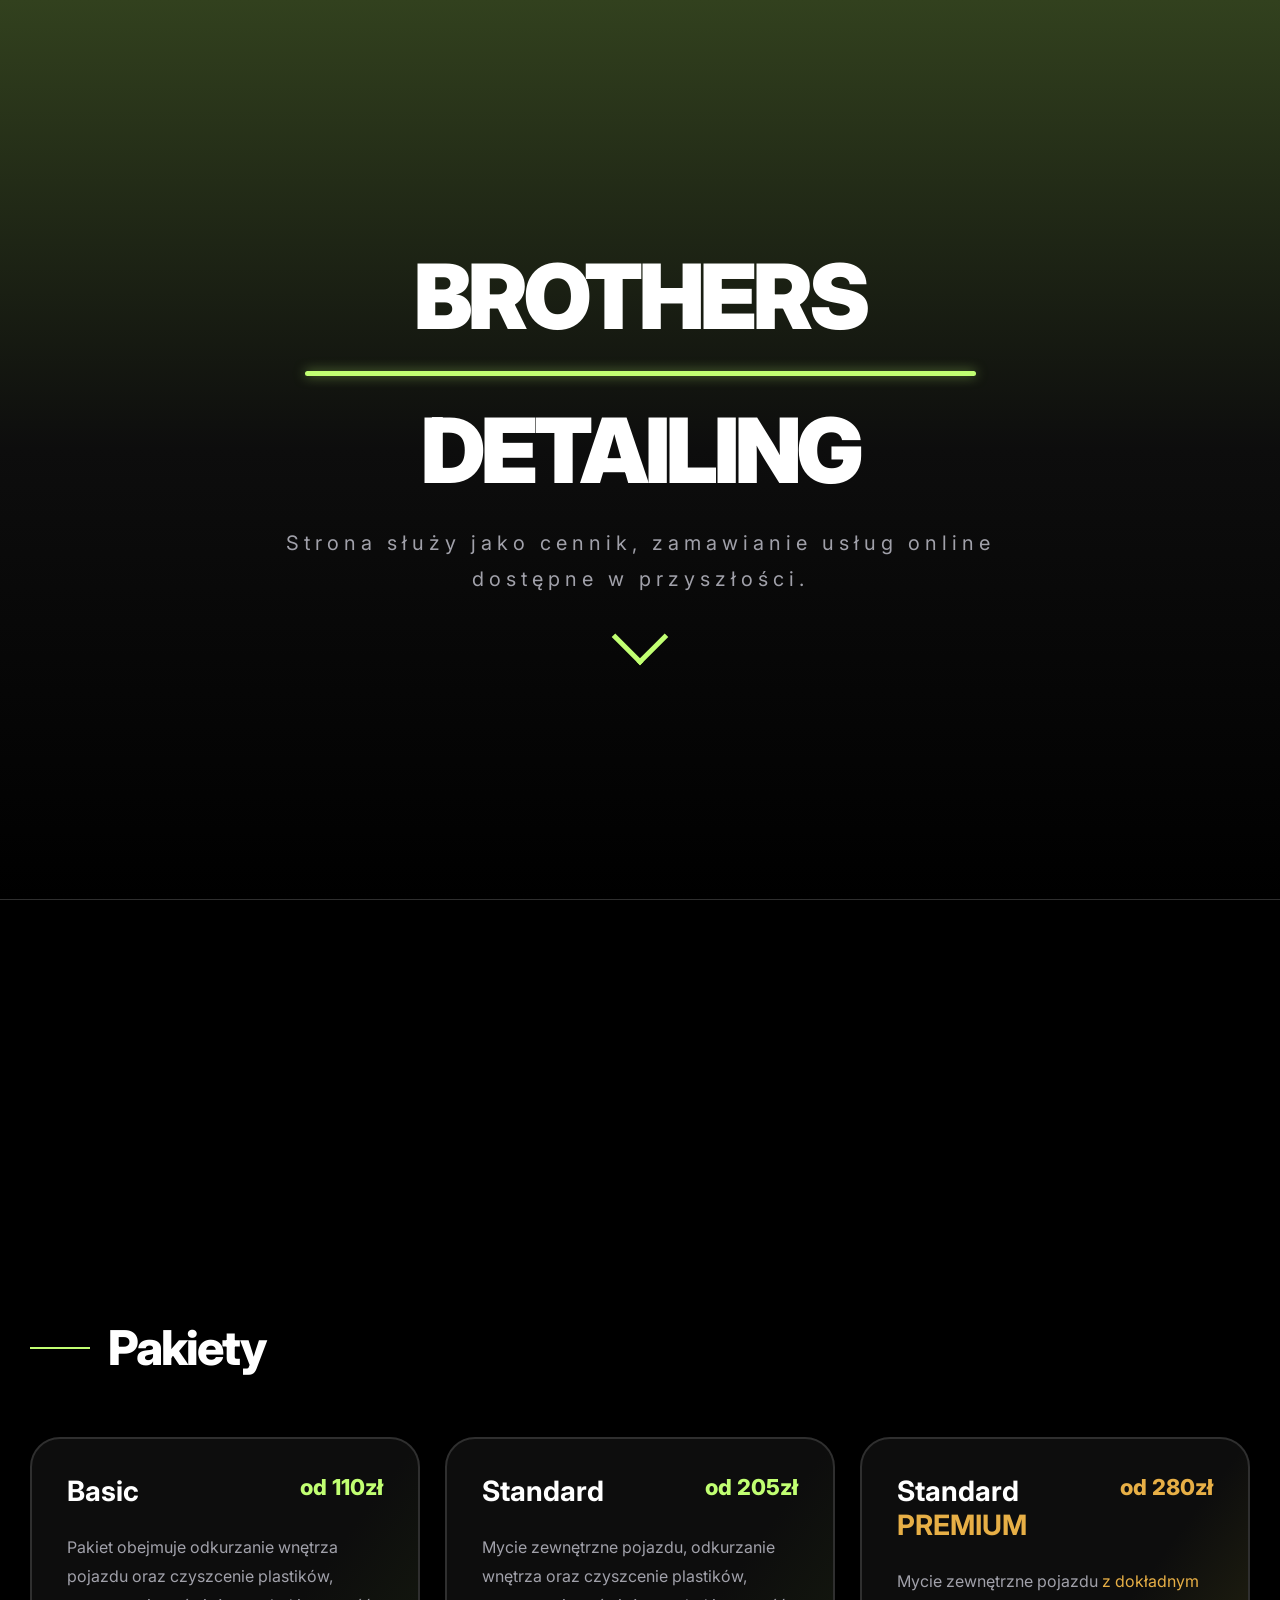
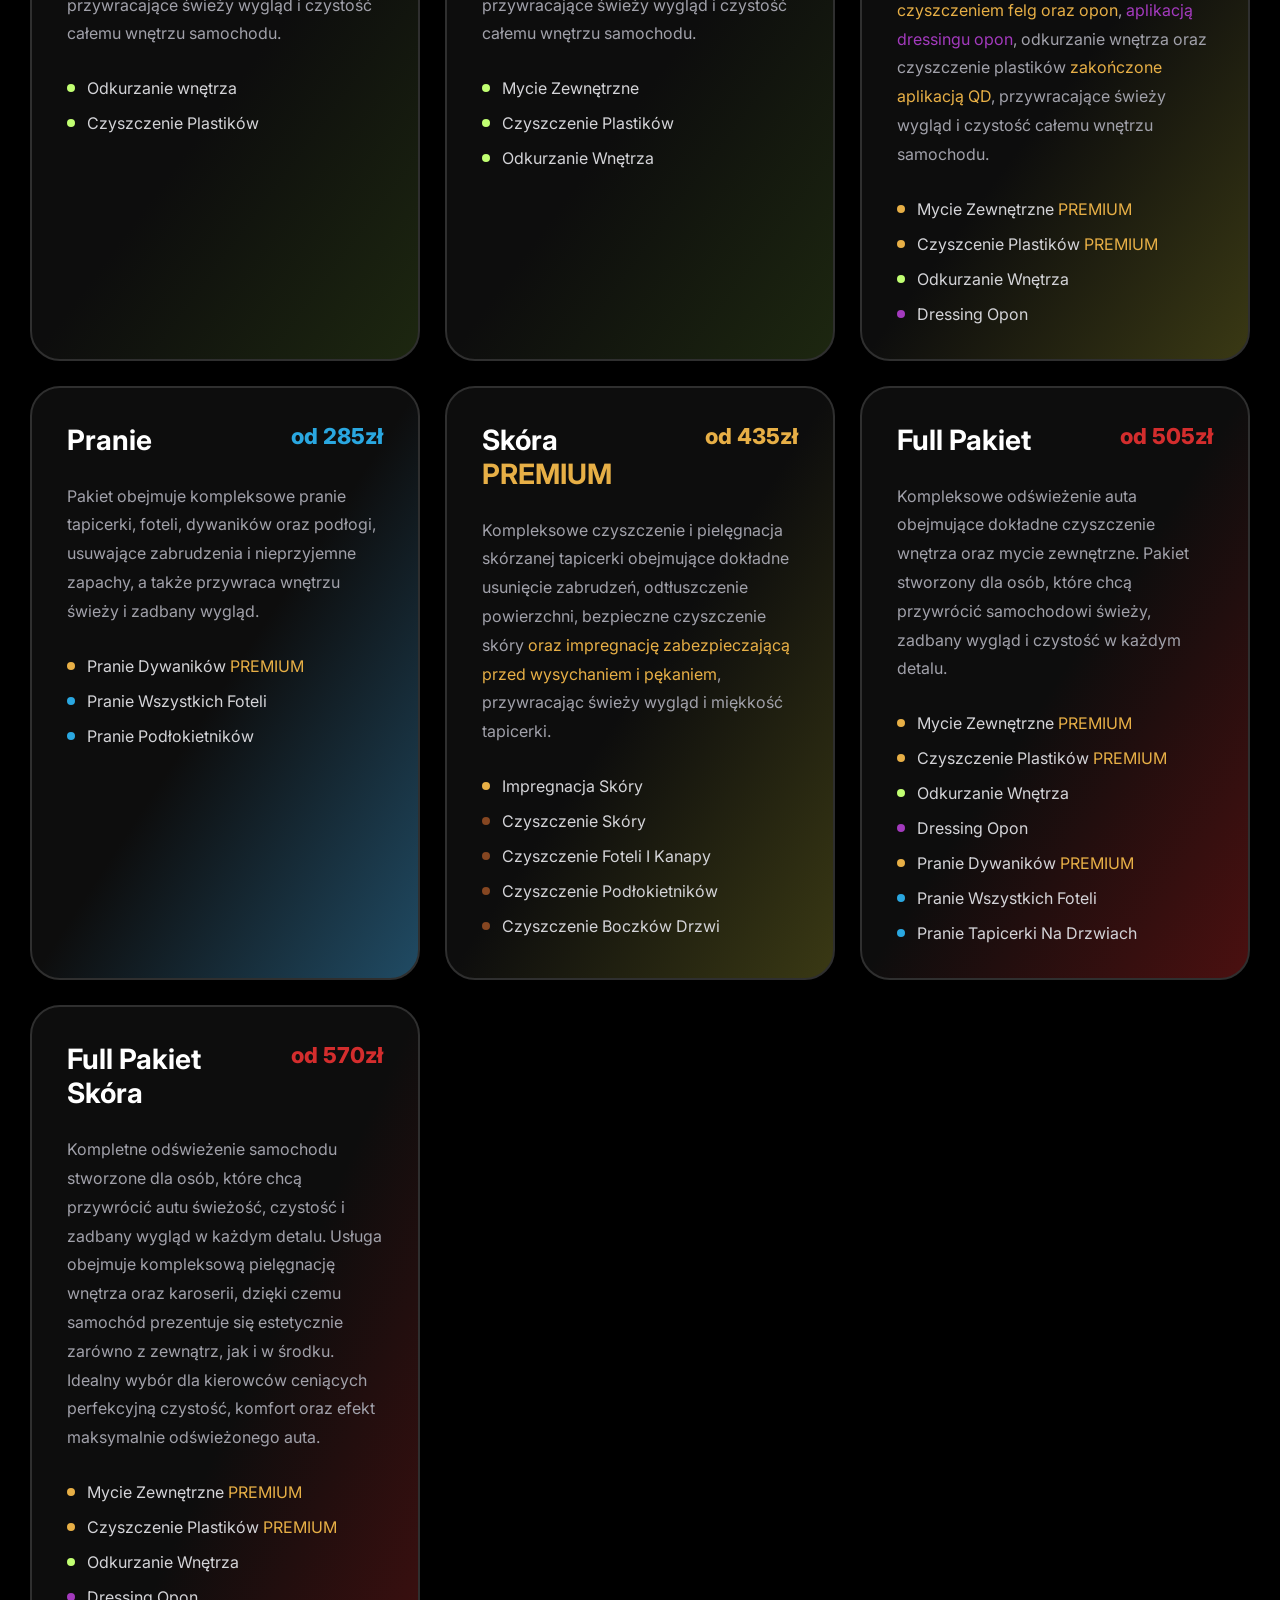
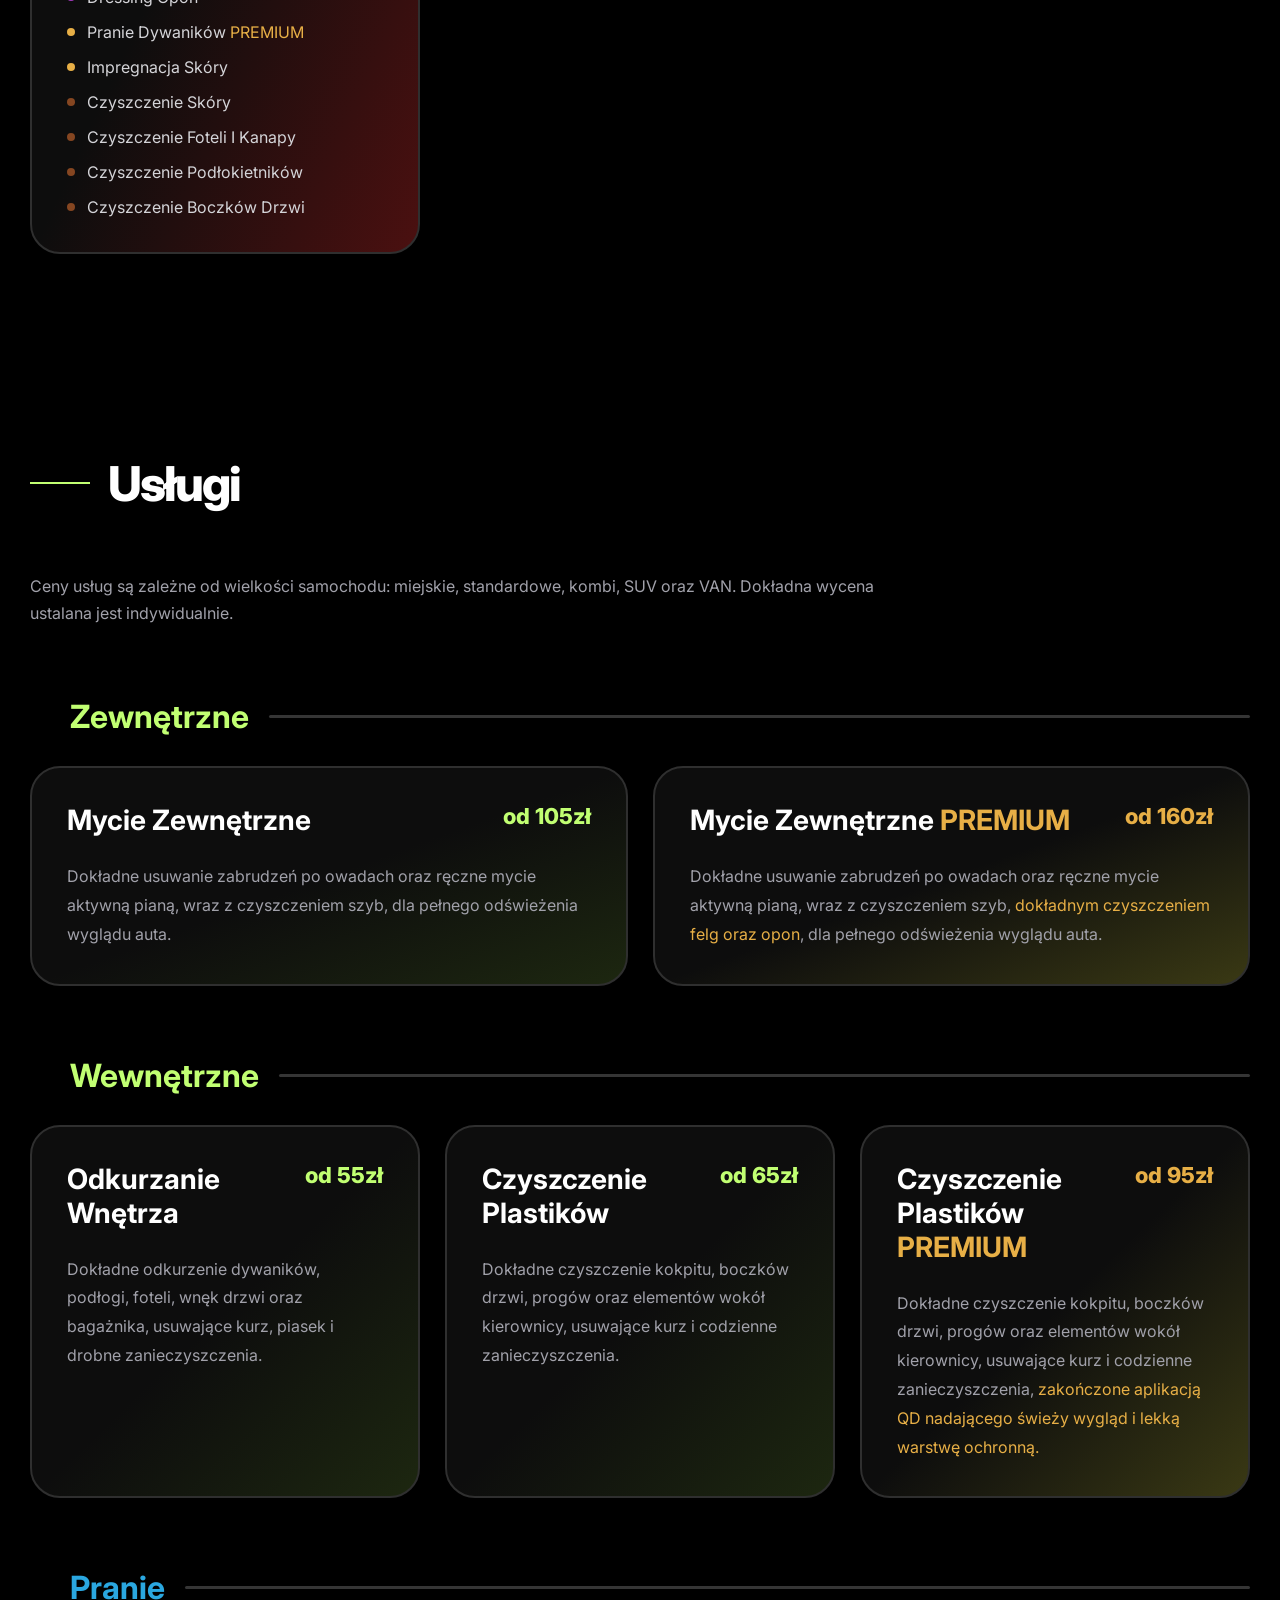
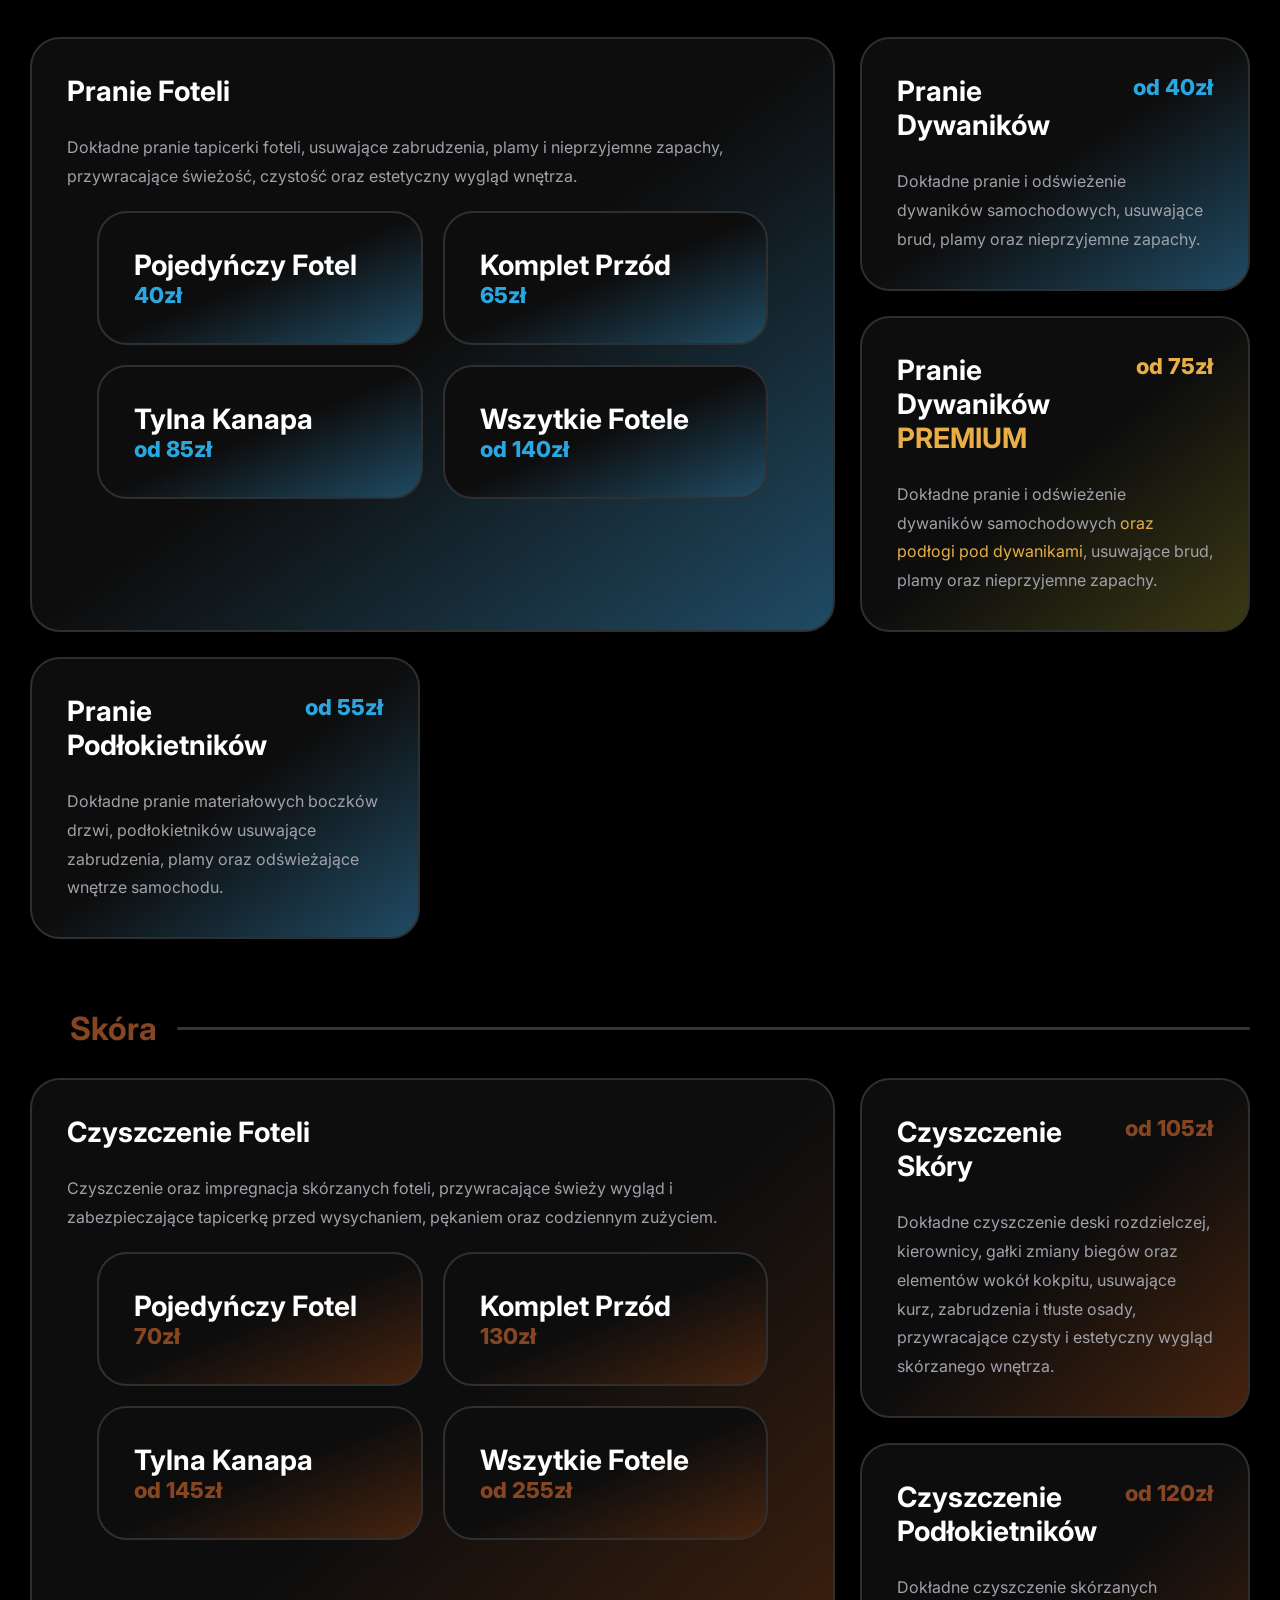
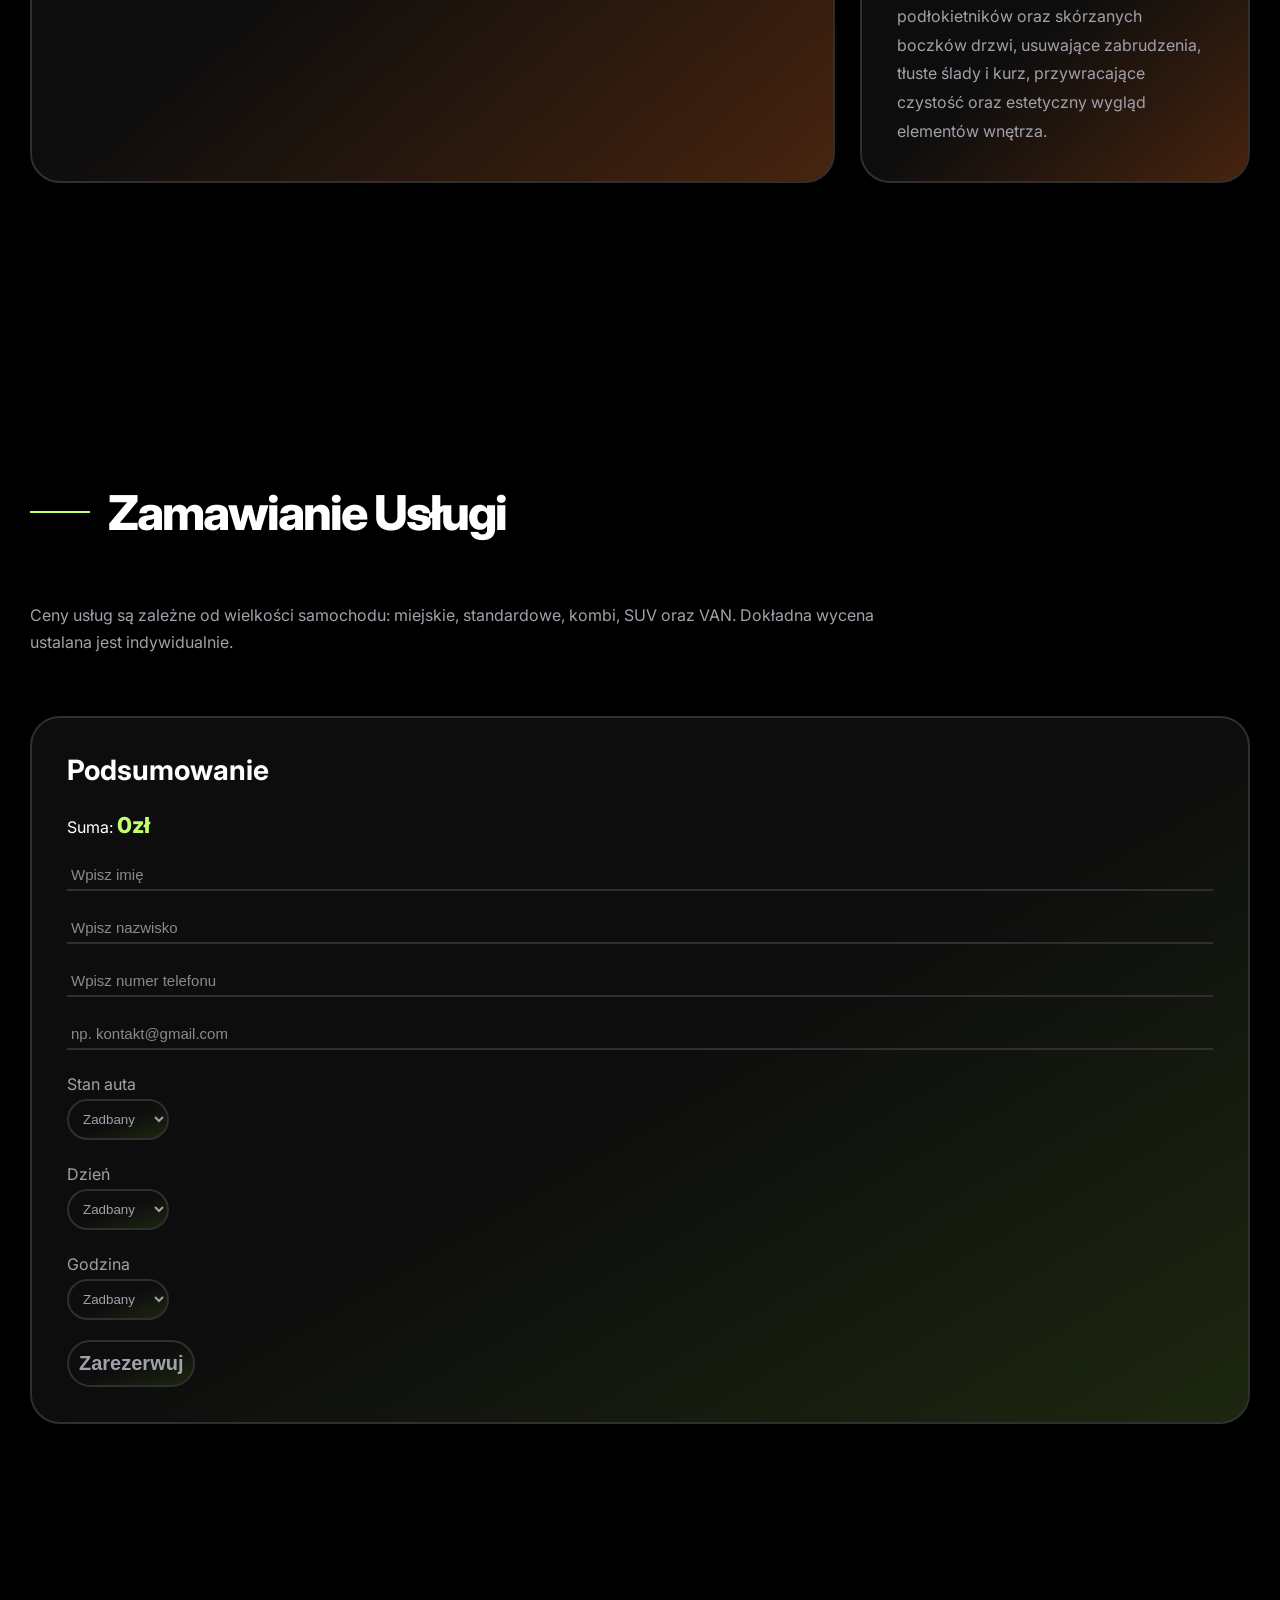
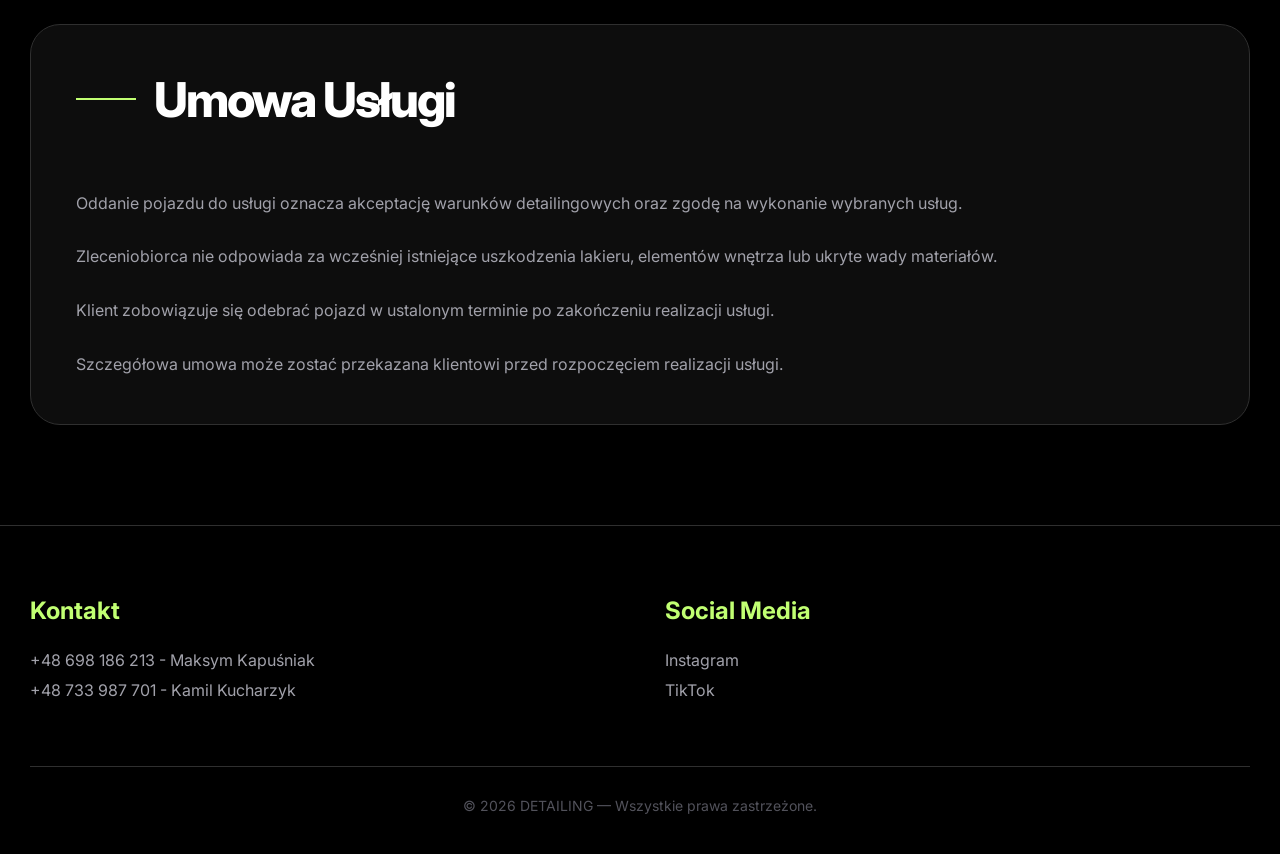
==== index.html @ b74d7ce0 "Add files via upload" ====
<!DOCTYPE html>
<html lang="pl">
<head>
  <meta charset="UTF-8" />
  <meta name="viewport" content="width=device-width, initial-scale=1.0" />

  <title>Brothers Detailing</title>

  <link rel="preconnect" href="https://fonts.googleapis.com">
  <link rel="preconnect" href="https://fonts.gstatic.com" crossorigin>
  <link href="https://fonts.googleapis.com/css2?family=Inter:wght@300;400;500;600;700;800;900&display=swap" rel="stylesheet">
  <link rel="stylesheet" href="style.css">
  <link rel="preconnect" href="https://fonts.googleapis.com">
  <link rel="preconnect" href="https://fonts.gstatic.com" crossorigin>
  <link rel="icon" type="png" href="Img/icon.png">
  
  <link href="https://fonts.googleapis.com/css2?family=Anton&display=swap" rel="stylesheet">

  
</head>

<body>

<a href="#pakiety">
<section class="hero">
  <div class="container">

    <h1>BROTHERS</h1>
    <div class="logo-line"></div>
    <h1 style="padding-top: 20px;">DETAILING</h1>
    <p>
      Strona służy jako cennik, zamawianie usług online dostępne w przyszłości.
    </p><br>
    <p class="arrow"></p><!--z dedykacją dla ulu-->
  </div>
</section>
</a>

<section>
  <div class="sidebar container" id="sidebar">
  <div class="card normal">
    <h3 class="card-top">Podsumowanie</h3>
  
    <div style="color: var(--text);" id="list"></div>
  
    <div class="total catd-top">
      Suma: <span class="price-normal"><span id="total">0</span>zł</span>
    </div><br>
    <button>Przenieś do Zamówienia</button>
    <button id="clear-cart" class="clear-btn">Wyczyść</button>
  </div>
  </div>

<section id="pakiety"><!--Pakiety-->
<div class="container">
  <div class="section-title">
    <div class="line"></div>
    <h2>Pakiety</h2>
</div>




  <div class="grid">

    <label class="card normal selectn">
    <input type="radio" name="pakiet" value="Basic" hidden data-price="110">

      <div class="card-top">
        <h3>Basic</h3>
        <div class="price-normal">od 110zł</div>
      </div>
    
      <p>
        Pakiet obejmuje odkurzanie wnętrza pojazdu oraz czyszcenie plastików, przywracające świeży wygląd
        i czystość całemu wnętrzu samochodu.
      </p>
    
      <ul class="package-list">
        <a href="#odkurzanie-wnetrza" onclick="highlightCard('odkurzanie-wnetrza')">
          <li>
            <div class="dot"></div>Odkurzanie wnętrza
          </li>
        </a>
        <a href="#czyszczenie-plastikow" onclick="highlightCard('czyszczenie-plastikow')">
          <li>
            <div class="dot"></div>Czyszczenie Plastików
          </li>
        </a>
      </ul>
    </label>

    <label class="card normal selectn">
    <input type="radio" name="pakiet" value="Standard" hidden data-price="205">
    <div class="card-top">
      <h3>Standard</h3>
      <div class="price-normal">od 205zł</div>
    </div>
  
    <p>
      Mycie zewnętrzne pojazdu, odkurzanie wnętrza oraz czyszcenie plastików, przywracające świeży wygląd
      i czystość całemu wnętrzu samochodu.
    </p>
  
    <ul class="package-list">
      <a href="#mycie-zewnetrzne" onclick="highlightCard('mycie-zewnetrzne')">
        <li>
          <div class="dot"></div>Mycie Zewnętrzne
        </li>
      </a>
      <a href="#czyszczenie-plastikow" onclick="highlightCard('czyszczenie-plastikow')">
        <li>
          <div class="dot"></div>Czyszczenie Plastików
        </li>
      </a>
      <a href="#odkurzanie-wnetrza" onclick="highlightCard('odkurzanie-wnetrza')">
        <li>
          <div class="dot"></div>Odkurzanie Wnętrza
        </li>
      </a>
    </ul>
    </label>

    <label class="card premium selectpr">
    <input type="radio" name="pakiet" value="StandardP" hidden>
      <div class="card-top">
        <h3>Standard <span class="premium-text">PREMIUM</span></h3>
        <div class="price-premium">od 280zł</div>
      </div>
    
      <p>
        Mycie zewnętrzne pojazdu <span class="premium-text">z dokładnym czyszczeniem felg oraz opon</span>, <span class="dressing-text">aplikacją dressingu opon</span>, odkurzanie wnętrza oraz czyszczenie plastików <span class="premium-text">zakończone aplikacją QD</span>, przywracające świeży wygląd i czystość
        całemu wnętrzu samochodu.

      </p>
    
      <ul class="package-list">
        <a href="#mycie-zewnetrzne-premium" onclick="highlightCard('mycie-zewnetrzne-premium')">
          <li>
            <div class="dot-premium"></div><div>Mycie Zewnętrzne <span class="premium-text">PREMIUM</span></div>
          </li>
        </a>
        <a href="#czyszczenie-plastikow-premium" onclick="highlightCard('czyszczenie-plastikow-premium')">
          <li>
            <div class="dot-premium"></div><div>Czyszcenie Plastików <span class="premium-text">PREMIUM</span></div>
          </li>
        </a>
        <a href="#odkurzanie-wnetrza" onclick="highlightCard('odkurzanie-wnetrza')">
          <li>
            <div class="dot"></div>Odkurzanie Wnętrza
          </li>
        </a>
        <a>
          <li>
            <div class="dot-dressing"></div>Dressing Opon
          </li>
        </a>
      </ul>
    </label>
  
    <label class="card pranie">
    <input type="radio" name="pakiet" value="Pranie" hidden>
      <div class="card-top">
        <h3>Pranie</h3>
        <div class="price-pranie">od 285zł</div>
      </div>
  
      <p>
        Pakiet obejmuje kompleksowe pranie tapicerki, foteli, dywaników oraz podłogi, usuwające zabrudzenia i nieprzyjemne zapachy, a także przywraca wnętrzu
        świeży i zadbany wygląd.
      </p>
  
      <ul class="package-list">
        <a href="#pranie-dywanikow-premium" onclick="highlightCard('pranie-dywanikow-premium')">
          <li>
            <div class="dot-premium"></div>
            <div>Pranie Dywaników <span class="premium-text">PREMIUM</span></div>
          </li>
        </a>
        <a href="#wszystkie-fotele" onclick="highlightCard('wszystkie-fotele')">
          <li>
            <div class="dot-pranie"></div>Pranie Wszystkich Foteli
          </li>
        </a>
        <a href="#pranie-drzwi" onclick="highlightCard('pranie-drzwi')">
          <li>
            <div class="dot-pranie"></div>Pranie Podłokietników
          </li>
        </a>
      </ul>
    </label>

    <label class="card premium">
    <input type="radio" name="pakiet" value="SkoraP" hidden>
      <div class="card-top">
        <h3>Skóra <span class="premium-text">PREMIUM</span></h3>
        <div class="price-premium">od 435zł</div>
      </div>
    
      <p>
        Kompleksowe czyszczenie i pielęgnacja skórzanej tapicerki obejmujące dokładne usunięcie zabrudzeń, odtłuszczenie
        powierzchni, bezpieczne czyszczenie skóry <span class="premium-text"> oraz impregnację zabezpieczającą przed wysychaniem i pękaniem</span>,
        przywracając
        świeży wygląd i miękkość tapicerki.
      </p>
    
      <ul class="package-list">
        </a>
          <li>
            <div class="dot-premium"></div>Impregnacja Skóry
          </li>
        </a>
        <a href="#skora" onclick="highlightCard('skora')">
          <li>
            <div class="dot-skora"></div>Czyszczenie Skóry
          </li>
        </a>
        <a href="#skora-kanapy" onclick="highlightCard('skora-kanapy')">
          <li>
            <div class="dot-skora"></div>Czyszczenie Foteli I Kanapy
          </li>
        </a>
        <a href="#czyszcenie-podlokietnikow" onclick="highlightCard('czyszcenie-podlokietnikow')">
          <li>
            <div class="dot-skora"></div>Czyszczenie Podłokietników
          </li>
        </a>
        <a href="#czyszcenie-boczkow-drzwi" onclick="highlightCard('czyszcenie-boczkow-drzwi')">
          <li>
            <div class="dot-skora"></div>Czyszczenie Boczków Drzwi
          </li>
        </a>
      </ul>
    </label>

    <label class="card full">
    <input type="radio" name="pakiet" value="FullPakiet" hidden>
      <div class="card-top">
        <h3>Full Pakiet</h3>
        <div class="price-full">od 505zł</div>
      </div>
    
      <p>
        Kompleksowe odświeżenie auta obejmujące dokładne czyszczenie wnętrza oraz mycie zewnętrzne. Pakiet stworzony dla osób, które chcą przywrócić samochodowi świeży, zadbany wygląd i czystość w każdym detalu.
      </p>
    
      <ul class="package-list">
        <a href="#mycie-zewnetrzne-premium" onclick="highlightCard('mycie-zewnetrzne-premium')">
          <li>
            <div class="dot-premium"></div>
            <div>Mycie Zewnętrzne <span class="premium-text">PREMIUM</span></div>
          </li>
        </a>
        <a href="#czyszczenie-plastikow-premium" onclick="highlightCard('czyszczenie-plastikow-premium')">
          <li>
            <div class="dot-premium"></div>
            <div>Czyszczenie Plastików <span class="premium-text">PREMIUM</span></div>
          </li>
        </a>
        <a href="#odkurzanie-wnetrza" onclick="highlightCard('odkurzanie-wnetrza')">
          <li>
            <div class="dot"></div>Odkurzanie Wnętrza
          </li>
        </a>
        <a>
          <li>
            <div class="dot-dressing"></div>Dressing Opon
          </li>
        </a>
        <a href="#pranie-dywanikow-premium" onclick="highlightCard('pranie-dywanikow-premium')">
          <li>
            <div class="dot-premium"></div>
            <div>Pranie Dywaników <span class="premium-text">PREMIUM</span></div>
          </li>
        </a>
        <a href="#wszystkie-fotele" onclick="highlightCard('wszystkie-fotele')">
          <li>
            <div class="dot-pranie"></div>Pranie Wszystkich Foteli
          </li>
        </a>
        <a href="#pranie-drzwi" onclick="highlightCard('pranie-drzwi')">
          <li>
            <div class="dot-pranie"></div>Pranie Tapicerki Na Drzwiach
          </li>
        </a>
      </ul>
    </label>

    <label class="card full">
    <input type="radio" name="pakiet" value="FullPakietSkora" hidden>
      <div class="card-top">
        <h3>Full Pakiet Skóra</h3>
        <div class="price-full">od 570zł</div>
      </div>
    
      <p>
        Kompletne odświeżenie samochodu stworzone dla osób, które chcą przywrócić autu świeżość,
        czystość i zadbany wygląd w każdym detalu. Usługa obejmuje kompleksową pielęgnację wnętrza oraz karoserii, dzięki czemu
        samochód prezentuje się estetycznie zarówno z zewnątrz, jak i w środku. Idealny wybór dla kierowców ceniących
        perfekcyjną czystość, komfort oraz efekt maksymalnie odświeżonego auta.
      </p>
    
      <ul class="package-list">
        <a href="#mycie-zewnetrzne-premium" onclick="highlightCard('mycie-zewnetrzne-premium')">
          <li>
            <div class="dot-premium"></div>
            <div>Mycie Zewnętrzne <span class="premium-text">PREMIUM</span></div>
          </li>
        </a>
        <a href="#czyszczenie-plastikow-premium" onclick="highlightCard('czyszczenie-plastikow-premium')">
          <li>
            <div class="dot-premium"></div>
            <div>Czyszczenie Plastików <span class="premium-text">PREMIUM</span></div>
          </li>
        </a>
        <a href="#odkurzanie-wnetrza" onclick="highlightCard('odkurzanie-wnetrza')">
          <li>
            <div class="dot"></div>Odkurzanie Wnętrza
          </li>
        </a>
        <a>
          <li>
            <div class="dot-dressing"></div>Dressing Opon
          </li>
        </a>
        <a href="#pranie-dywanikow-premium" onclick="highlightCard('pranie-dywanikow-premium')">
          <li>
            <div class="dot-premium"></div>
            <div>Pranie Dywaników <span class="premium-text">PREMIUM</span></div>
          </li>
        </a>
        <a>
          <li>
            <div class="dot-premium"></div>Impregnacja Skóry
          </li>
        </a>
        <a href="#skora" onclick="highlightCard('skora')">
          <li>
            <div class="dot-skora"></div>Czyszczenie Skóry
          </li>
        </a>
        <a href="#skora-kanapy" onclick="highlightCard('skora-kanapy')">
          <li>
            <div class="dot-skora"></div>Czyszczenie Foteli I Kanapy
          </li>
        </a>
        <a href="#czyszcenie-podlokietnikow" onclick="highlightCard('czyszcenie-podlokietnikow')">
          <li>
            <div class="dot-skora"></div>Czyszczenie Podłokietników
          </li>
        </a>
        <a href="#czyszcenie-boczkow-drzwi" onclick="highlightCard('czyszcenie-boczkow-drzwi')">
          <li>
            <div class="dot-skora"></div>Czyszczenie Boczków Drzwi
          </li>
        </a>
      </ul>
    </label>

  </div>
</section>

<section><!--Usługi-->
<div class="container">
  <div class="section-title">
      <div class="line"></div>
      <h2>Usługi</h2>
  </div>

  <p class="note">
      Ceny usług są zależne od wielkości samochodu: miejskie, standardowe, kombi, SUV oraz VAN. Dokładna wycena
      ustalana jest indywidualnie.
  </p>

  <div class="podpunkt">
    <h3 class="podpunkt-header">
      Zewnętrzne
    </h3>
    <div class="podpunkt-linia"></div>
  </div>

  <div class="grid">

    <label class="card normal selectn" id="mycie-zewnetrzne">
    <input type="checkbox" value="Mycie Zewnątrz" data-price="105" hidden>
      <div class="card-top">
        <h3>Mycie Zewnętrzne</h3>
        <div class="price-normal">od 105zł</div>
      </div>
      <p>
        Dokładne usuwanie zabrudzeń po owadach oraz ręczne mycie aktywną pianą,
        wraz z czyszczeniem szyb, dla pełnego odświeżenia wyglądu
        auta.
      </p>
    </label>

    <label class="card premium" id="mycie-zewnetrzne-premium">
      <div class="card-top">
        <h3>Mycie Zewnętrzne <span class="premium-text">PREMIUM</span></h3>
        <div class="price-premium">od 160zł</div>
      </div>
      <p>
        Dokładne usuwanie zabrudzeń po owadach oraz ręczne mycie aktywną pianą,
        wraz z czyszczeniem szyb,<span class="premium-text"> dokładnym czyszczeniem felg
        oraz opon</span>, dla pełnego odświeżenia
        wyglądu
        auta.
      </p>
    </label>

  </div><!--Grid-->

  <div class="podpunkt">
    <h3 class="podpunkt-header">
      Wewnętrzne
    </h3>
    <div class="podpunkt-linia"></div>
  </div>

  <div class="grid">

    <label class="card normal" id="odkurzanie-wnetrza">
      <div class="card-top">
        <h3>Odkurzanie Wnętrza</h3>
        <div class="price price-normal">od 55zł</div>
      </div>
      <p>
        Dokładne odkurzenie dywaników, podłogi, foteli, wnęk drzwi oraz bagażnika, usuwające kurz, piasek i drobne
        zanieczyszczenia.
      </p>
    </label>
    
    
    <label class="card normal" id="czyszczenie-plastikow">
      <div class="card-top">
        <h3>Czyszczenie Plastików</h3>
        <div class="price price-normal">od 65zł</div>
      </div>
      <p>
        Dokładne czyszczenie kokpitu, boczków drzwi, progów oraz elementów wokół kierownicy, usuwające kurz i codzienne
        zanieczyszczenia.
      </p>
    </label>
    
    
    <label class="card premium" id="czyszczenie-plastikow-premium">
      <div class="card-top">
        <h3>Czyszczenie Plastików <span class="premium-text">PREMIUM</span></h3>
        <div class="price-premium">od 95zł</div>
      </div>
      <p>
        Dokładne czyszczenie kokpitu, boczków drzwi, progów oraz elementów wokół kierownicy, usuwające kurz i codzienne
        zanieczyszczenia, <span class="premium-text">zakończone aplikacją QD nadającego świeży wygląd i lekką warstwę
          ochronną.</span>
      </p>
    </label>

  </div><!--Grid-->

  <div class="podpunkt">
    <h3 class="podpunkt-header-pranie">
      Pranie
    </h3>
    <div class="podpunkt-linia"></div>
  </div>

  <div class="grid">

    <div class="card pranie giga">
      <div class="card-top">
        <h3>Pranie Foteli</h3>
      </div>
      <p>
        Dokładne pranie tapicerki foteli, usuwające zabrudzenia, plamy i nieprzyjemne zapachy, przywracające świeżość,
        czystość
        oraz estetyczny wygląd wnętrza.
      </p><br>
      <div class="container">
        <div class="grid-small">
          <label class="card pranie">
            <h3>Pojedyńczy Fotel</h3>
            <div class="price-pranie">40zł</div>
          </label>
          <label class="card pranie">
            <h3>Komplet Przód</h3>
            <div class="price-pranie">65zł</div>
          </label>
          <label class="card pranie">
            <h3>Tylna Kanapa</h3>
            <div class="price-pranie">od 85zł</div>
          </label>
          <label class="card pranie" id="wszystkie-fotele">
            <h3>Wszytkie Fotele</h3>
            <div class="price-pranie">od 140zł</div>
          </label>
        </div>
      </div>
    </div>
    
    <label class="card pranie" id="pranie-dywanikow">
      <div class="card-top">
        <h3>Pranie Dywaników</h3>
        <div class="price price-pranie">od 40zł</div>
      </div>
      <p>
        Dokładne pranie i odświeżenie dywaników samochodowych, usuwające brud, plamy oraz nieprzyjemne zapachy.
      </p>
    </label>

    <label class="card premium" id="pranie-dywanikow-premium">
      <div class="card-top">
        <h3>Pranie Dywaników <span class="premium-text">PREMIUM</span></h3>
        <div class="price price-premium">od 75zł</div>
      </div>
      <p>
        Dokładne pranie i odświeżenie dywaników samochodowych <span class="premium-text">oraz podłogi pod dywanikami</span>, usuwające brud, plamy oraz nieprzyjemne zapachy.
      </p>
    </label>

    <label class="card pranie" id="pranie-drzwi">
      <div class="card-top">
        <h3>Pranie Podłokietników</h3>
        <div class="price-pranie">od 55zł</div>
      </div>
      <p>
        Dokładne pranie materiałowych boczków drzwi, podłokietników usuwające zabrudzenia, plamy oraz odświeżające wnętrze samochodu.
      </p>
    </label>


  </div><!--Grid-->

  <div class="podpunkt">
    <h3 class="podpunkt-header-skora">
      Skóra
    </h3>
    <div class="podpunkt-linia"></div>
  </div>

  <div class="grid">

    <div class="card skora giga">
      <div class="card-top">
        <h3>Czyszczenie Foteli</h3>
      </div>
      <p>
        Czyszczenie oraz impregnacja skórzanych foteli, przywracające świeży wygląd i zabezpieczające tapicerkę przed
        wysychaniem, pękaniem oraz codziennym zużyciem.
      </p><br>
      <div class="container">
        <div class="grid-small">
          <div class="card skora">
            <h3>Pojedyńczy Fotel</h3>
            <div class="price-skora">70zł</div>
          </div>
          <div class="card skora">
            <h3>Komplet Przód</h3>
            <div class="price-skora">130zł</div>
          </div>
          <div class="card skora">
            <h3>Tylna Kanapa</h3>
            <div class="price-skora">od 145zł</div>
          </div>
          <div class="card skora" id="wszystkie-fotele-skora">
            <h3>Wszytkie Fotele</h3>
            <div class="price-skora">od 255zł</div>
          </div>
        </div>
      </div>
    </div>
  
    <div class="card skora" id="skora">
      <div class="card-top">
        <h3>Czyszczenie Skóry</h3>
        <div class="price price-skora">od 105zł</div>
      </div>
      <p>
        Dokładne czyszczenie deski rozdzielczej, kierownicy, gałki zmiany biegów oraz elementów wokół kokpitu, usuwające kurz,
        zabrudzenia i tłuste osady, przywracające czysty i estetyczny wygląd skórzanego wnętrza.
      </p>
    </div>

    <div class="card skora" id="czyszcenie-spodlokietnikow">
      <div class="card-top">
        <h3>Czyszczenie Podłokietników</h3>
        <div class="price price-skora">od 120zł</div>
      </div>
      <p>
        Dokładne czyszczenie skórzanych podłokietników oraz skórzanych boczków drzwi, usuwające zabrudzenia, tłuste ślady i kurz, przywracające czystość oraz
        estetyczny wygląd elementów wnętrza.
      </p>
    </div>
 
  </div><!--Grid-->
</div>
</section>
</section>
<section><!--Zamawianie-->
  <div class="container">
    <div class="section-title">
      <div class="line"></div>
      <h2>Zamawianie Usługi</h2>
    </div>
    <p class="note">
      Ceny usług są zależne od wielkości samochodu: miejskie, standardowe, kombi, SUV oraz VAN. Dokładna wycena
      ustalana jest indywidualnie.
    </p>


  <div class="card normal">
    <div id="sidebar">
    <h3 class="card-top">Podsumowanie</h3>
  
    <div style="color: var(--text);" id="list"></div>
  
    <div class="total catd-top">
      Suma: <span class="price-normal"><span id="total">0</span>zł</span>
    </div></div><br>
    
    <form class="zamowienie">

      <div class="form-group">
        <input type="text" id="firstName" placeholder="Wpisz imię" required>
      </div>
      
      <div class="form-group">
        <input type="text" id="lastName" placeholder="Wpisz nazwisko" required>
      </div>
      
      <div class="form-group">
        <input type="tel" id="phone" placeholder="Wpisz numer telefonu" required>
      </div>
      
      <div class="form-group">
        <input type="email" id="email" name="email" placeholder="np. kontakt@gmail.com" required>
      </div>
      
      <div class="form-group">
        <label for="stan"><p>Stan auta</p>
        <select id="stan" name="stan" required>
          <option value="zadbany">Zadbany</option>
          <option value="normalny">Normalny</option>
          <option value="Brudny">Brudny</option>
        </select>
        </label>
      </div>

      <div class="form-group">
        <label for="dzien"><p>Dzień</p>
        <select id="dzien" name="dzien" required>
          <option value="zadbany">Zadbany</option>
          <option value="normalny">Normalny</option>
          <option value="Brudny">Brudny</option>
        </select>
        </label>
      </div>

      <div class="form-group">
        <label for="godzina"><p>Godzina</p>
        <select id="godzina" name="godzina" required>
          <option value="zadbany">Zadbany</option>
          <option value="normalny">Normalny</option>
          <option value="Brudny">Brudny</option>
        </select>
        </label>
      </div>

      <div><button onclick="goPay(event)"><h2>Zarezerwuj</h2></button></div>
    </form>
  </div>

</section>

<section><!--Umowa-->
    <div class="container">
      <div class="contract">

        <div class="section-title">
          <div class="line"></div>
          <h2>Umowa Usługi</h2>
        </div>

        <div class="contract-content">
          <p>
            Oddanie pojazdu do usługi oznacza akceptację warunków detailingowych oraz zgodę na wykonanie wybranych usług.
          </p>

          <p>
            Zleceniobiorca nie odpowiada za wcześniej istniejące uszkodzenia lakieru, elementów wnętrza lub ukryte wady materiałów.
          </p>

          <p>
            Klient zobowiązuje się odebrać pojazd w ustalonym terminie po zakończeniu realizacji usługi.
          </p>

          <p>
            Szczegółowa umowa może zostać przekazana klientowi przed rozpoczęciem realizacji usługi.
          </p>
        </div>

      </div>
    </div>
</section>

<footer>
    <div class="container">

      <div class="footer-grid">

        <div>
          <h3>Kontakt</h3>

          <p>+48 698 186 213 - Maksym Kapuśniak</p>
          <p>+48 733 987 701 - Kamil Kucharzyk</p>
        </div>

        <div>
          <h3>Social Media</h3>

          <a href="https://www.instagram.com/brothersdetaling/">Instagram</a><br>
          <a href="https://www.tiktok.com/@brothers_detaling_s">TikTok</a>
        </div>

      </div>

      <div class="copyright">
        © 2026 DETAILING — Wszystkie prawa zastrzeżone.
      </div>

    </div>
</footer>


<script>
  function highlightCard(id) {
    const el = document.getElementById(id);
    if (!el) return;

    // scroll do elementu
    el.scrollIntoView({ behavior: "smooth", block: "center" });

    // reset efektu
    el.classList.remove("highlight");

    // odpalenie highlight OD RAZU po kliknięciu
    setTimeout(() => {
      el.classList.add("highlight");
    }, 500);

    // usunięcie efektu
    setTimeout(() => {
      el.classList.remove("highlight");
    }, 2000);
  }

    function highlightCard(id) {
      const el = document.getElementById(id);
      if (!el) return;

      el.scrollIntoView({
        behavior: "smooth",
        block: "center"
      });

      el.classList.remove("highlight");

      setTimeout(() => {
        el.classList.add("highlight");
      }, 300);

      setTimeout(() => {
        el.classList.remove("highlight");
      }, 2000);
    }

const sidebar = document.getElementById("sidebar");
const listEls = document.querySelectorAll("#list, #list-form");
const totalEls = document.querySelectorAll("#total, #total-form");

// wszystkie inputy z ceną
const serviceInputs = document.querySelectorAll('.card input[data-price]');

// aktualizacja koszyka
function update() {
  let total = 0;
  let items = [];

  // reset zaznaczeń kart
  document.querySelectorAll(".card").forEach(card => {
    card.classList.remove("selected");
  });

  serviceInputs.forEach(input => {
    const card = input.closest(".card");
    const price = parseInt(input.dataset.price) || 0;

    if (!card) return;

    // RADIO (pakiety)
    if (input.type === "radio" && input.checked) {
      total += price;

      items.push({
        name: input.value,
        price
      });

      card.classList.add("selected");
    }

    // CHECKBOX (usługi)
    if (input.type === "checkbox" && input.checked) {
      total += price;

      items.push({
        name: input.value,
        price
      });

      card.classList.add("selected");
    }
  });

  // 🔥 aktualizacja wszystkich totali
  totalEls.forEach(el => {
    el.textContent = total;
  });

  // 🔥 aktualizacja wszystkich list
  listEls.forEach(el => {
    el.innerHTML = "";

    items.forEach(item => {
      const div = document.createElement("div");
      div.className = "item";
      div.innerHTML = `
        <span>${item.name}</span>
        <span>${item.price}zł</span>
      `;
      el.appendChild(div);
    });
  });

  // pokaz / ukryj sidebar
  if (items.length > 0) {
    sidebar.classList.add("show");
  } else {
    sidebar.classList.remove("show");
  }
}

// nasłuchiwanie zmian
serviceInputs.forEach(input => {
  input.addEventListener("change", update);
});

// przycisk -> scroll do formularza
const sidebarBtn = sidebar.querySelector("button");

sidebarBtn.addEventListener("click", () => {
  document.querySelector("form").scrollIntoView({
    behavior: "smooth"
  });
});

// czyszczenie koszyka
document.getElementById("clear-cart").addEventListener("click", () => {
  serviceInputs.forEach(input => {
    input.checked = false;
  });

  update();
});

// start
update();

function goPay(event) {
  event.preventDefault();

  const firstName = document.getElementById("firstName");
  const lastName = document.getElementById("lastName");
  const phone = document.getElementById("phone");
  const email = document.getElementById("email");

  // Czyści stare błędy
  document.querySelectorAll(".error").forEach(el => el.remove());

  let valid = true;

  function showError(input, message) {
    const error = document.createElement("div");
    error.className = "error";
    error.innerText = message;

    input.parentElement.appendChild(error);
    valid = false;
  }

  // Imię
  if (firstName.value.trim().length < 2) {
    showError(firstName, "Wpisz poprawne imię");
  }

  // Nazwisko
  if (lastName.value.trim().length < 2) {
    showError(lastName, "Wpisz poprawne nazwisko");
  }

  // Telefon
  const phoneRegex = /^[0-9]{9}$/;

  if (!phoneRegex.test(phone.value.trim())) {
    showError(phone, "Numer musi mieć 9 cyfr");
  }

  // Email
  const emailRegex = /^[^\s@]+@[^\s@]+\.[^\s@]+$/;

  if (!emailRegex.test(email.value.trim())) {
    showError(email, "Wpisz poprawny e-mail");
  }

  // Jeśli wszystko poprawne
  if (valid) {
    window.location.href = "pay.html";
  }
}


</script>

</body>
</html>
---- style.css ----
* {
    margin: 0;
    padding: 0;
    box-sizing: border-box;
}

body {
    background: #000;
    color: white;
    font-family: 'Inter', sans-serif;
    overflow-x: hidden;
}


html {
    scroll-behavior: smooth;
}

text {
    text-align: end;
}

.no-break {
    white-space: nowrap;
    word-break: keep-all;
}

:root {
    --lime: #c1ff72;
    --card: #0d0d0d;
    --border: #2f2f2f;
    --text: #a1a1aa;
    --premium: #e7af46;
    --pranie: #2aa7e0;
    --skora: #854621;
    --dressing: #a33abd;
    --full: #d32d2d ;

.container {
    width: 100%;
    max-width: 1400px;
    margin: auto;
    padding: 0 30px;
}

section {
    padding: 100px 0;
}

.hero {
    min-height: 100vh;
    display: flex;
    align-items: center;
    justify-content: center;
    text-align: center;
    letter-spacing: 5px;
    border-bottom: 1px solid var(--border);
    background-image: linear-gradient(to top,
        #000000,
        #0d0d0d,
        #32411e);
}


.hero h1 {
    font-size: 90px;
    font-weight: 900;
    letter-spacing: -4px;
    margin-bottom: 20px;
}

.hero p {
    max-width: 750px;
    margin: auto;
    color: var(--text);
    font-size: 20px;
    line-height: 1.8;
}

.kontakt {
    position: absolute;
    top: 20px;
    left: 20px;
}

.section-title {
    display: flex;
    align-items: center;
    gap: 18px;
    margin-bottom: 60px;
}

.line {
    width: 60px;
    height: 2px;
    background: var(--lime);
}
.logo-line {
    width:55%;
    height: 5px;
    background: #c1ff72;
    margin: auto;
    border-radius: 20px;
    box-shadow: 0 0 12px rgba(193, 255, 114, .5);
}

.section-title h2 {
    font-size: 48px;
    font-weight: 800;
    letter-spacing: -2px;
}

.grid {
    display: grid;
    grid-template-columns: repeat(auto-fit, minmax(320px, 1fr));
    gap: 25px;
}

.grid-small {
    display: grid;
    grid-template-columns: repeat(2, 1fr);
    gap: 20px;
}

@media (max-width: 850px) {
    .grid-small {
    grid-template-columns: repeat(1, 1fr);
    }
}

.podpunkt {
    padding-left: 40px;
    display: flex;
    align-items: center;
    gap: 20px;
    display: flex;
    margin: 70px 0 30px;
}

.podpunkt-header {
    font-size: 32px;
    color: #c1ff72;
    white-space: nowrap;
}

.podpunkt-header-pranie {
    font-size: 32px;
    color: var(--pranie);
    white-space: nowrap;
}

.podpunkt-header-skora {
    font-size: 32px;
    color: var(--skora);
    white-space: nowrap;
}

.podpunkt-linia {
    width:100%;
    height:3px;
    background:rgb(53, 53, 53);
    border-radius: 20px;
}

.card {
    border: 2px solid var(--border);
    border-radius: 30px;
    padding: 35px;
    transition: 0.3s ease;
    scroll-margin-top: 25vh;
}
.select:has(input:checked) {
  transform: scale(1.02);
}

.small {
    border: 2px solid var(--border);
    border-radius: 30px;
    padding: 30px;
    transition: 0.3s ease;
    scroll-margin-top: 25vh;
}

.big {
    column-span: 2;
}

.giga {
    grid-column: span 2;
    grid-row: span 2;
}

@media (max-width: 740px) {
    .giga {
        grid-column: span 1;
        grid-row: span 1;
    }
}

.normal {
    background-image: linear-gradient(to bottom right,
        #0d0d0d,
        #0d0d0d,
        #1d2710);
}

.normal.highlight {
    border-color: var(--lime);
    box-shadow: 0 0 50px #c1ff7259;
    transform: scale(1.1);
}

.normal:hover {
    border-color: var(--lime);
    transform: translateY(-5px);
    box-shadow: 0 0 30px rgba(193, 255, 114, 0.08);
    background-image: linear-gradient(to bottom right,
        #0d0d0d,
        #0d0d0d,
        #32411e);
}

.selectn:has(input:checked) {
    border: 2px solid var(--lime);
    box-shadow: 0 0 25px #c1ff7259;
    transform: scale(1.02);
}

.full {
    background-image: linear-gradient(to bottom right,
        #0d0d0d,
        #0d0d0d,
        #4b1010);
}

.full.highlight {
    border-color: var(--full);
    box-shadow: 0 0 50px #af1c1c;
    transform: scale(1.1);
}

.full:hover {
    border-color: var(--full);
    transform: translateY(-5px);
    box-shadow: 0 0 30px #85151514;
    background-image: linear-gradient(to bottom right,
        #0d0d0d,
        #0d0d0d,
        #641313);
}

.selectf:has(input:checked) {
    border: 2px solid var(--full);
    box-shadow: 0 0 25px #af1c1c;
    transform: scale(1.02);
}

.dressing {
    background-image: linear-gradient(to bottom right,
        #0d0d0d,
        #0d0d0d,
        #562064);
}

.dressing.highlight {
    border-color: var(--lime);
    box-shadow: 0 0 50px #562064;
    transform: scale(1.1);
}

.dressing:hover {
    border-color: var(--dressing);
    transform: translateY(-5px);
    box-shadow: 0 0 30px #562064;
    background-image: linear-gradient(to bottom right,
        #0d0d0d,
        #0d0d0d,
        #642574);
}

.pranie {
    background-image: linear-gradient(to bottom right,
        #0d0d0d,
        #0d0d0d,
        #204b64);
}

.pranie.highlight {
    border-color: var(--pranie);
    box-shadow: 0 0 50px #204b64;
    transform: scale(1.1);
}

.pranie:hover {
    border-color: var(--pranie);
    transform: translateY(-5px);
    box-shadow: 0 0 30px rgba(193, 255, 114, 0.08);
    background-image: linear-gradient(to bottom right,
        #0d0d0d,
        #0d0d0d,
        #265e7e);
}

.selectp:has(input:checked) {
    border: 2px solid var(--pranie);
    box-shadow: 0 0 25px #204b64;
    transform: scale(1.02);
}

.skora {
    background-image: linear-gradient(to bottom right,
        #0d0d0d,
        #0d0d0d,
        #47240f);
}

.skora.highlight {
    border-color: var(--skora);
    box-shadow: 0 0 50px #532b13;
    transform: scale(1.1);
}

.skora:hover {
    border-color: var(--skora);
    transform: translateY(-5px);
    box-shadow: 0 0 30px rgba(193, 255, 114, 0.08);
    background-image: linear-gradient(to bottom right,
        #0d0d0d,
        #0d0d0d,
        #532b13);
}

.premium {
    background-image: linear-gradient(to bottom right,
        #0d0d0d,
        #0d0d0d,
        #3a3914);
}

.premium.highlight {
    border-color: var(--premium);
    box-shadow: 0 0 50px #6d673059;
    transform: scale(1.1);
}

.premium:hover {
    border-color: var(--premium);
    transform: translateY(-5px);
    box-shadow: 0 0 30px #6d673059;
    background-image: linear-gradient(to bottom right,
        #0d0d0d,
        #0d0d0d,
        #4e4d1d);
}

.selectpr:has(input:checked) {
  border: 2px solid var(--premium);
  box-shadow: 0 0 25px #c1ff7259;
  transform: scale(1.02);
}

.card-top {
    display: flex;
    justify-content: space-between;
    align-items: flex-start;
    gap: 20px;
    margin-bottom: 25px;
}

.card h3 {
    font-size: 28px;
    font-weight: 700;
}

.price-normal {
    color: var(--lime);
    font-size: 22px;
    font-weight: 800;
    white-space: nowrap;
}

.price-dressing {
    color: var(--dressing);
    font-size: 22px;
    font-weight: 800;
    white-space: nowrap;
}

.price-full {
    color: var(--full);
    font-size: 22px;
    font-weight: 800;
    white-space: nowrap;
}

.price-skora {
    color: var(--skora);
    font-size: 22px;
    font-weight: 800;
    white-space: nowrap;
}

.price-pranie {
    color: var(--pranie);
    font-size: 22px;
    font-weight: 800;
    white-space: nowrap;
}

.price-premium {
    color: var(--premium);
    font-size: 22px;
    font-weight: 800;
    white-space: nowrap;
}

.premium-text {
    color: var(--premium)
}

.dressing-text {
    color: var(--dressing)
}

.card p {
    color: var(--text);
    line-height: 1.8;
    font-size: 16px;
}

.package-list {
    margin-top: 30px;
    list-style: none;
    display: flex;
    flex-direction: column;
    gap: 15px;
}

.package-list li {
    display: flex;
    align-items: center;
    gap: 12px;
    color: #d4d4d8;
    transition: 0.3s ease;
}

.package-list li:hover {
    transform:translatex(10px);
}

.dot {
    width: 8px;
    height: 8px;
    background: var(--lime);
    border-radius: 50%;
    flex-shrink: 0;
}

.dot-dressing {
    width: 8px;
    height: 8px;
    background: var(--dressing);
    border-radius: 50%;
    flex-shrink: 0;
}

.dot-full {
    width: 8px;
    height: 8px;
    background: var(--full);
    border-radius: 50%;
    flex-shrink: 0;
}

.dot-pranie {
    width: 8px;
    height: 8px;
    background: var(--pranie);
    border-radius: 50%;
    flex-shrink: 0;
}

.dot-skora {
    width: 8px;
    height: 8px;
    background: var(--skora);
    border-radius: 50%;
    flex-shrink: 0;
}

.dot-premium {
    width: 8px;
    height: 8px;
    background: var(--premium);
    border-radius: 50%;
    flex-shrink: 0;
}

.contract {
    background: var(--card);
    border: 1px solid var(--border);
    border-radius: 30px;
    padding: 45px;
}

.contract-content {
    display: flex;
    flex-direction: column;
    gap: 25px;
    color: var(--text);
    line-height: 1.8;
}

footer {
    border-top: 1px solid var(--border);
    padding: 70px 0 40px;
    margin-top: auto;
}

.footer-grid {
    display: grid;
    grid-template-columns: repeat(auto-fit, minmax(250px, 1fr));
    gap: 50px;
}

footer h3 {
    color: var(--lime);
    margin-bottom: 20px;
    font-size: 24px;
}

footer p,
footer a {
    color: var(--text);
    text-decoration: none;
    line-height: 1.9;
    transition: 0.3s ease;
}

footer a:hover {
    color: var(--lime);
}

.copyright {
    margin-top: 60px;
    padding-top: 30px;
    border-top: 1px solid var(--border);
    text-align: center;
    color: #52525b;
    font-size: 14px;
}

@media (max-width: 768px) {
    .hero h1 {
        font-size: 58px;
    }

    .hero p {
        font-size: 18px;
    }

    .section-title h2 {
        font-size: 38px;
    }

    .card-top {
        flex-direction: column;
    }

    .price {
        font-size: 20px;
    }
}

.note {
    color: var(--text);
    margin-bottom: 60px;
    max-width: 900px;
    line-height: 1.7;
}

a {
    text-decoration: none;
    color: inherit;
}
}

.sidebar {
    padding: 20px;
    border-radius: 12px;
    opacity: 0;
    transform: translateY(-30px);
    transition: 0.3s;
    height: fit-content;
    position: sticky;
    top: 40px;
    z-index: 999;
}

.sidebar.show {
    opacity: 1;
    transform: translateY(0);
    pointer-events: auto;
}

.total {
    margin-top: 10px;
}

.item {
    display: flex;
    justify-content: space-between;
    align-items: center;

    padding: 10px 0;
    border-bottom: 2px solid rgba(255, 255, 255, 0.08);

    color: var(--text);
}

.arrow {
    width: 40px;
    height: 40px;

    border-right: 5px solid var(--lime);
    border-bottom: 5px solid var(--lime);
    
    transform: rotate(45deg);

    animation: bounce 1.5s infinite;
}

@keyframes bounce {

    0%,
    100% {
        transform: rotate(45deg) translate(0, 0);
    }

    50% {
        transform: rotate(45deg) translate(10px, 10px);
    }
}

.zamowienie {
    display: flex;
    flex-direction: column;
    gap: 20px;
}

.form-group {
    display: flex;
    flex-direction: column;
    gap: 2px;
}

input {
    border: none;
    border-bottom: 2px solid var(--border);
    padding: 8px 4px 6px;
    font-size: 15px;
    color: var(--lime);
    background: transparent;
    outline: none;
    transition: 0.5s;
}

input::placeholder {
    color: #8a8a8a;
}

input:focus {
    border-bottom-color: var(--lime);
}
button, select {
    padding: 10px;
    color: var(--text);
    background-image: linear-gradient(to bottom right,
        #0d0d0d,
        #0d0d0d,
        #1d2710);
    background-color: var(--card);
    border: 2px solid var(--border);
    border-radius: 30px;
    transition: 0.3s ease;
    scroll-margin-top: 25vh;
}
button:hover, select:hover {
    scale: 1.02;
    color: var(--lime);
    border-color: var(--lime);
}

form {
    scroll-margin-top: 50vh;
}
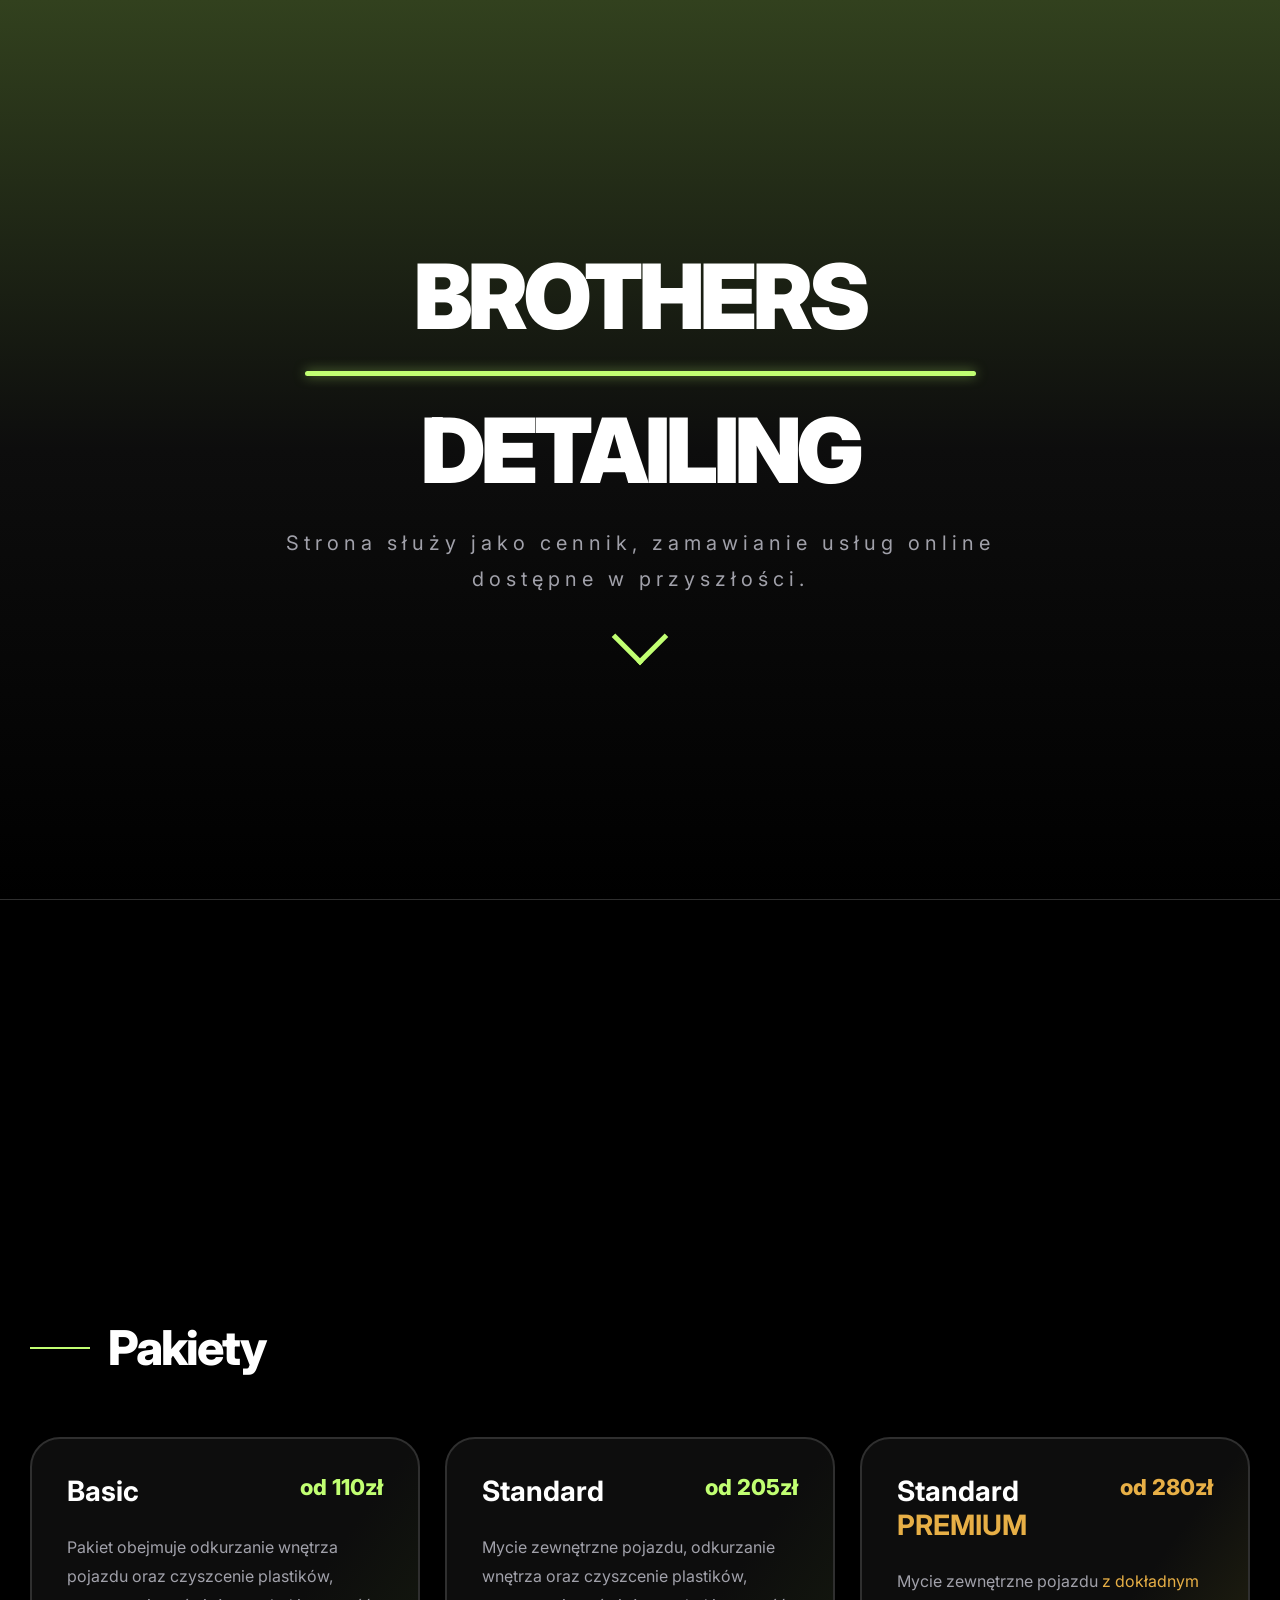
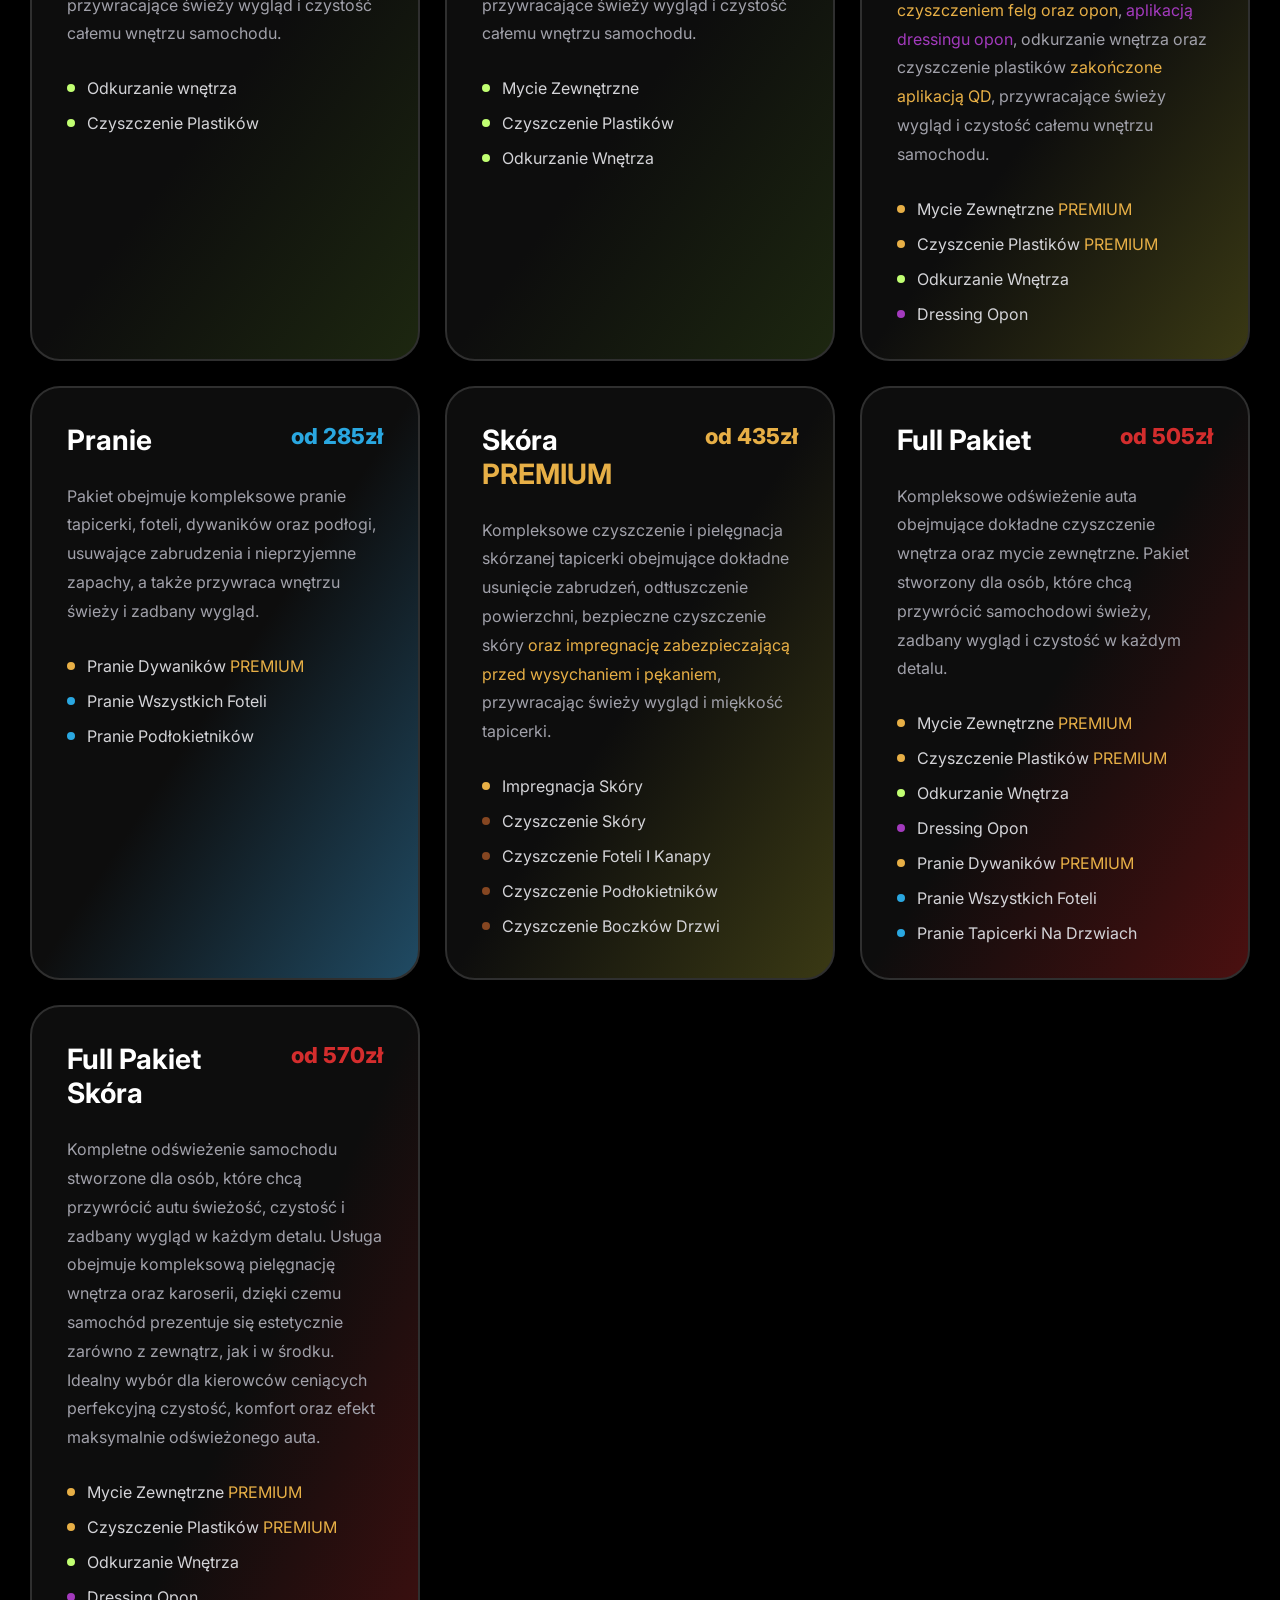
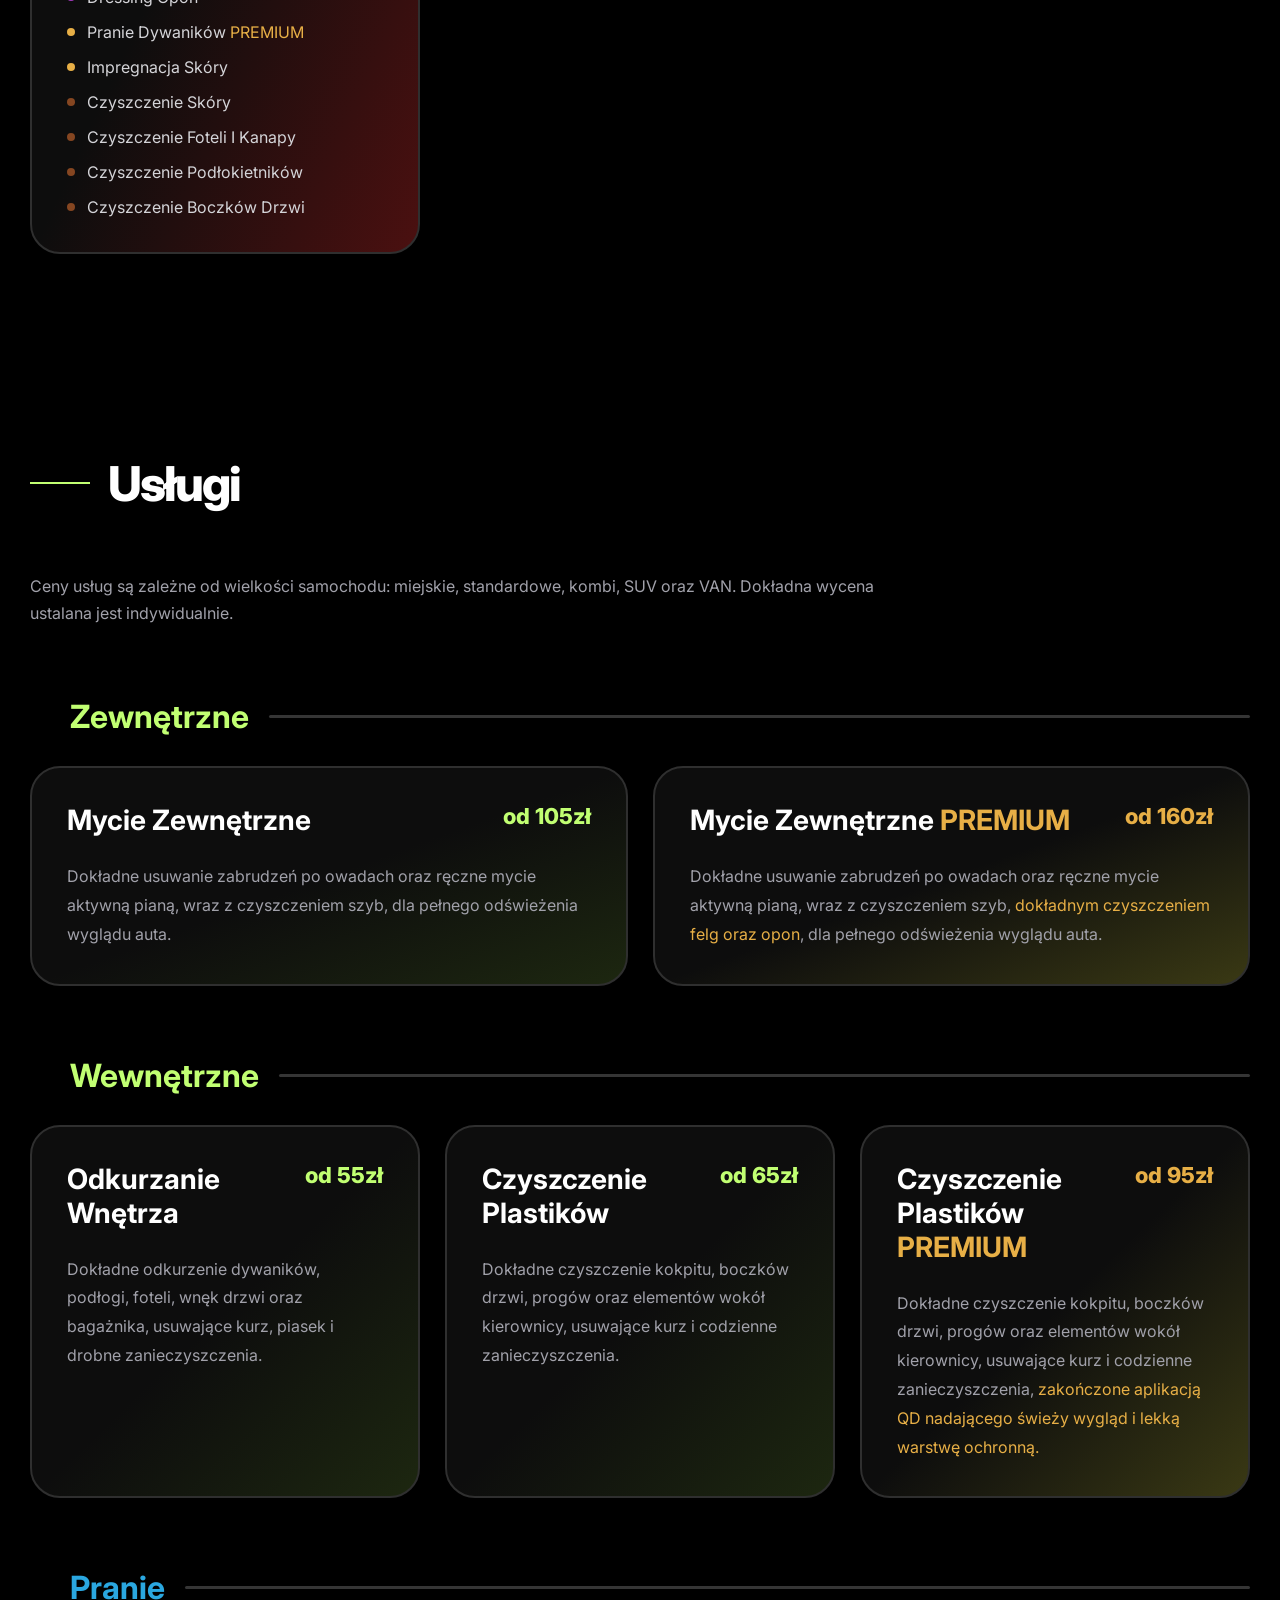
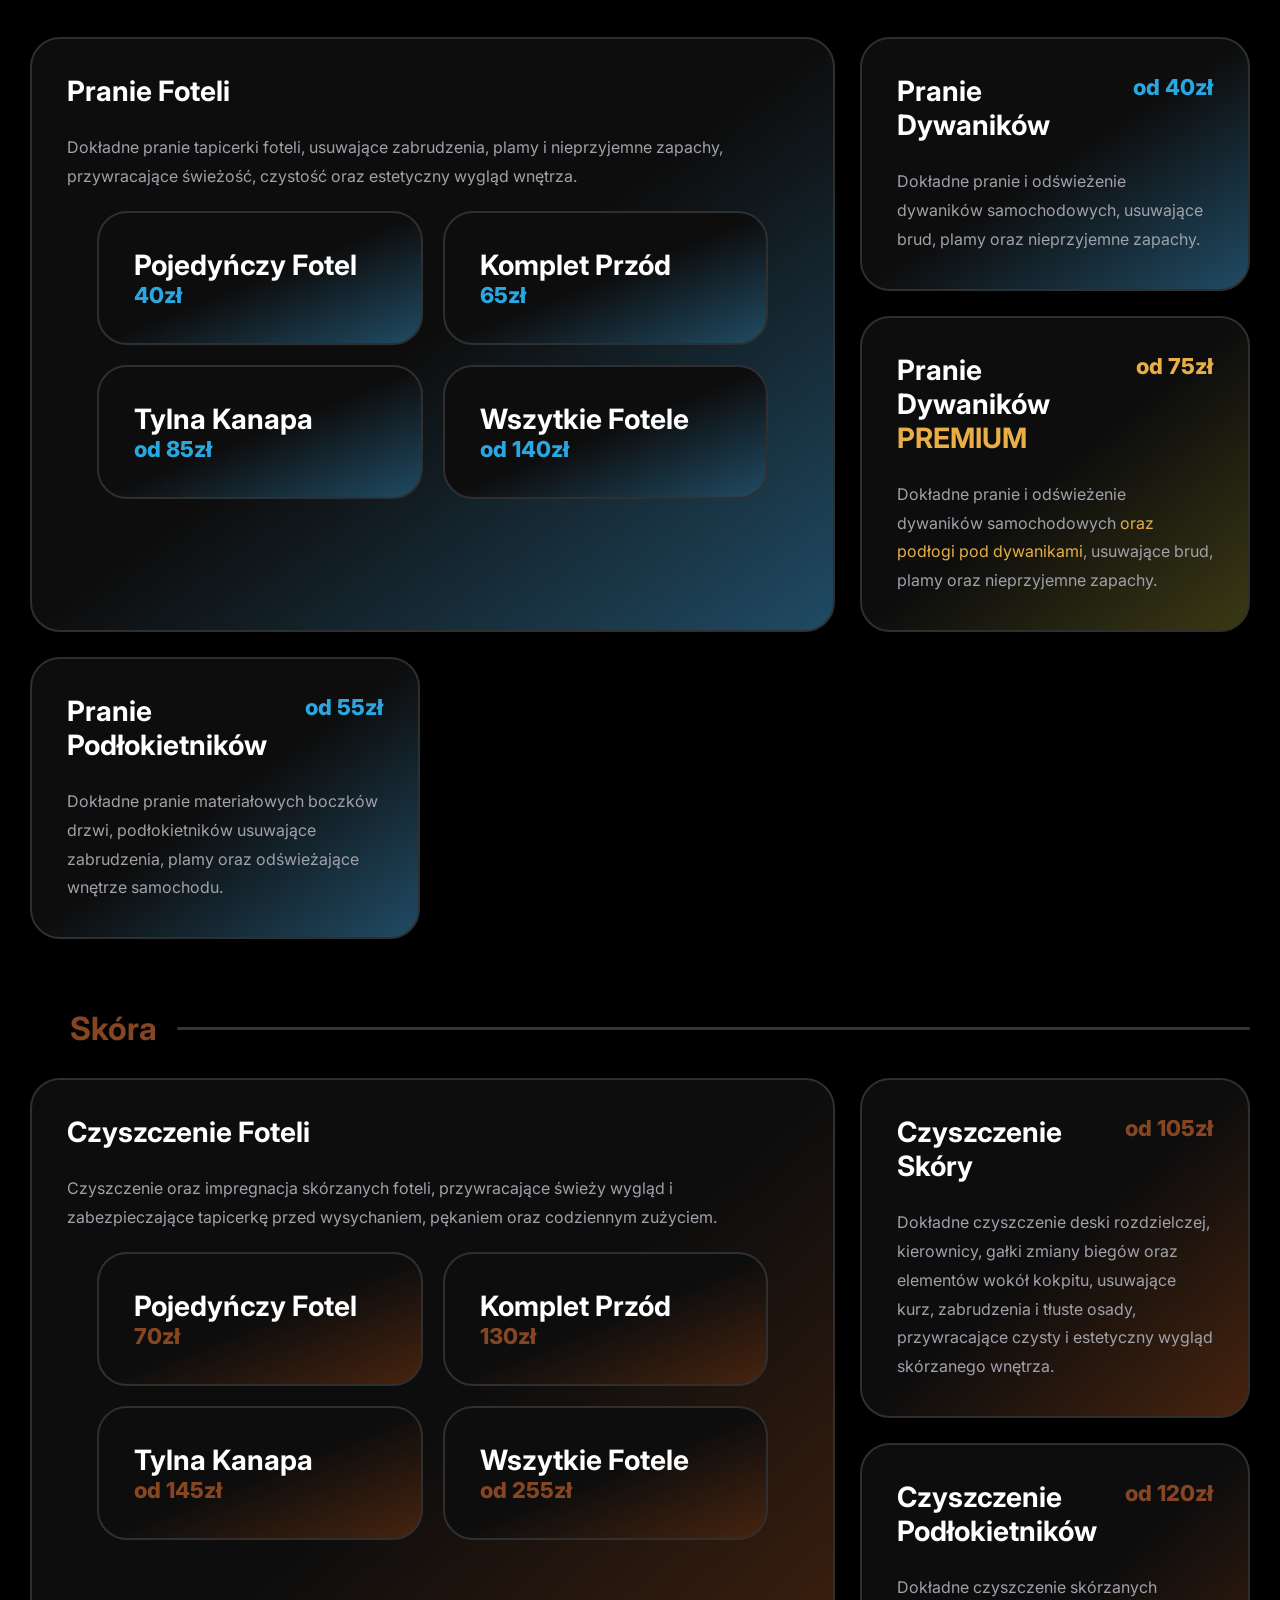
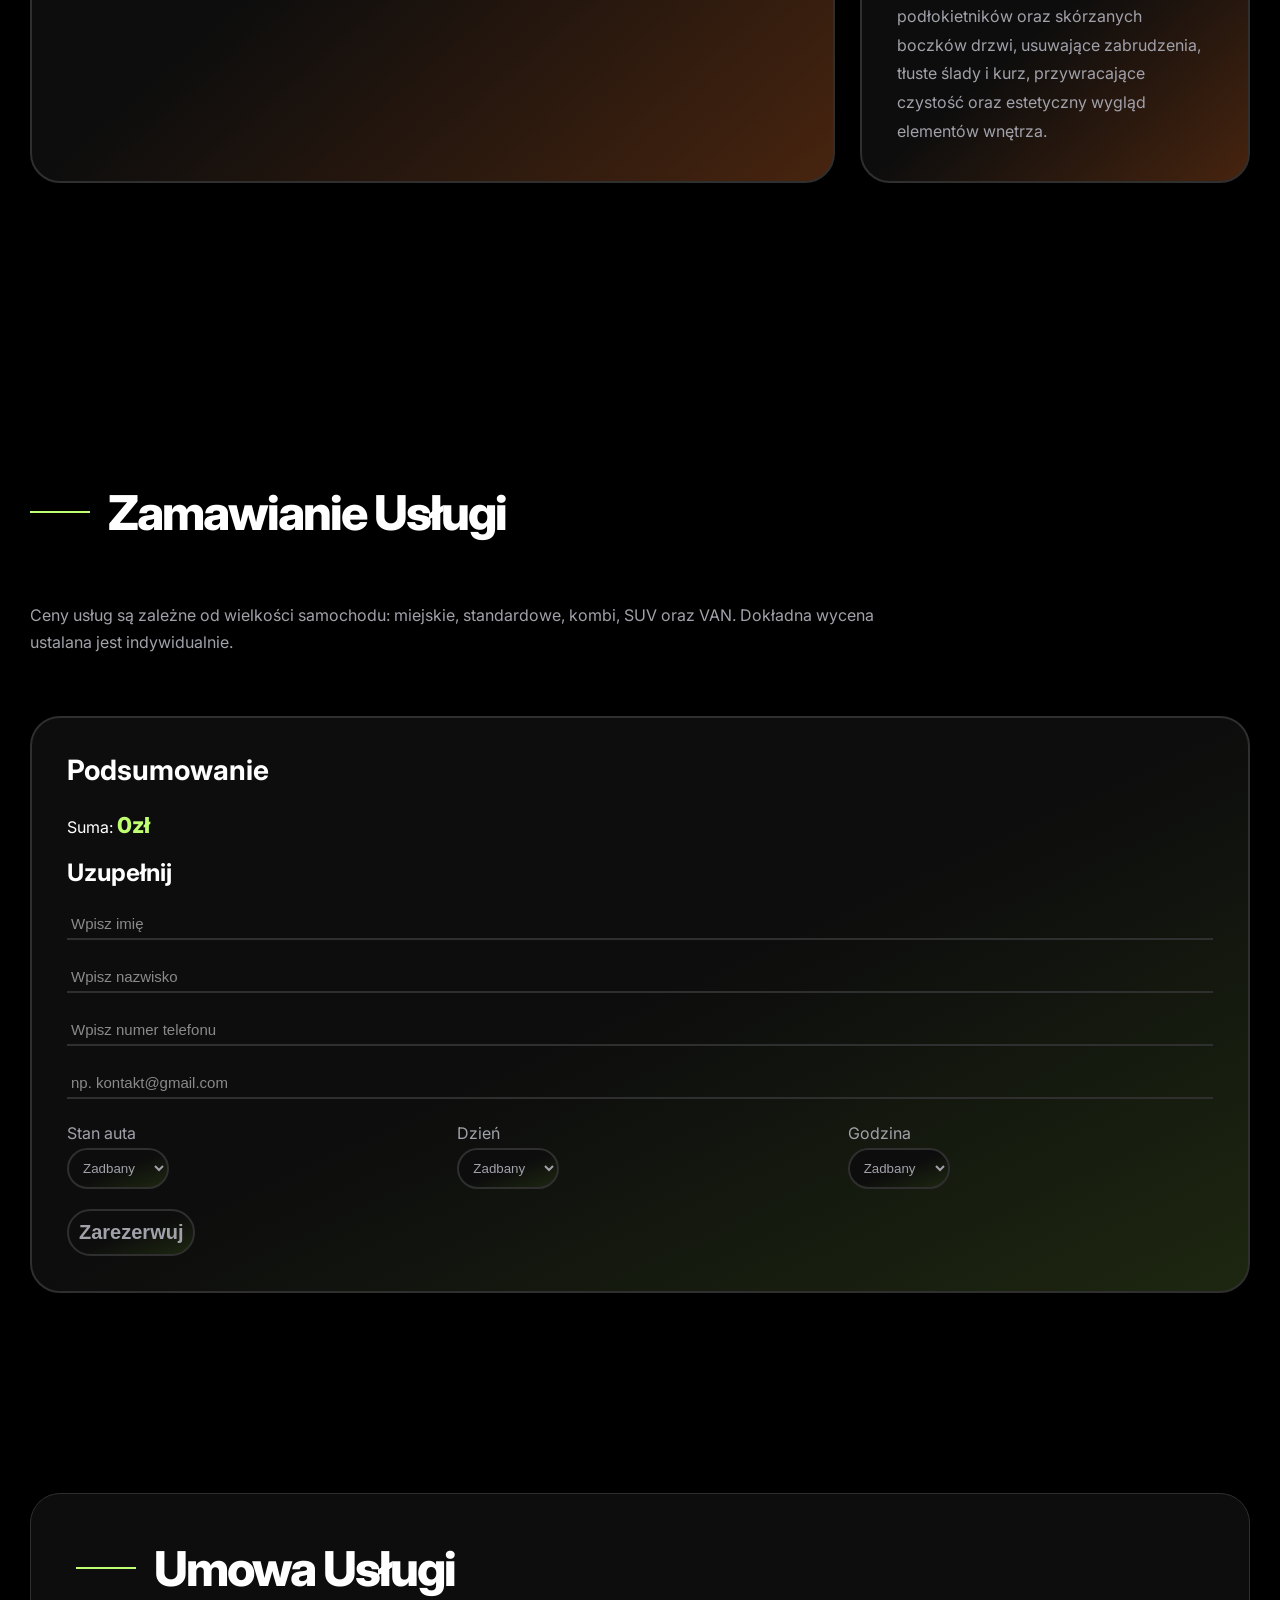
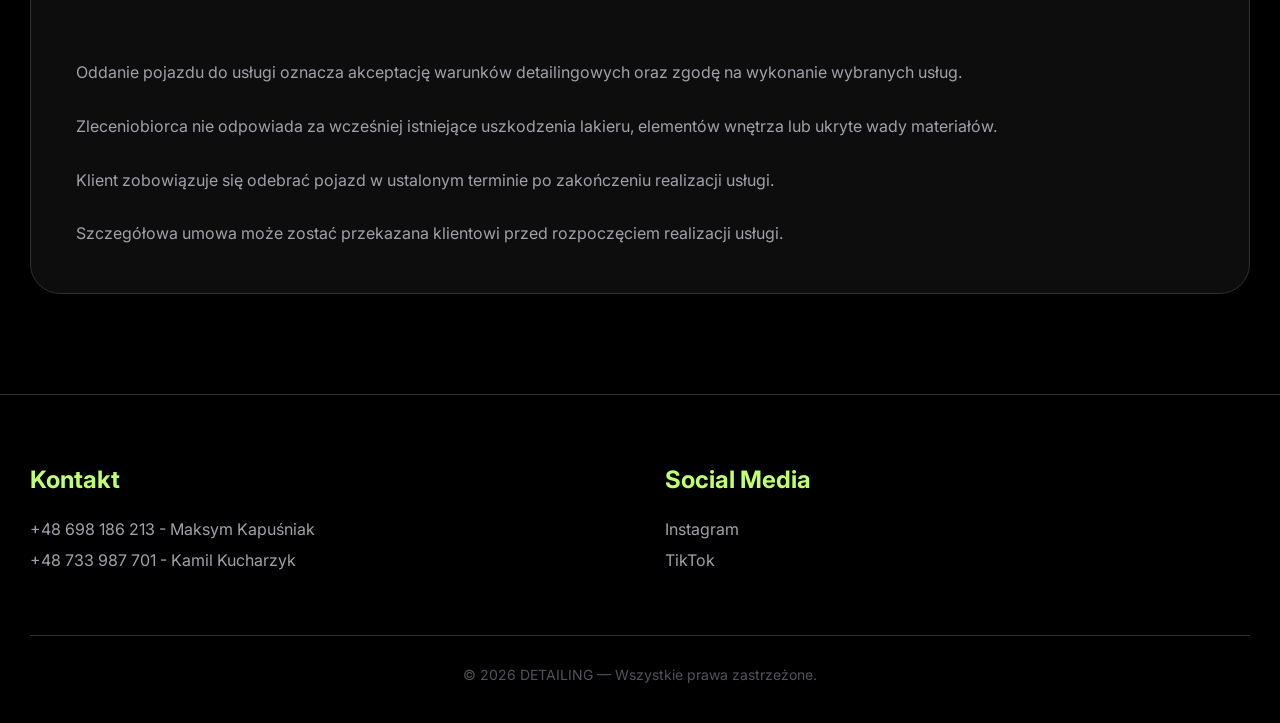
==== commit a02d6552: "Add files via upload" ====
--- a/index.html
+++ b/index.html
@@ -618,7 +618,7 @@
     </div></div><br>
     
     <form class="zamowienie">
-
+      <h2>Uzupełnij</h2>
       <div class="form-group">
         <input type="text" id="firstName" placeholder="Wpisz imię" required>
       </div>
@@ -634,7 +634,7 @@
       <div class="form-group">
         <input type="email" id="email" name="email" placeholder="np. kontakt@gmail.com" required>
       </div>
-      
+      <div class="grid-form">
       <div class="form-group">
         <label for="stan"><p>Stan auta</p>
         <select id="stan" name="stan" required>
@@ -664,7 +664,7 @@
         </select>
         </label>
       </div>
-
+</div>
       <div><button onclick="goPay(event)"><h2>Zarezerwuj</h2></button></div>
     </form>
   </div>
--- a/style.css
+++ b/style.css
@@ -116,6 +116,12 @@
     gap: 25px;
 }
 
+.grid-form {
+    display: grid;
+    grid-template-columns: repeat(auto-fit, minmax(150px, 1fr));
+    gap: 25px;
+}
+
 .grid-small {
     display: grid;
     grid-template-columns: repeat(2, 1fr);
@@ -694,3 +700,7 @@
 form {
     scroll-margin-top: 50vh;
 }
+
+.error {
+    color: #ff3b3b;
+}
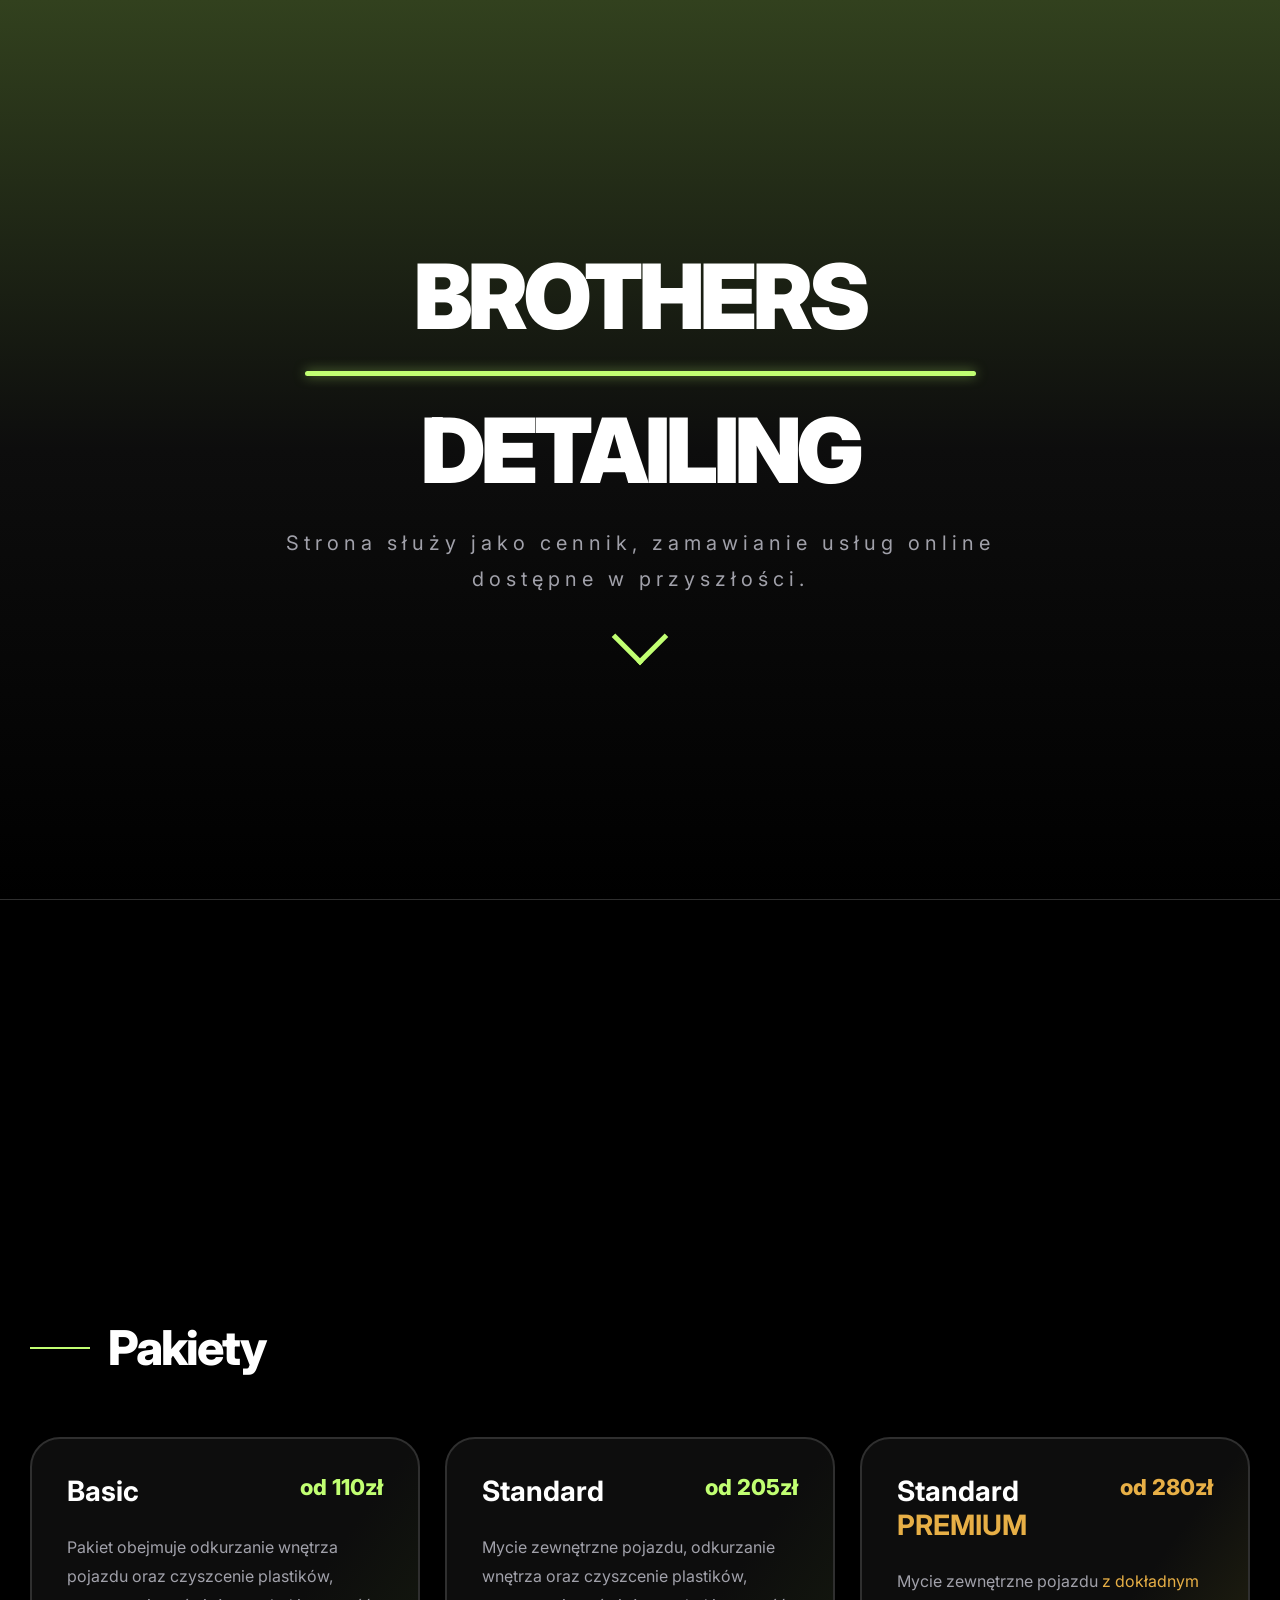
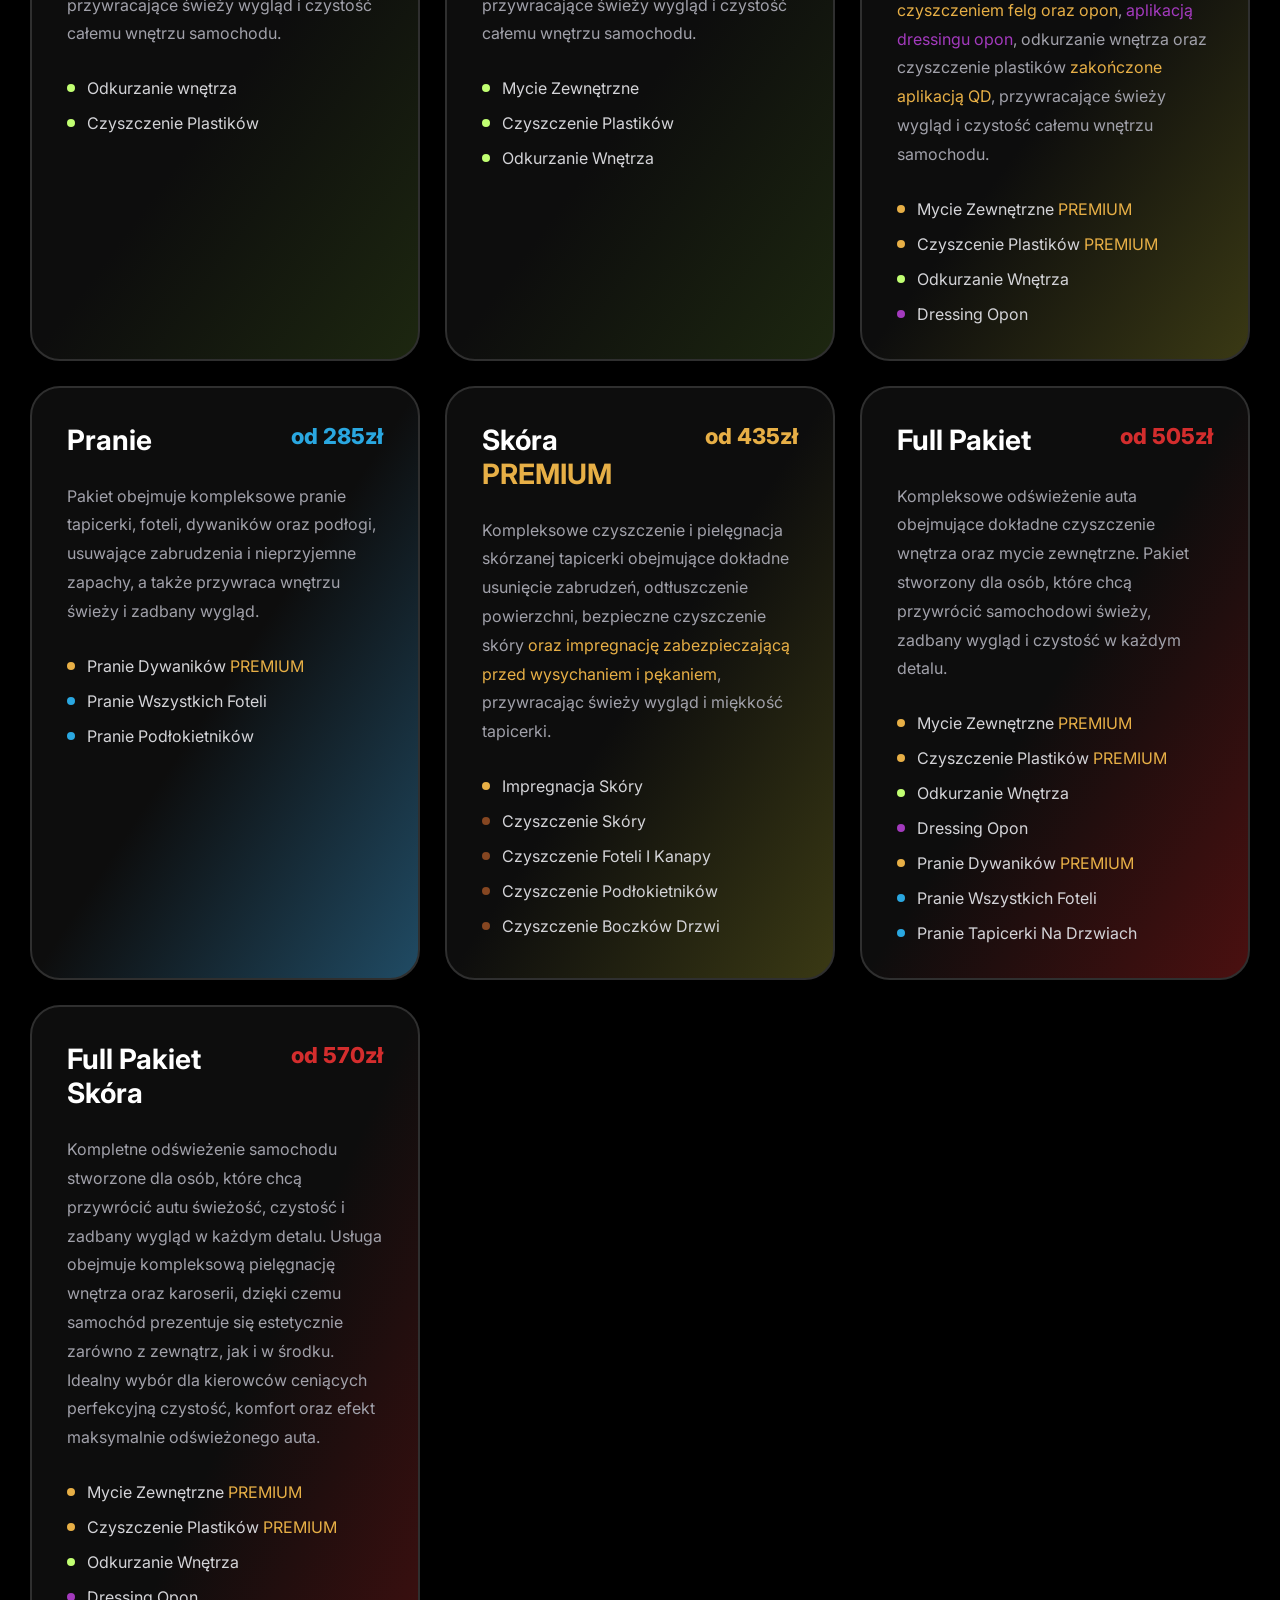
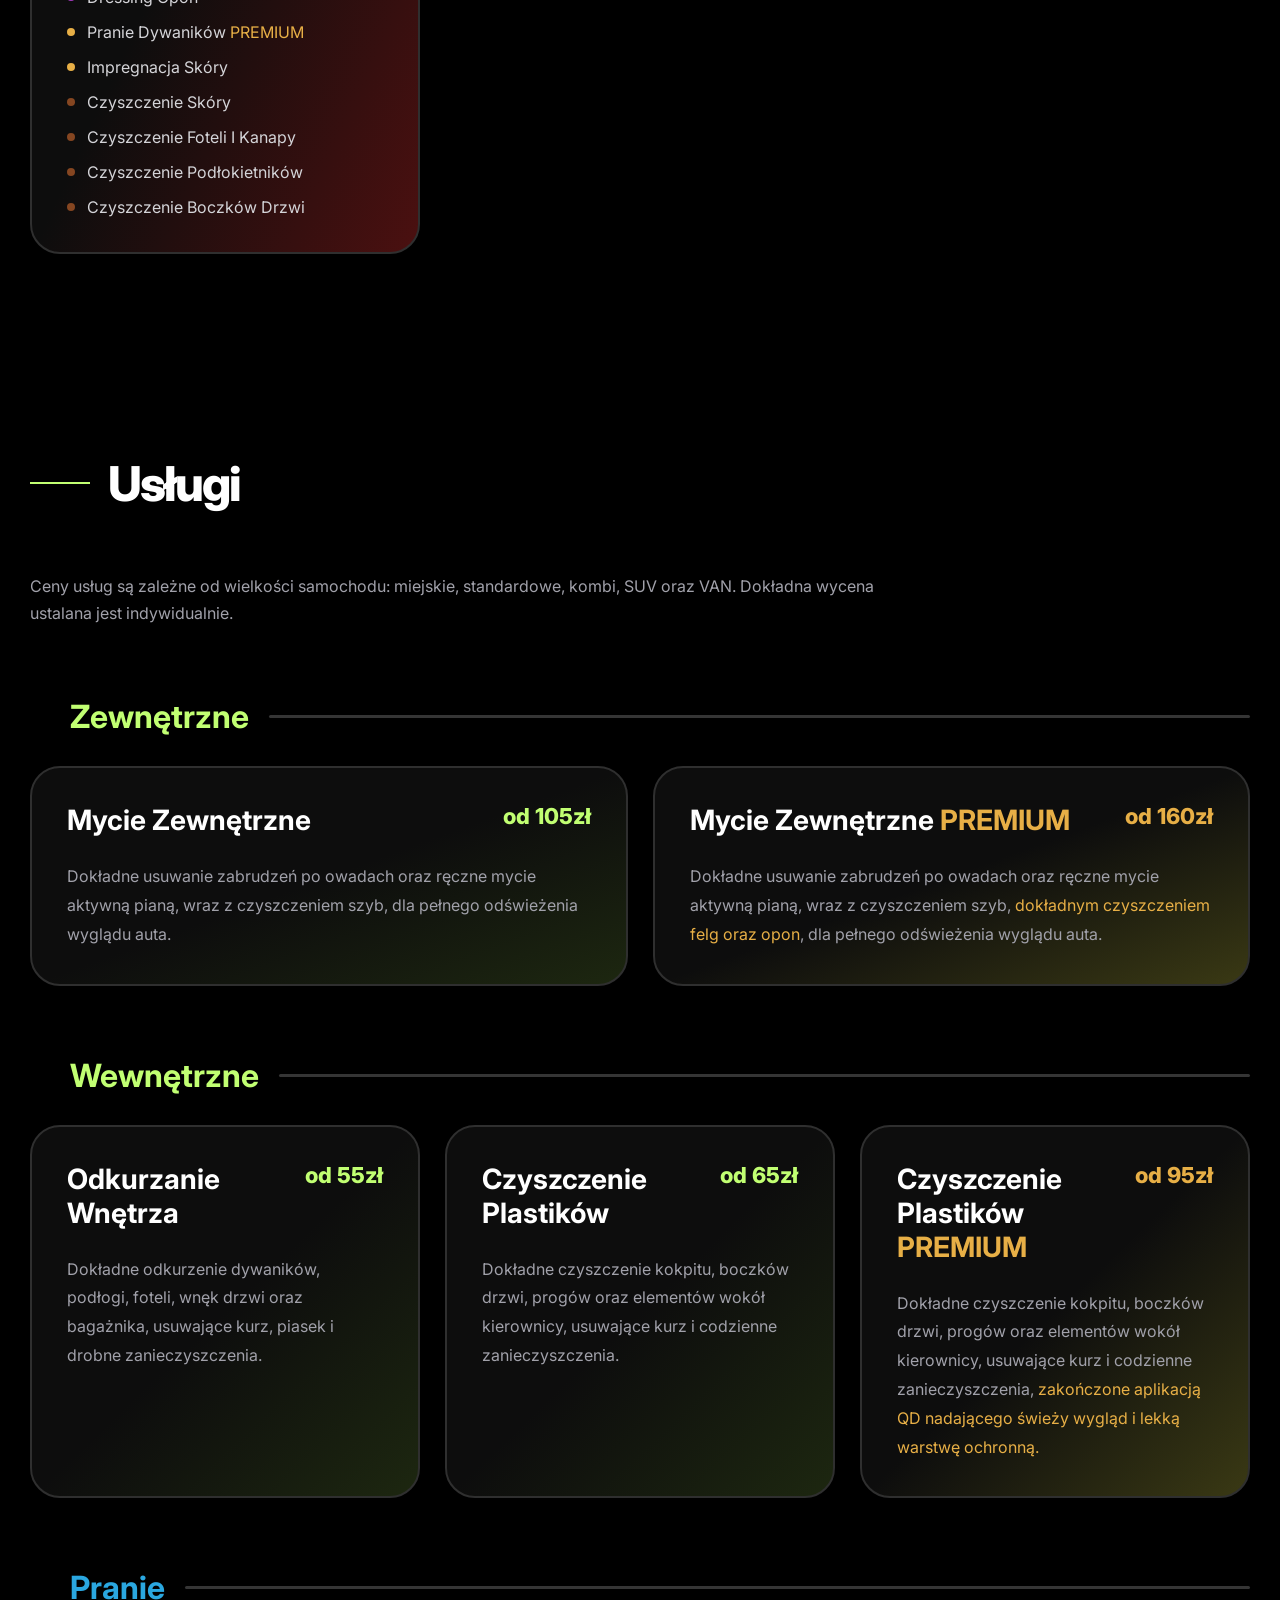
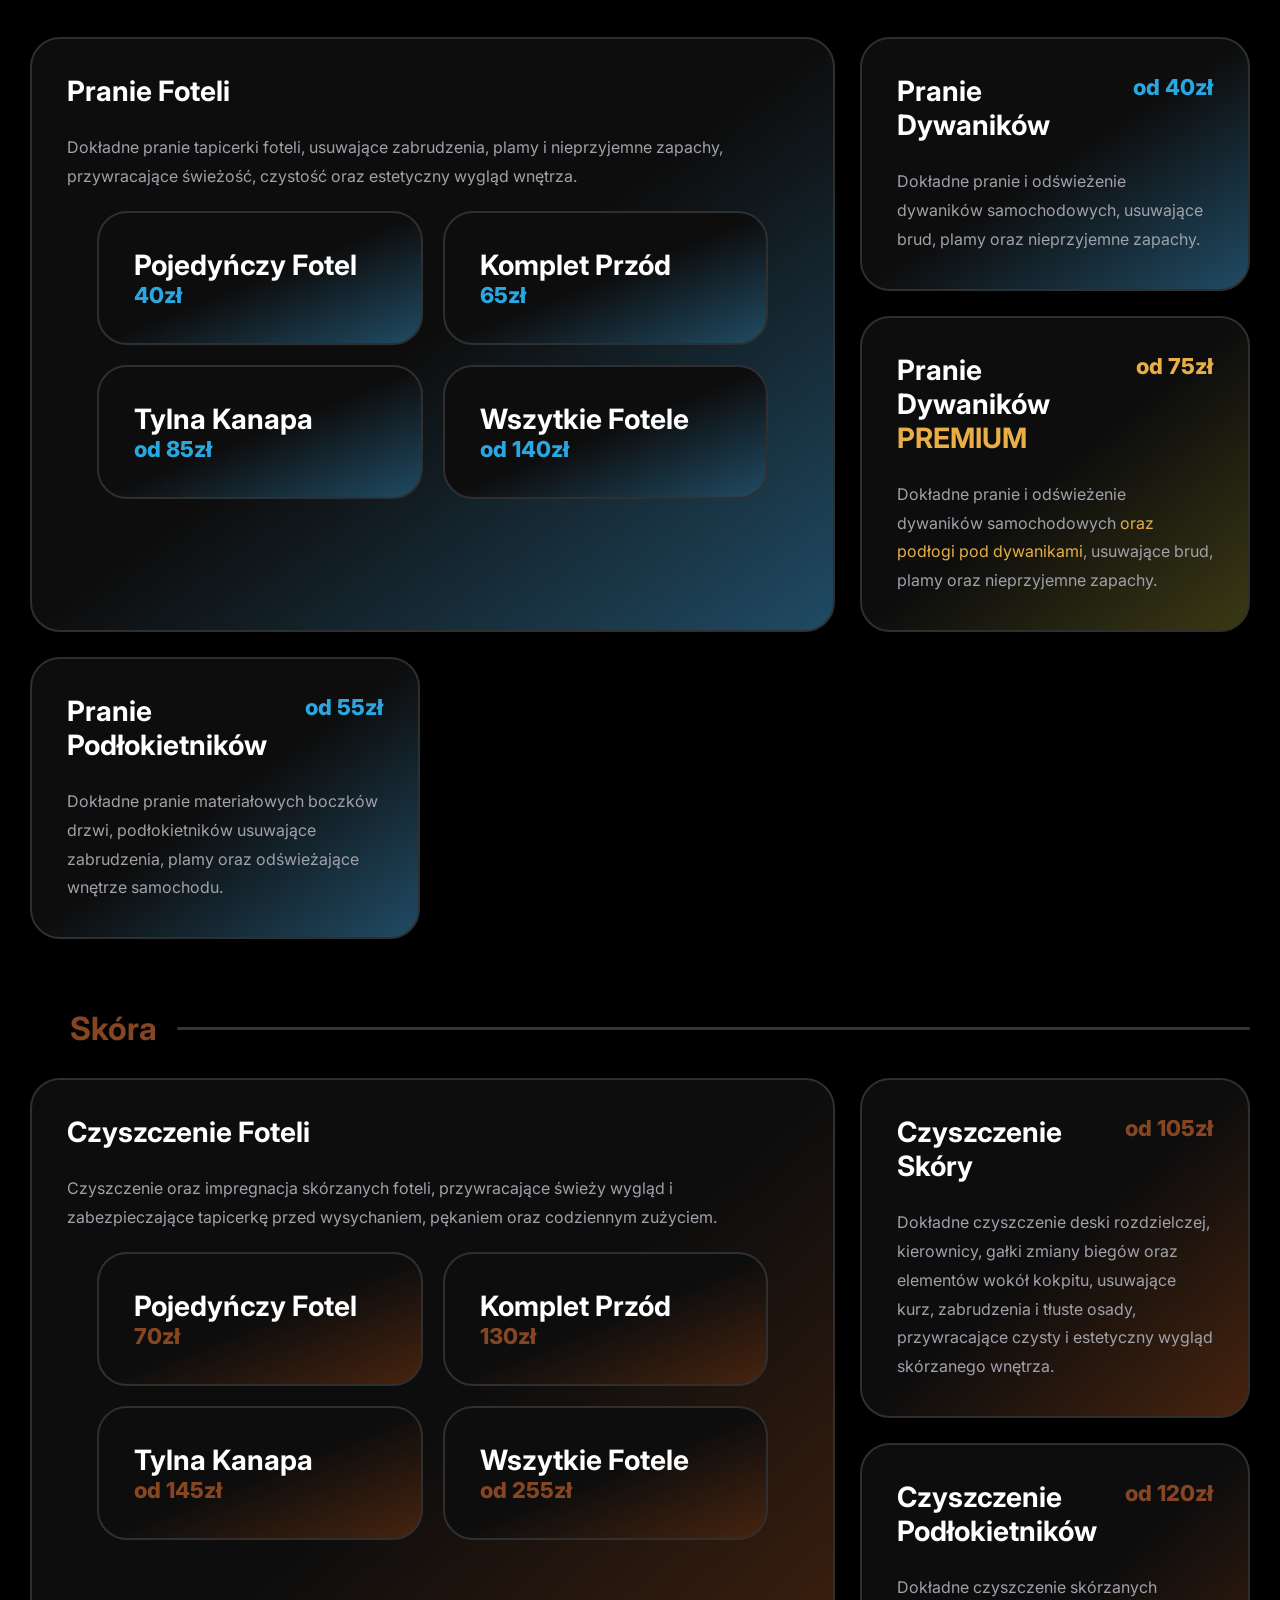
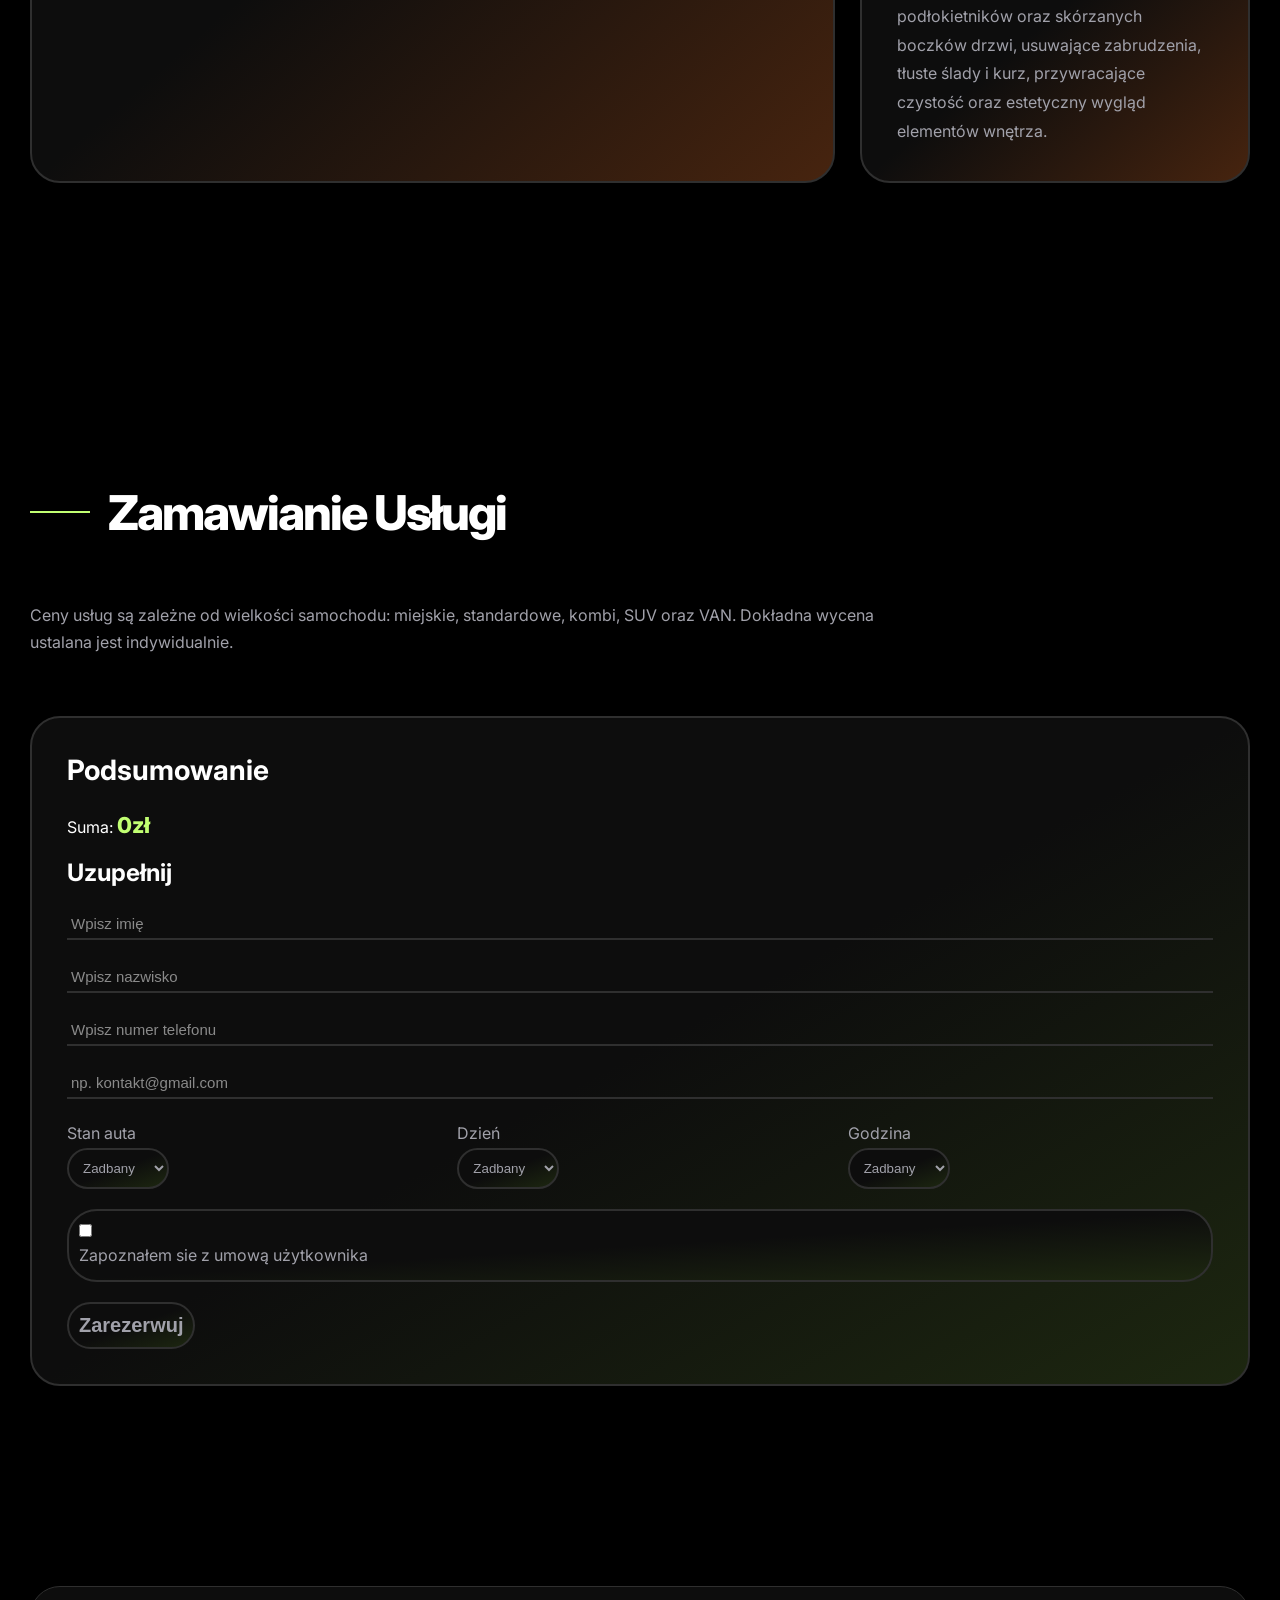
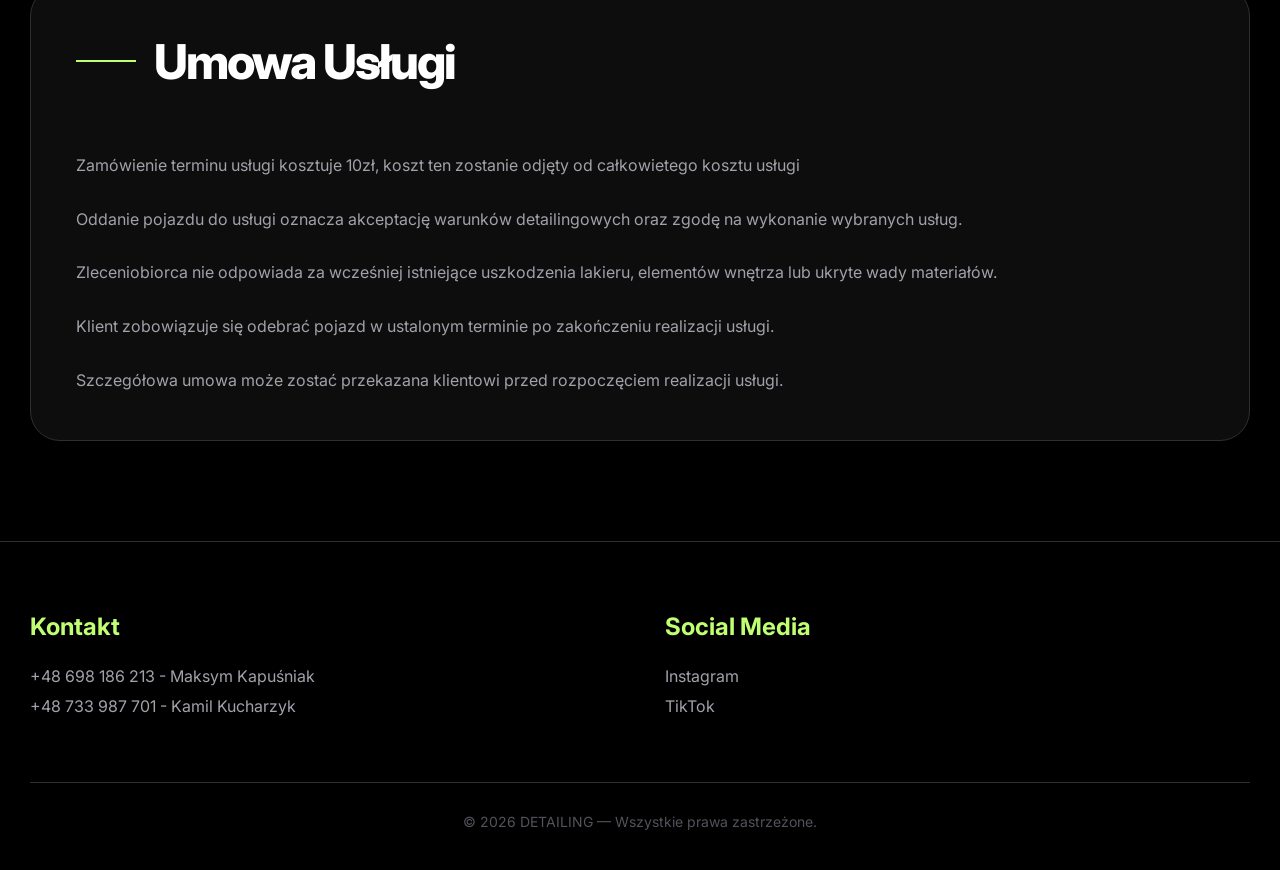
==== commit 805c16c0: "Add files via upload" ====
--- a/index.html
+++ b/index.html
@@ -665,6 +665,9 @@
         </label>
       </div>
 </div>
+      <div class="zapoznanie">
+        <input type="checkbox" required><p>Zapoznałem sie z <a href="#umowa"> umową użytkownika</a></p>
+      </div>
       <div><button onclick="goPay(event)"><h2>Zarezerwuj</h2></button></div>
     </form>
   </div>
@@ -676,11 +679,15 @@
       <div class="contract">
 
         <div class="section-title">
-          <div class="line"></div>
+          <div class="line" id="umowa"></div>
           <h2>Umowa Usługi</h2>
         </div>
 
         <div class="contract-content">
+          <p>
+            Zamówienie terminu usługi kosztuje 10zł, koszt ten zostanie odjęty od całkowietego kosztu usługi
+          </p>
+          
           <p>
             Oddanie pojazdu do usługi oznacza akceptację warunków detailingowych oraz zgodę na wykonanie wybranych usług.
           </p>
@@ -883,6 +890,16 @@
   const phone = document.getElementById("phone");
   const email = document.getElementById("email");
 
+  // WYBRANE USŁUGI
+  const checkedServices = document.querySelectorAll(
+    '.card input[data-price]:checked'
+  );
+
+  // CHECKBOX UMOWY
+  const agreement = document.querySelector(
+    '.zapoznanie input[type="checkbox"]'
+  );
+
   // Czyści stare błędy
   document.querySelectorAll(".error").forEach(el => el.remove());
 
@@ -890,10 +907,13 @@
 
   function showError(input, message) {
     const error = document.createElement("div");
+
     error.className = "error";
+
     error.innerText = message;
 
     input.parentElement.appendChild(error);
+
     valid = false;
   }
 
@@ -921,7 +941,35 @@
     showError(email, "Wpisz poprawny e-mail");
   }
 
-  // Jeśli wszystko poprawne
+  // CZY WYBRANO USŁUGĘ
+  if (checkedServices.length === 0) {
+
+    const error = document.createElement("div");
+
+    error.className = "error";
+
+    error.innerText = "Wybierz przynajmniej jedną usługę";
+
+    document.getElementById("list").appendChild(error);
+
+    valid = false;
+  }
+
+  // CZY ZAAKCEPTOWANO UMOWĘ
+  if (!agreement.checked) {
+
+    const error = document.createElement("div");
+
+    error.className = "error";
+
+    error.innerText = "Musisz zaakceptować umowę";
+
+    agreement.parentElement.appendChild(error);
+
+    valid = false;
+  }
+
+  // GOTOWE
   if (valid) {
     window.location.href = "pay.html";
   }
--- a/style.css
+++ b/style.css
@@ -2,6 +2,7 @@
     margin: 0;
     padding: 0;
     box-sizing: border-box;
+    scroll-margin-top: 25vh;
 }
 
 body {
@@ -599,12 +600,18 @@
     transition: 0.3s;
     height: fit-content;
     position: sticky;
+    z-index: 999;
+
+}
+
+.sidebar.show:hover{
+    opacity: 1;
+}
+
+.sidebar.show {
     top: 40px;
-    z-index: 999;
-}
-
-.sidebar.show {
-    opacity: 1;
+    position: sticky;
+    opacity: 0.7;
     transform: translateY(0);
     pointer-events: auto;
 }
@@ -703,4 +710,17 @@
 
 .error {
     color: #ff3b3b;
+}
+.zapoznanie {
+        padding: 10px;
+    color: var(--text);
+    background-image: linear-gradient(to bottom right,
+        #0d0d0d,
+        #0d0d0d,
+        #1d2710);
+    background-color: var(--card);
+    border: 2px solid var(--border);
+    border-radius: 30px;
+    transition: 0.3s ease;
+    scroll-margin-top: 25vh;
 }
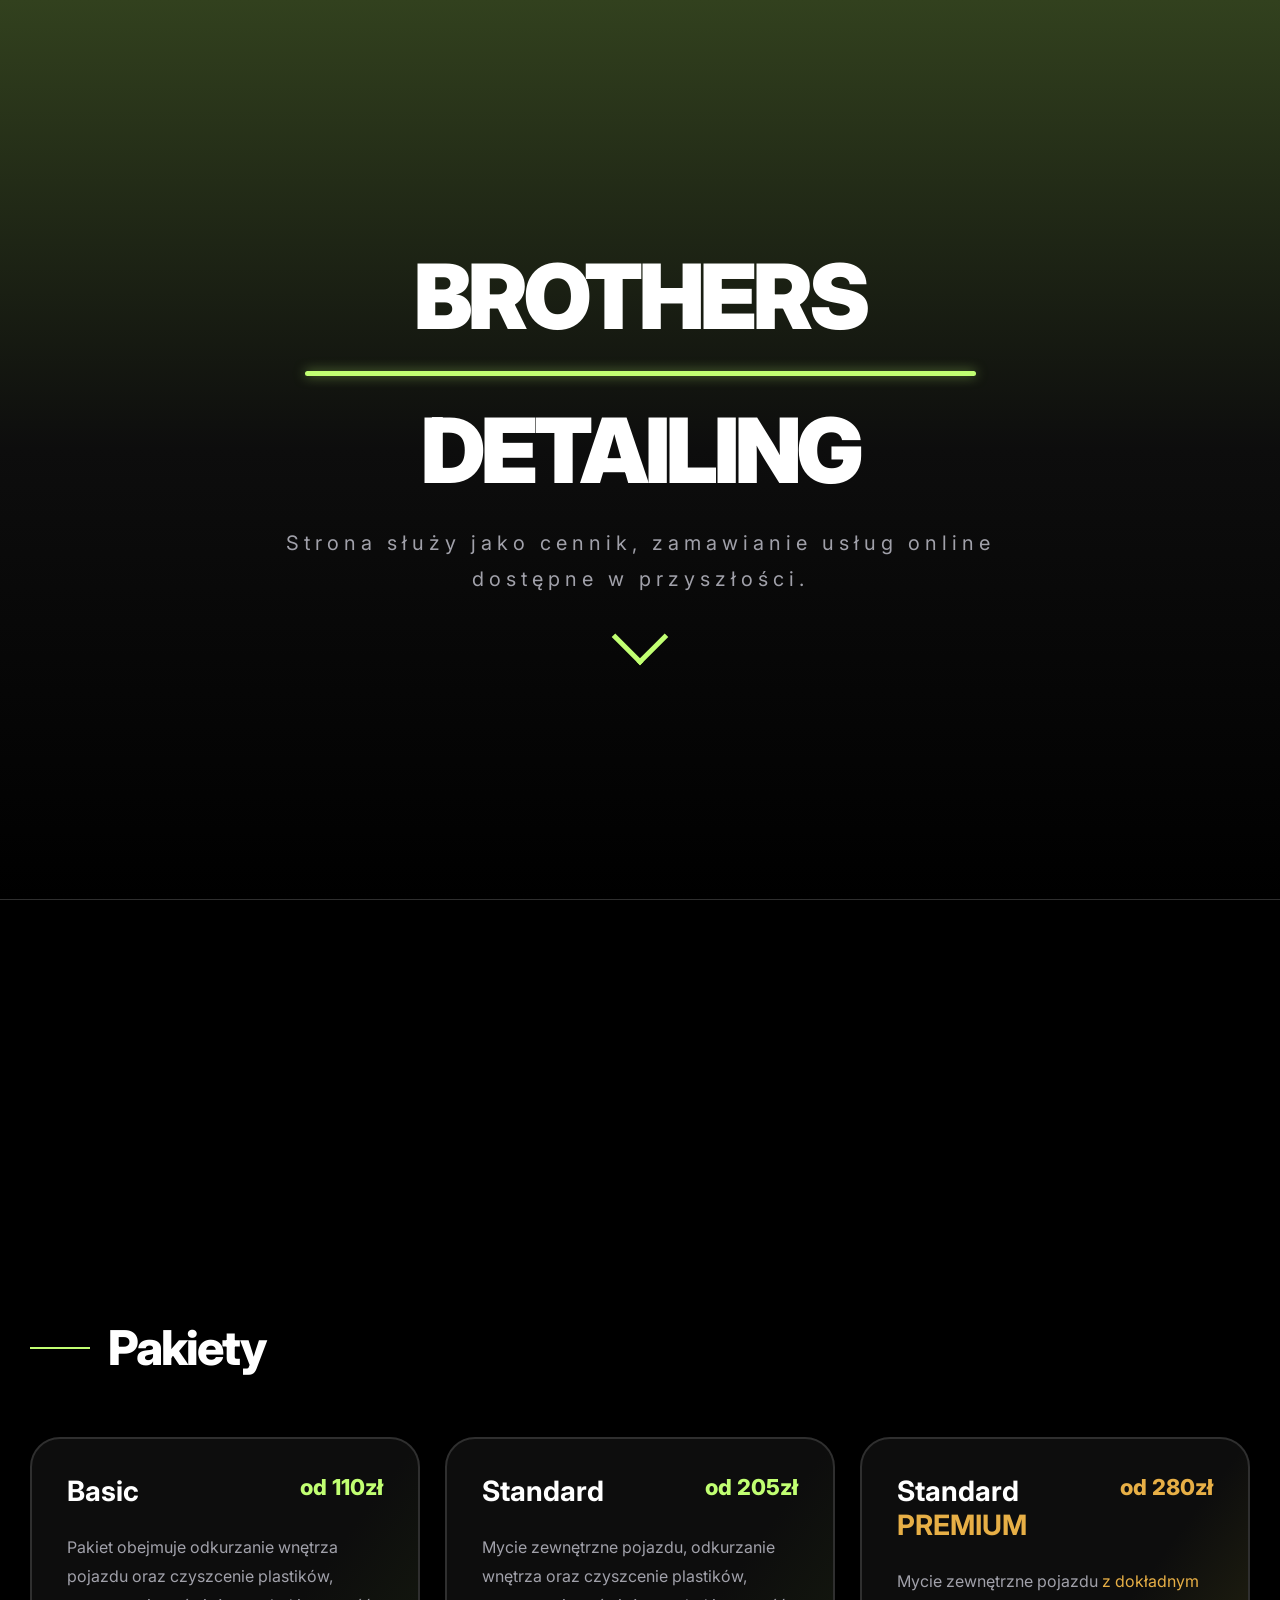
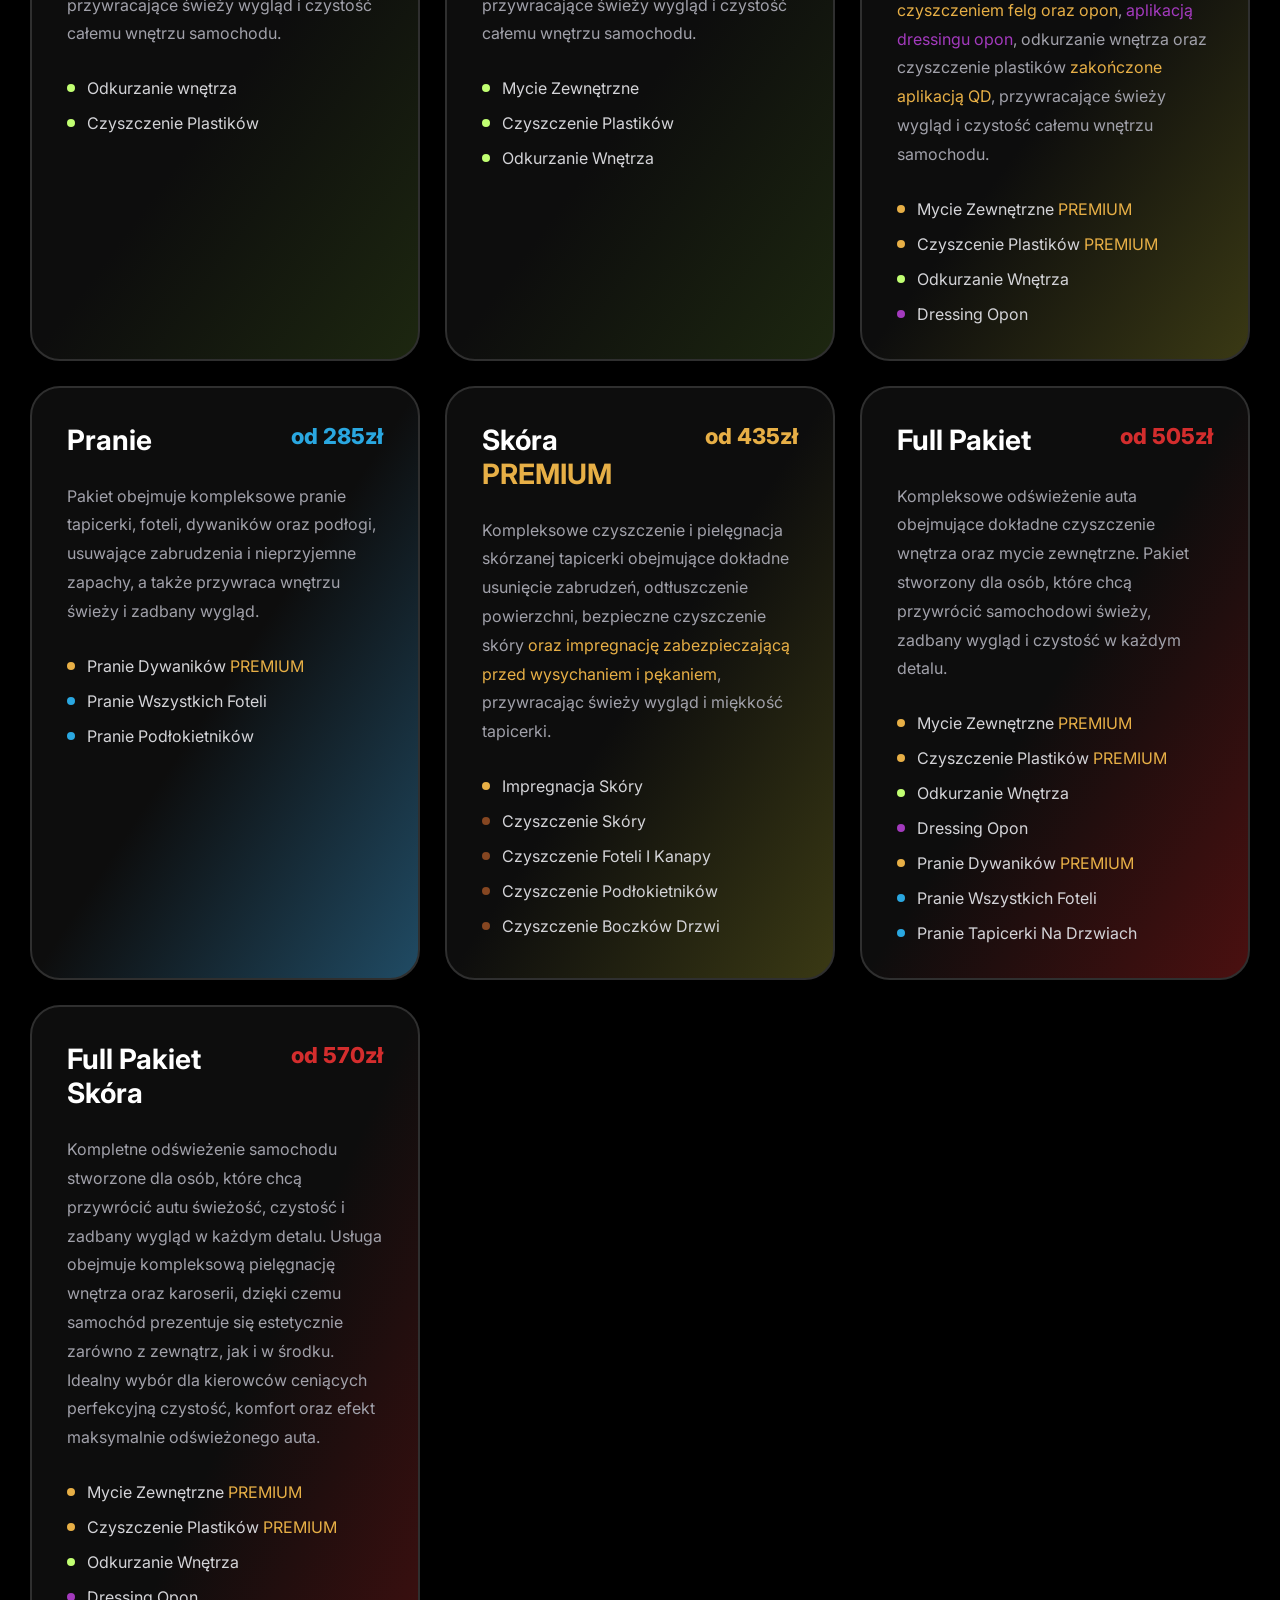
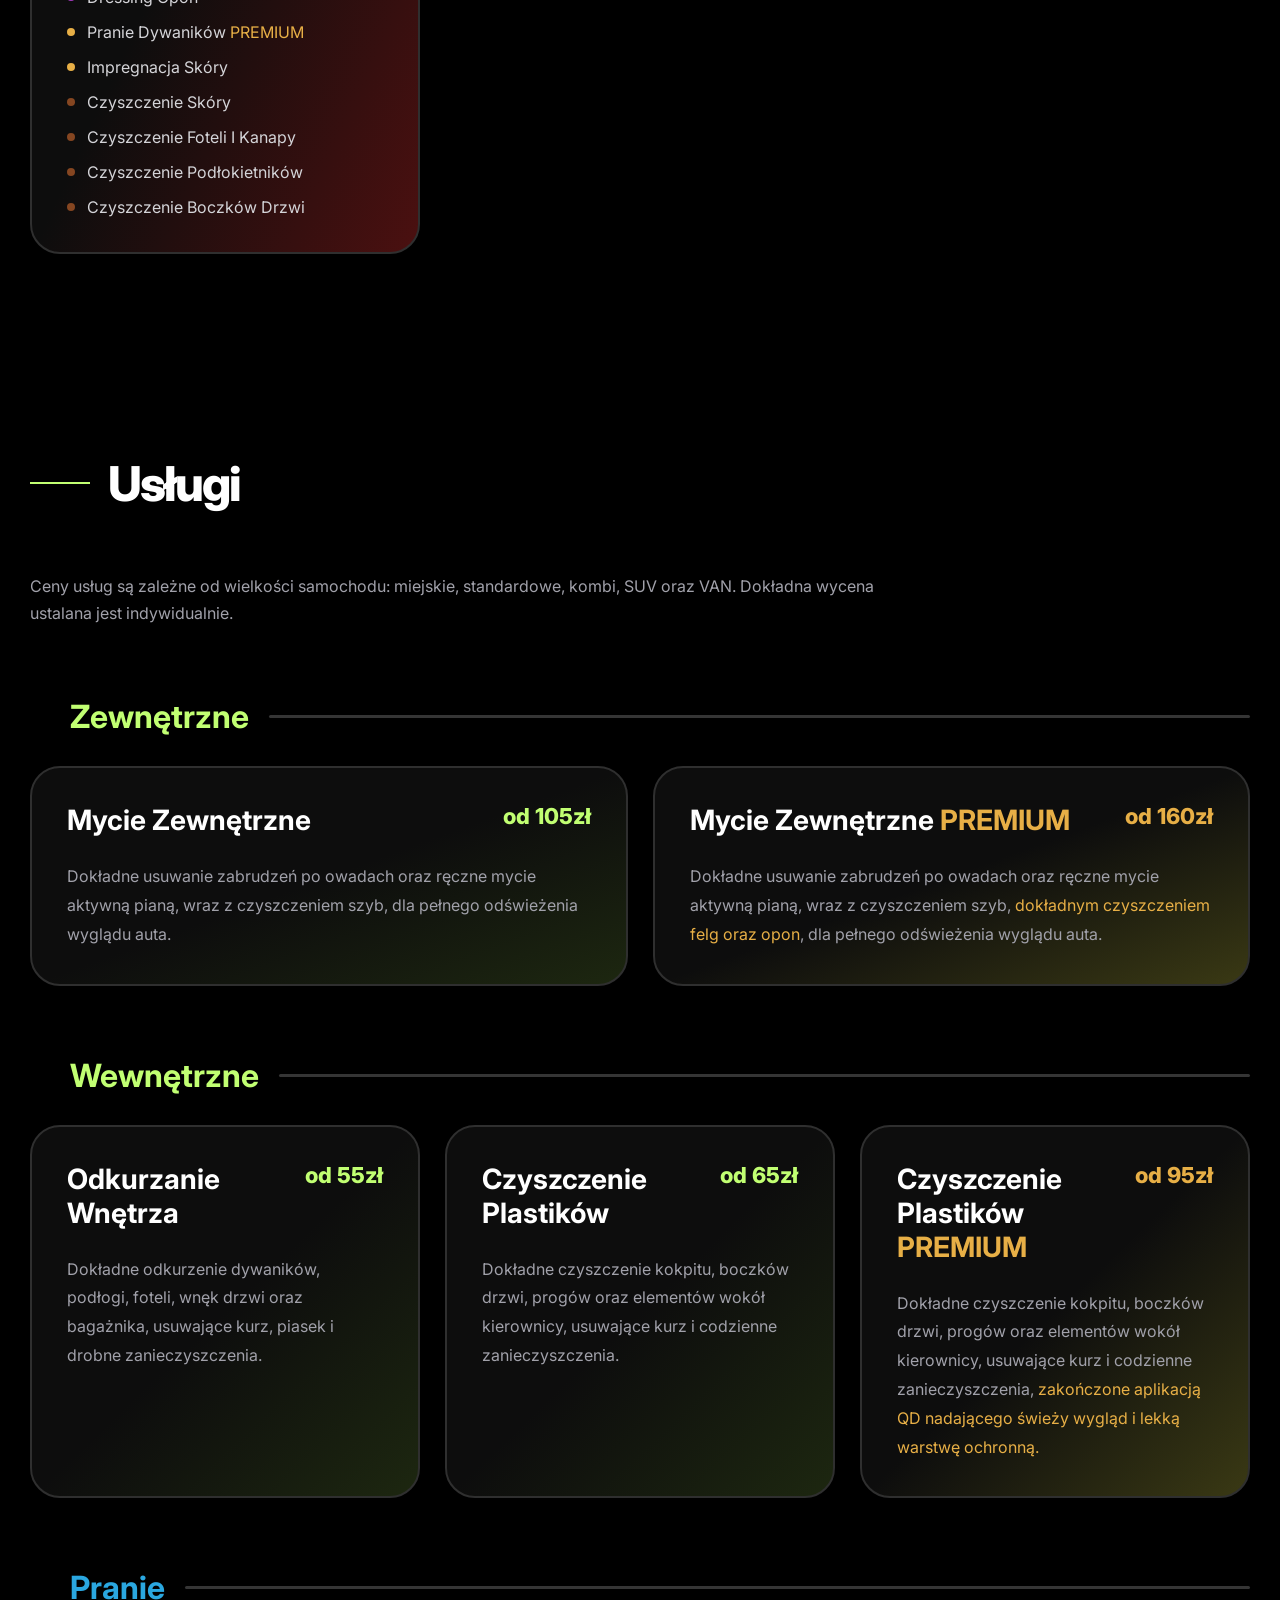
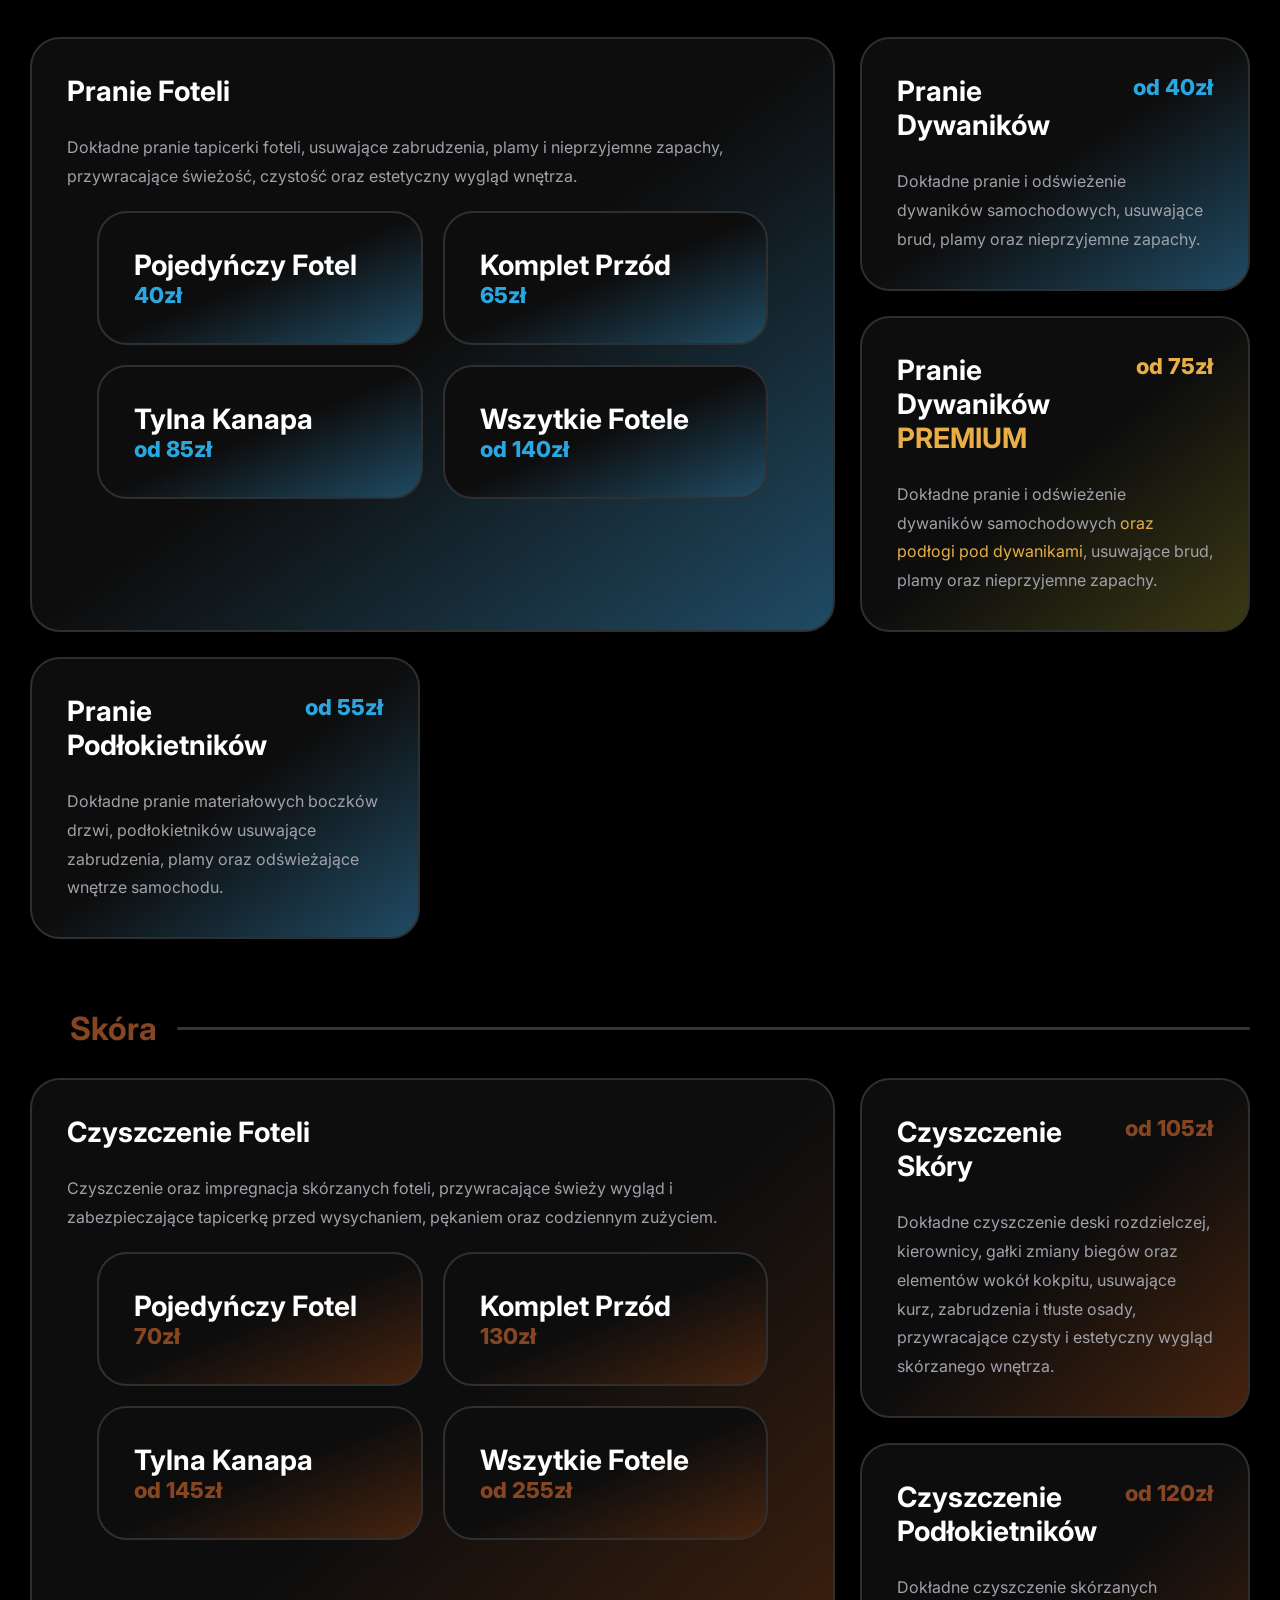
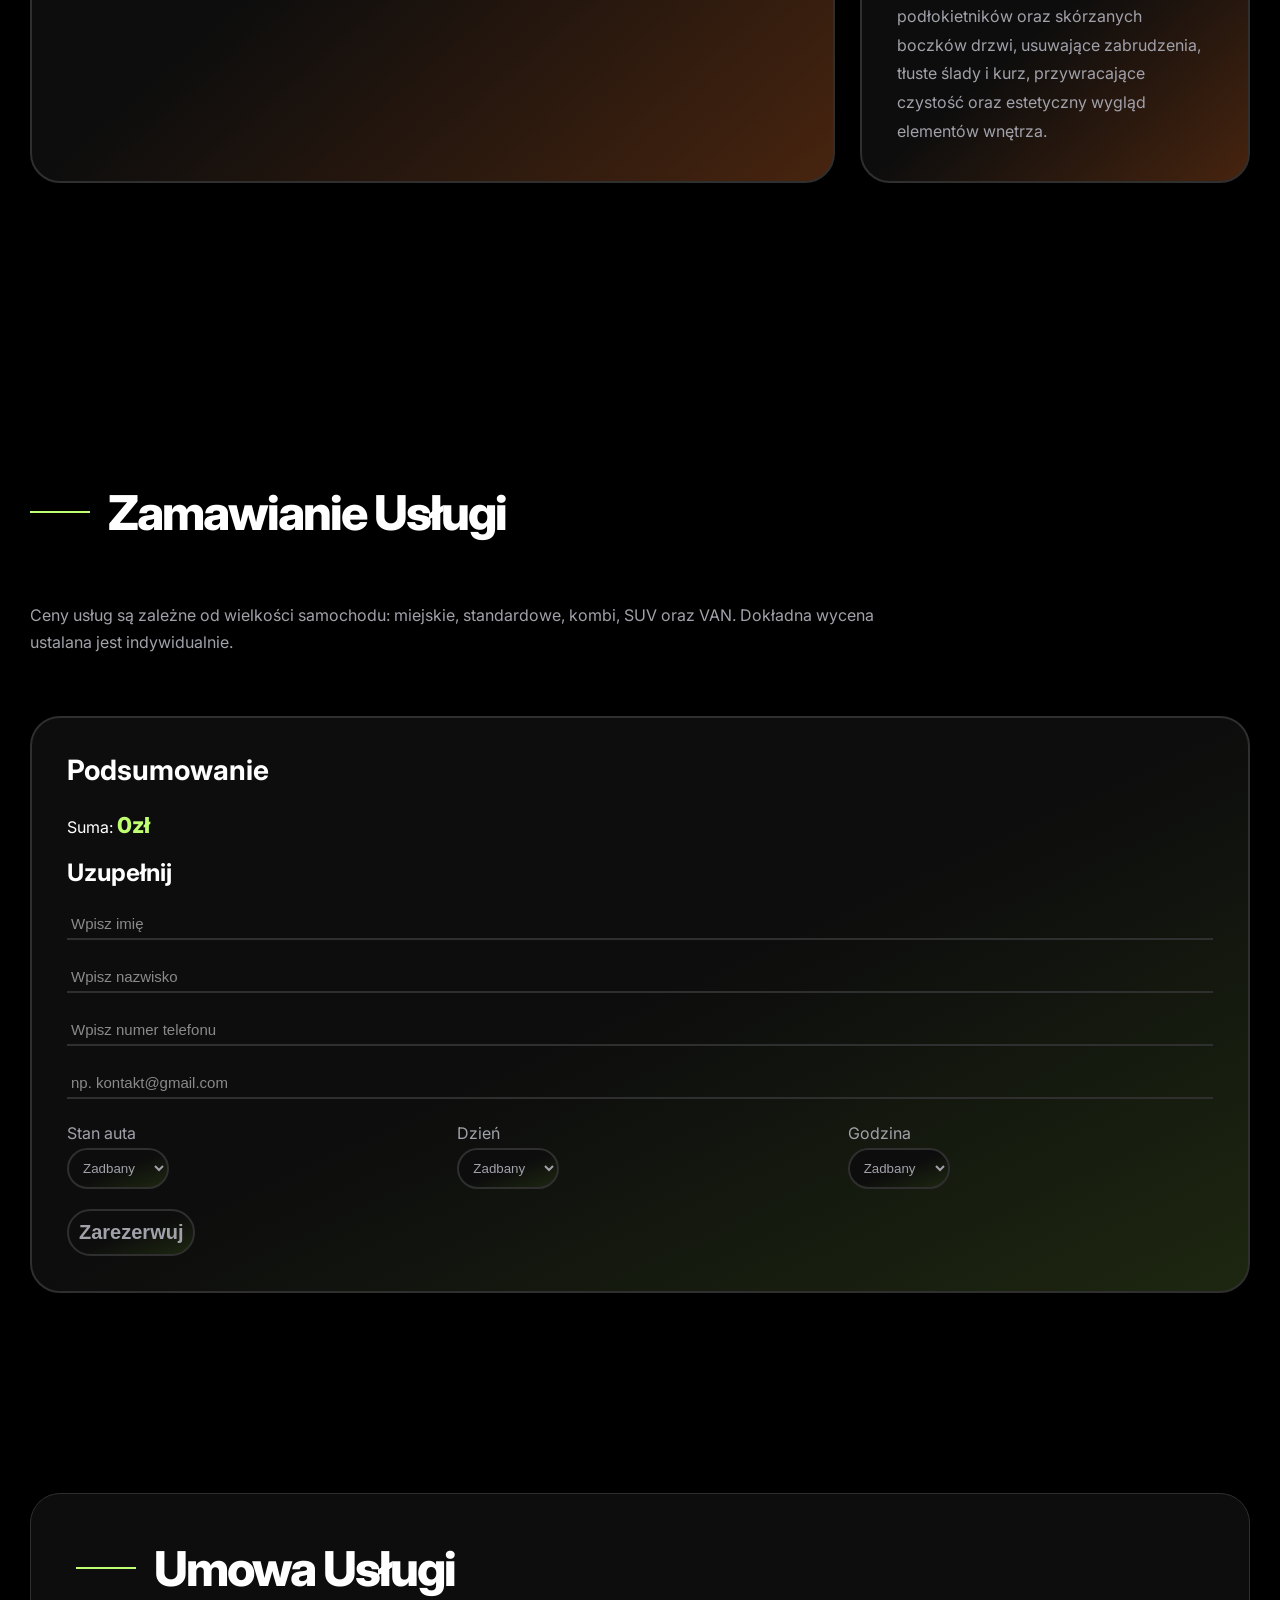
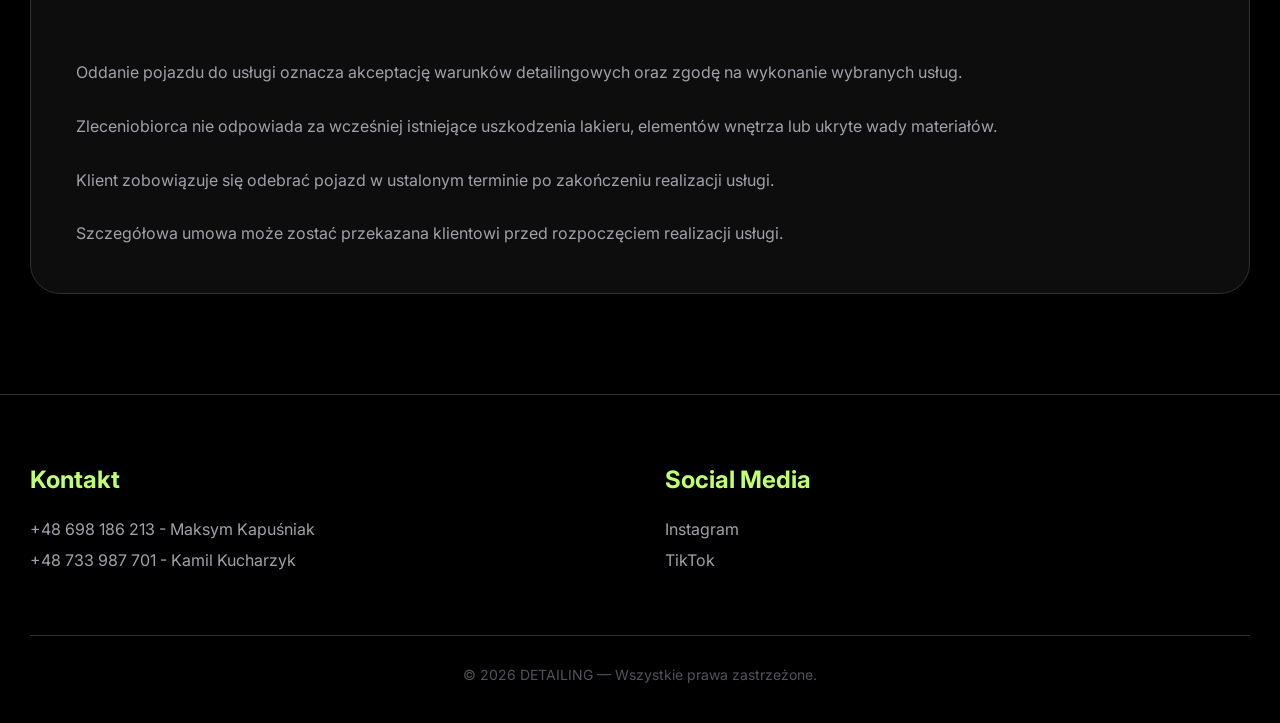
==== commit 8430ff5d: "Add files via upload" ====
--- a/index.html
+++ b/index.html
@@ -665,9 +665,6 @@
         </label>
       </div>
 </div>
-      <div class="zapoznanie">
-        <input type="checkbox" required><p>Zapoznałem sie z <a href="#umowa"> umową użytkownika</a></p>
-      </div>
       <div><button onclick="goPay(event)"><h2>Zarezerwuj</h2></button></div>
     </form>
   </div>
@@ -679,15 +676,11 @@
       <div class="contract">
 
         <div class="section-title">
-          <div class="line" id="umowa"></div>
+          <div class="line"></div>
           <h2>Umowa Usługi</h2>
         </div>
 
         <div class="contract-content">
-          <p>
-            Zamówienie terminu usługi kosztuje 10zł, koszt ten zostanie odjęty od całkowietego kosztu usługi
-          </p>
-          
           <p>
             Oddanie pojazdu do usługi oznacza akceptację warunków detailingowych oraz zgodę na wykonanie wybranych usług.
           </p>
@@ -890,16 +883,6 @@
   const phone = document.getElementById("phone");
   const email = document.getElementById("email");
 
-  // WYBRANE USŁUGI
-  const checkedServices = document.querySelectorAll(
-    '.card input[data-price]:checked'
-  );
-
-  // CHECKBOX UMOWY
-  const agreement = document.querySelector(
-    '.zapoznanie input[type="checkbox"]'
-  );
-
   // Czyści stare błędy
   document.querySelectorAll(".error").forEach(el => el.remove());
 
@@ -907,13 +890,10 @@
 
   function showError(input, message) {
     const error = document.createElement("div");
-
     error.className = "error";
-
     error.innerText = message;
 
     input.parentElement.appendChild(error);
-
     valid = false;
   }
 
@@ -941,35 +921,7 @@
     showError(email, "Wpisz poprawny e-mail");
   }
 
-  // CZY WYBRANO USŁUGĘ
-  if (checkedServices.length === 0) {
-
-    const error = document.createElement("div");
-
-    error.className = "error";
-
-    error.innerText = "Wybierz przynajmniej jedną usługę";
-
-    document.getElementById("list").appendChild(error);
-
-    valid = false;
-  }
-
-  // CZY ZAAKCEPTOWANO UMOWĘ
-  if (!agreement.checked) {
-
-    const error = document.createElement("div");
-
-    error.className = "error";
-
-    error.innerText = "Musisz zaakceptować umowę";
-
-    agreement.parentElement.appendChild(error);
-
-    valid = false;
-  }
-
-  // GOTOWE
+  // Jeśli wszystko poprawne
   if (valid) {
     window.location.href = "pay.html";
   }
--- a/style.css
+++ b/style.css
@@ -2,7 +2,6 @@
     margin: 0;
     padding: 0;
     box-sizing: border-box;
-    scroll-margin-top: 25vh;
 }
 
 body {
@@ -600,18 +599,12 @@
     transition: 0.3s;
     height: fit-content;
     position: sticky;
+    top: 40px;
     z-index: 999;
-
-}
-
-.sidebar.show:hover{
+}
+
+.sidebar.show {
     opacity: 1;
-}
-
-.sidebar.show {
-    top: 40px;
-    position: sticky;
-    opacity: 0.7;
     transform: translateY(0);
     pointer-events: auto;
 }
@@ -710,17 +703,4 @@
 
 .error {
     color: #ff3b3b;
-}
-.zapoznanie {
-        padding: 10px;
-    color: var(--text);
-    background-image: linear-gradient(to bottom right,
-        #0d0d0d,
-        #0d0d0d,
-        #1d2710);
-    background-color: var(--card);
-    border: 2px solid var(--border);
-    border-radius: 30px;
-    transition: 0.3s ease;
-    scroll-margin-top: 25vh;
 }
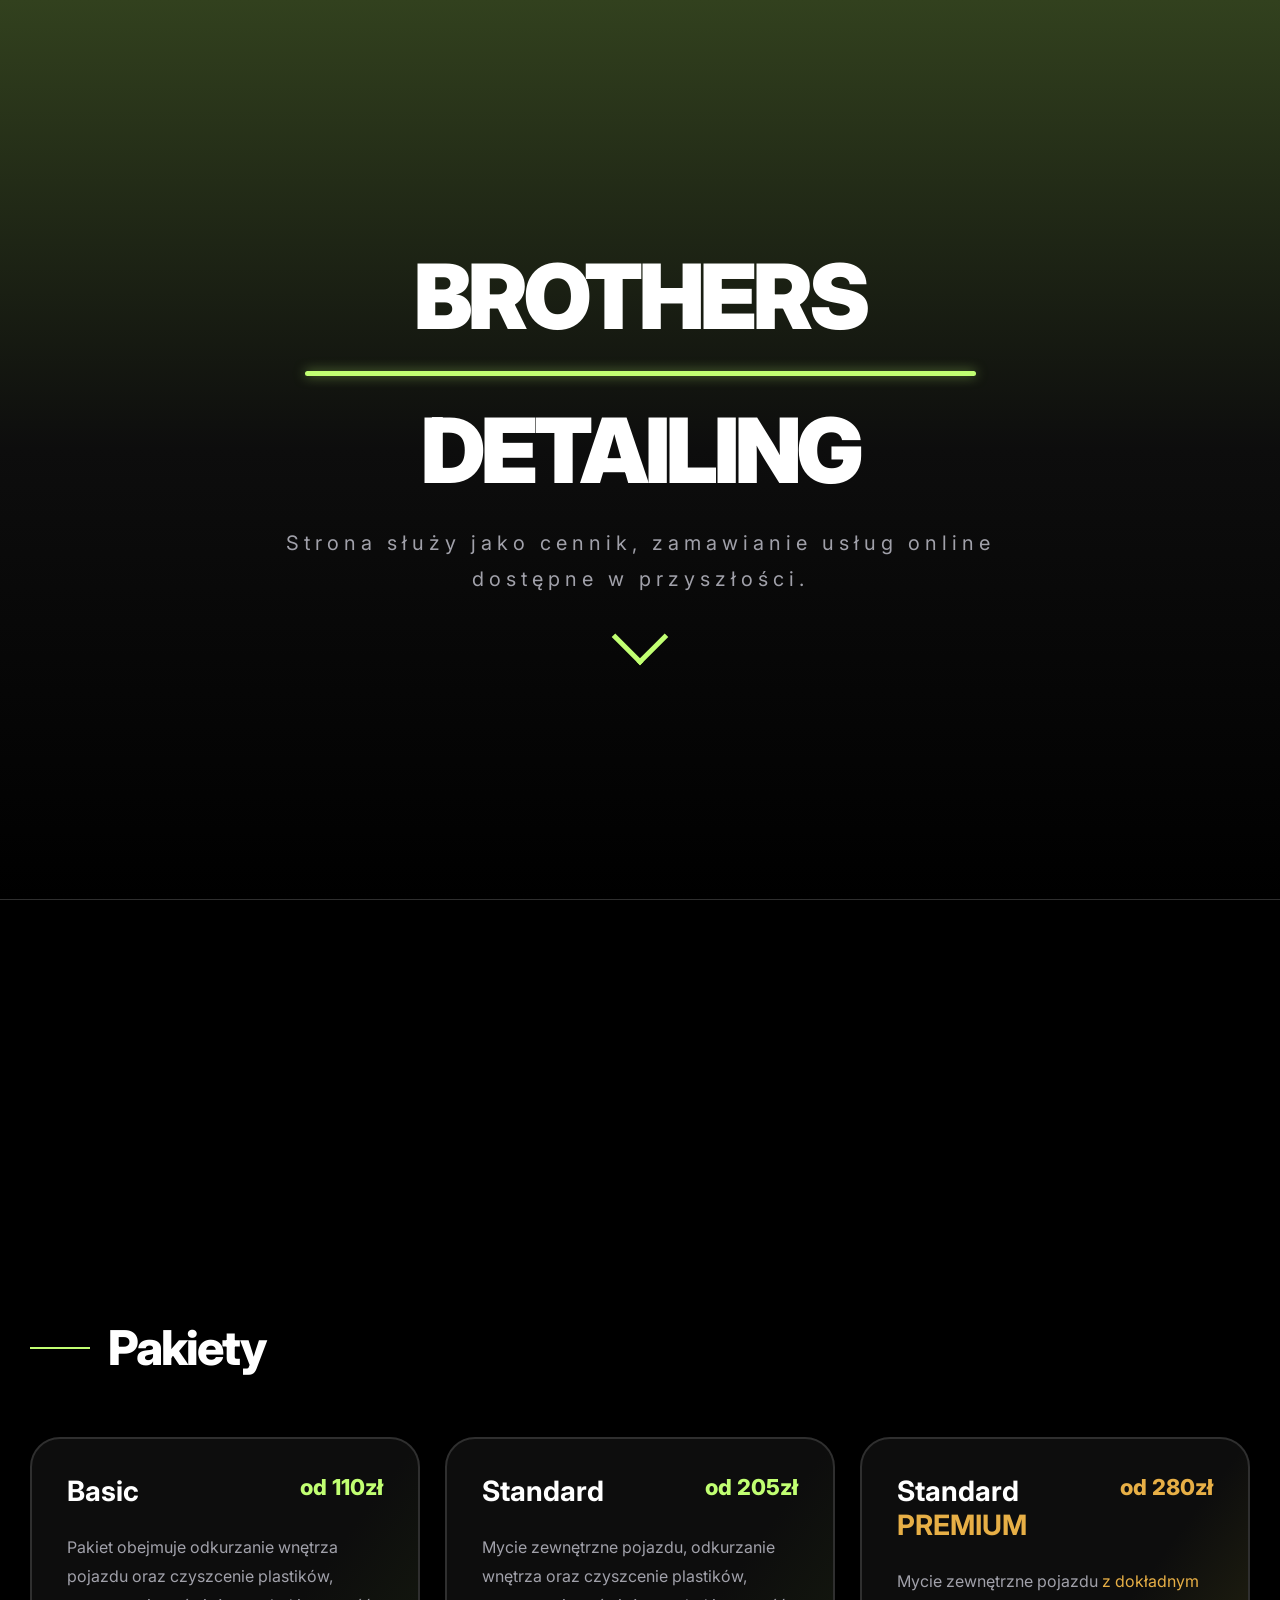
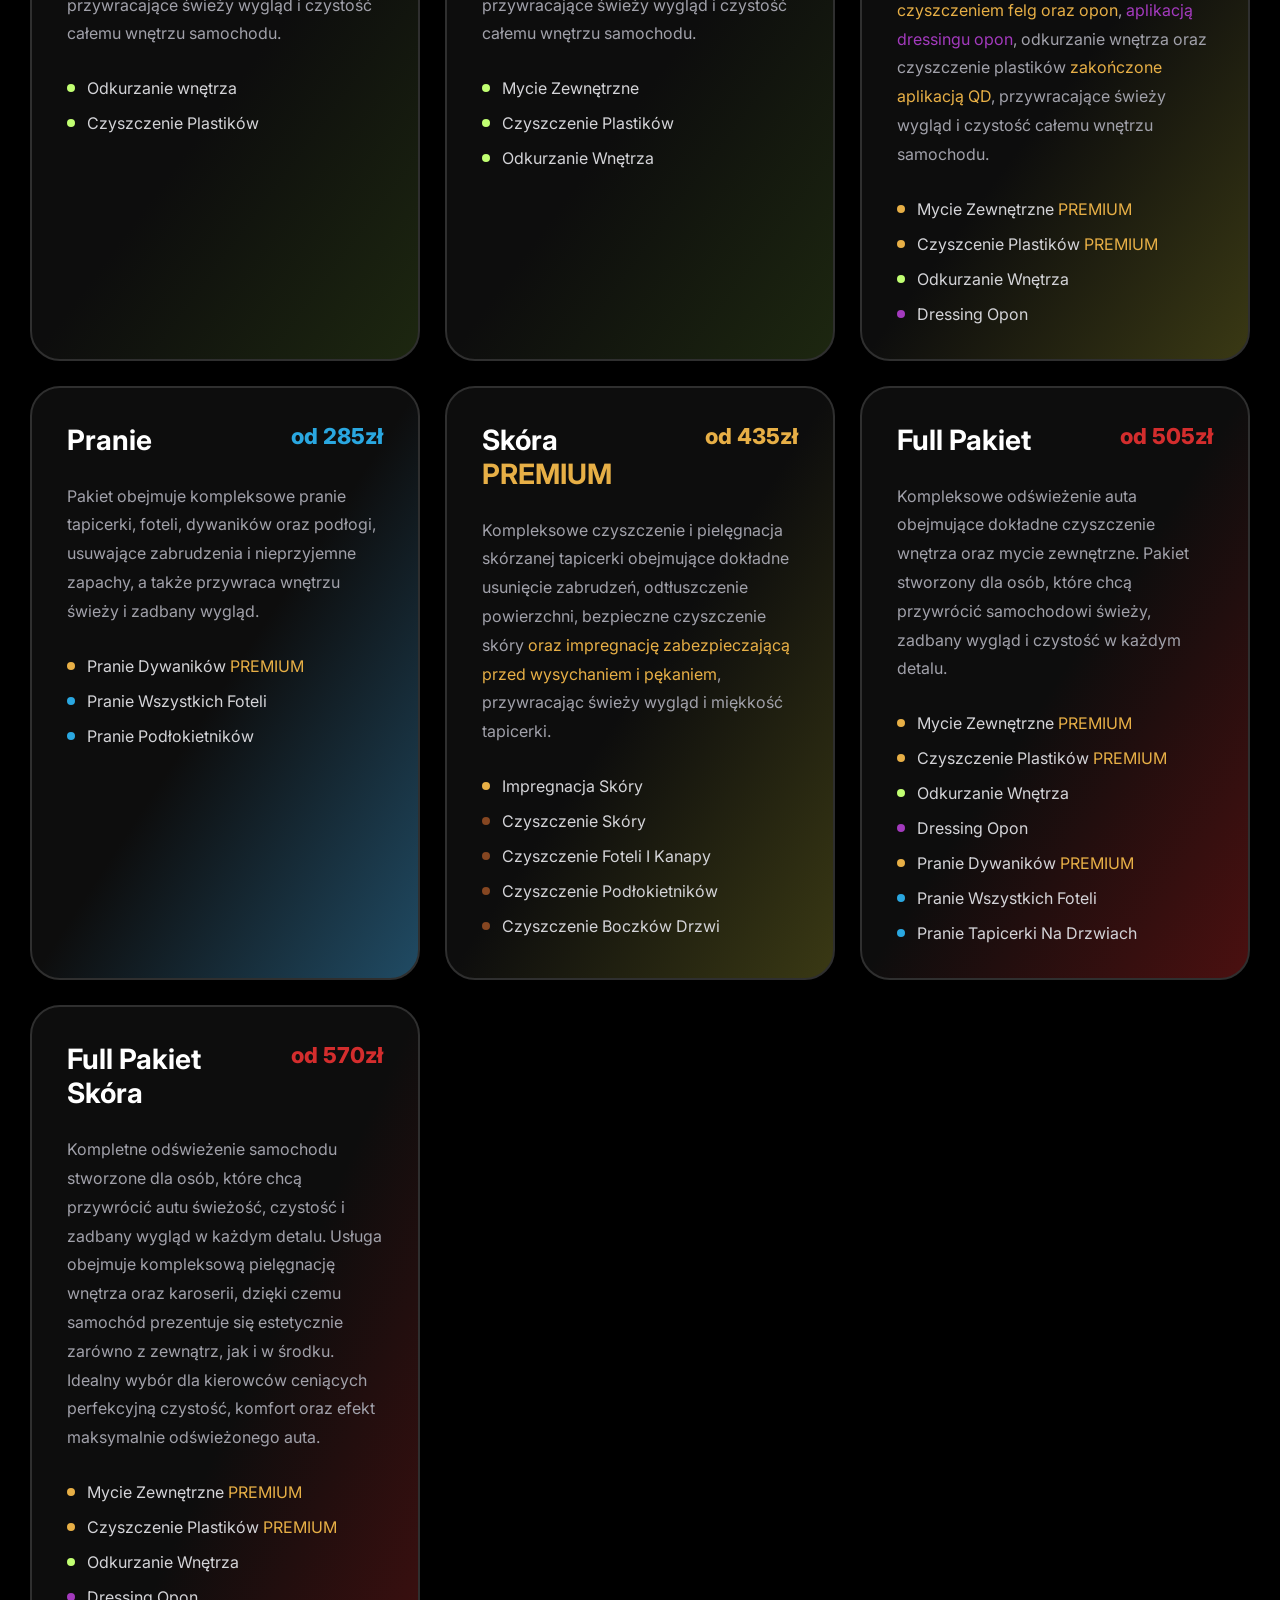
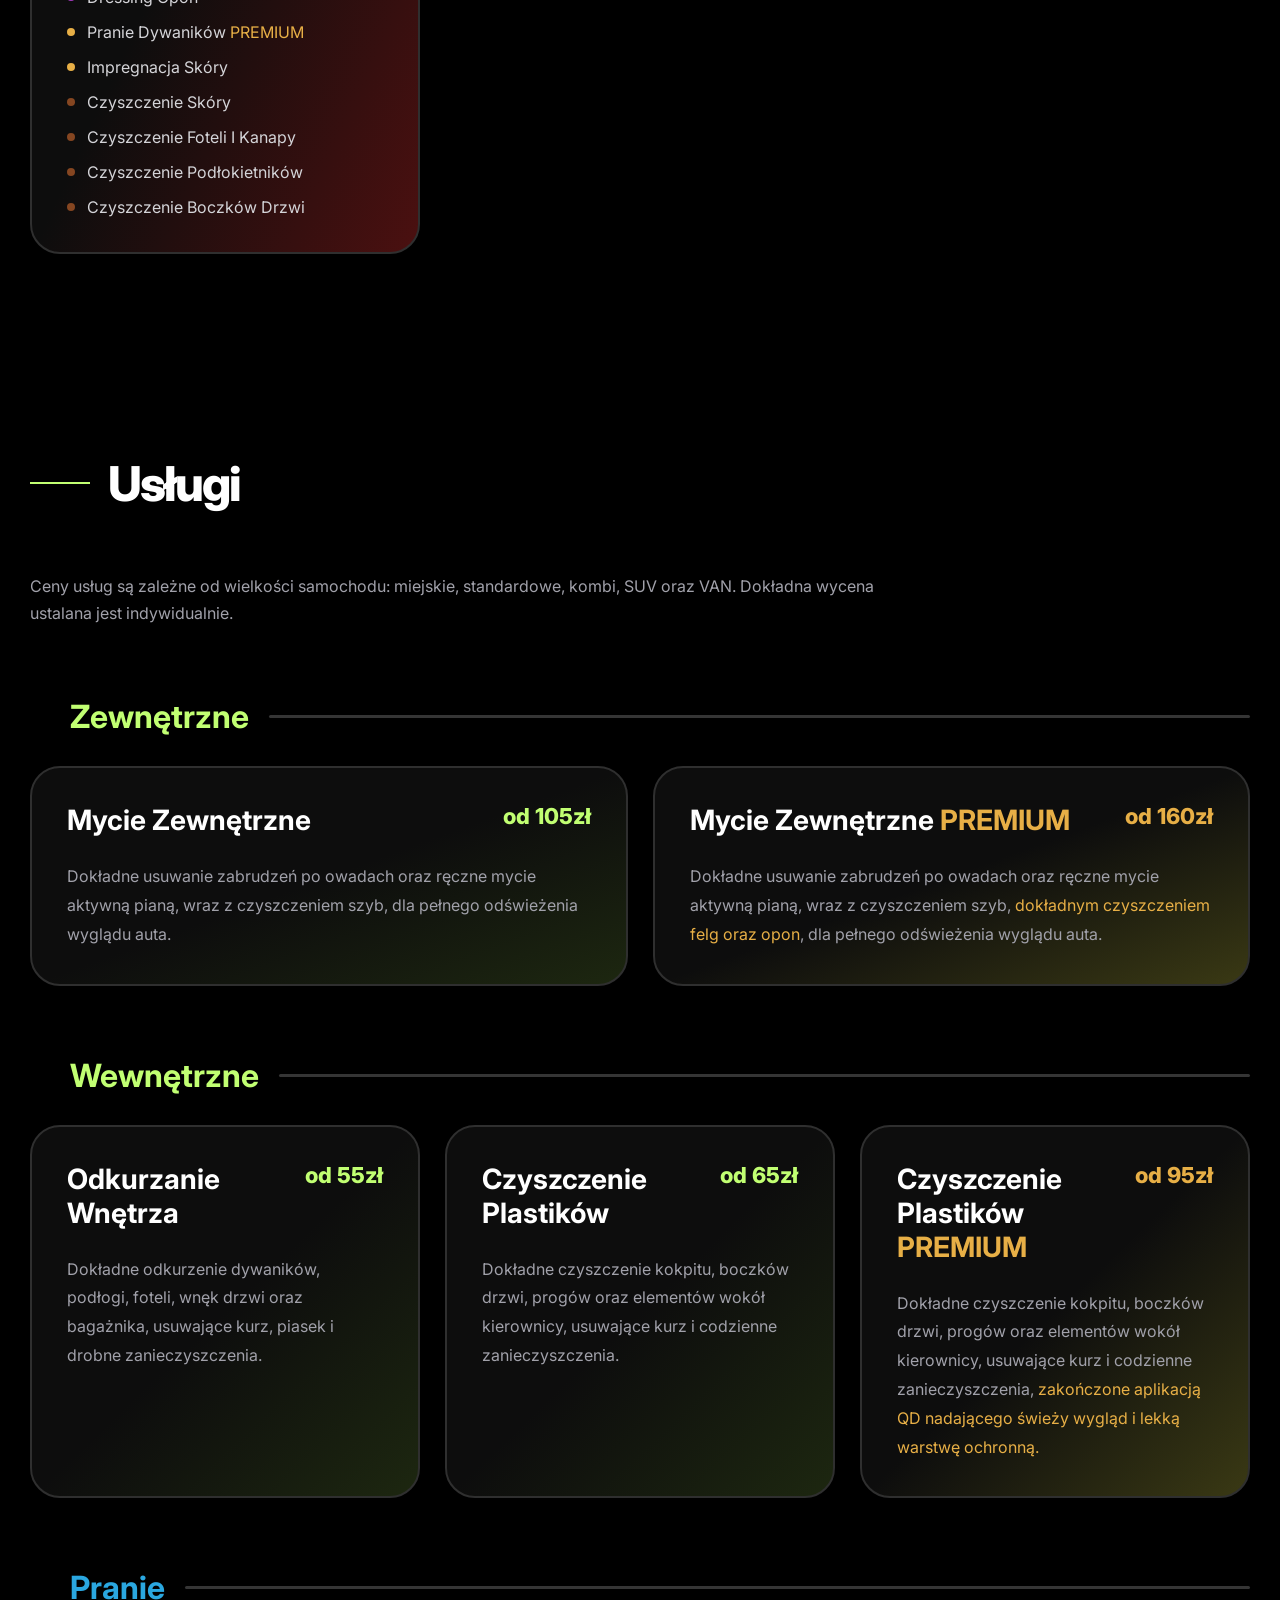
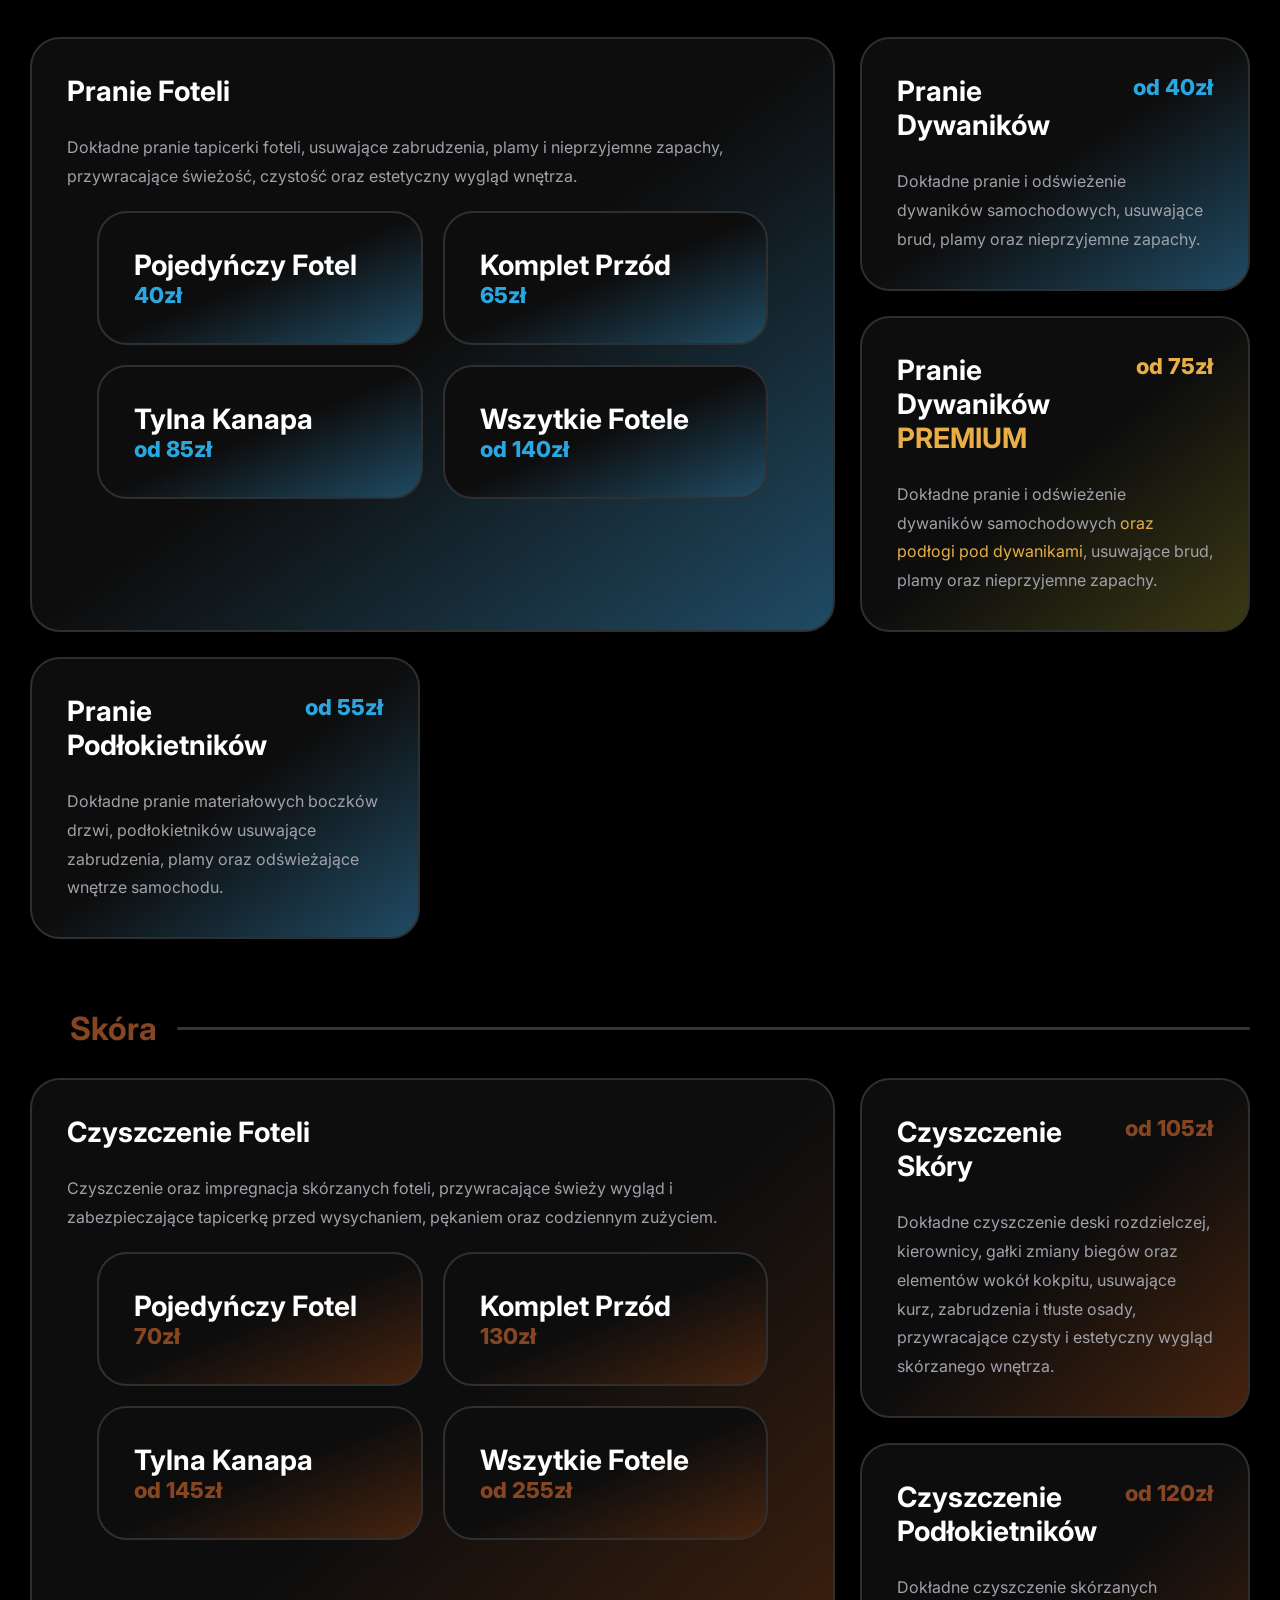
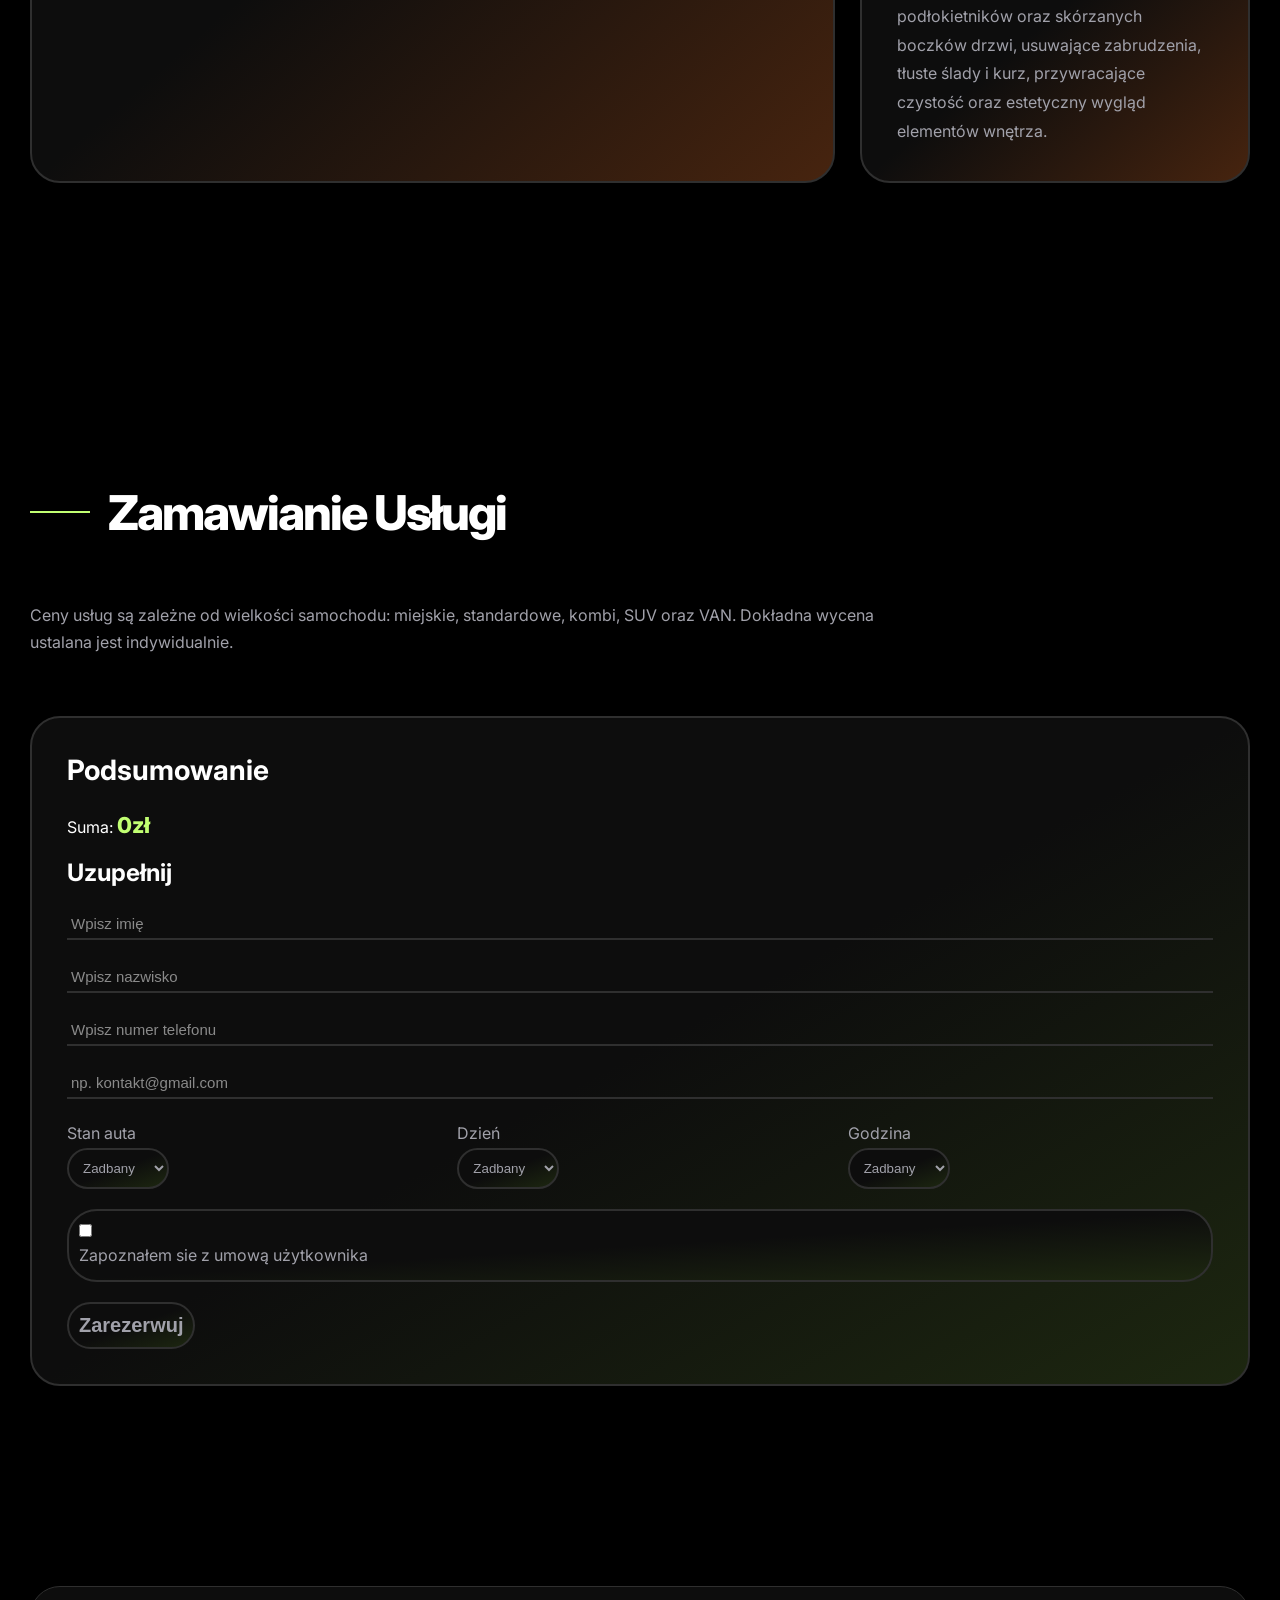
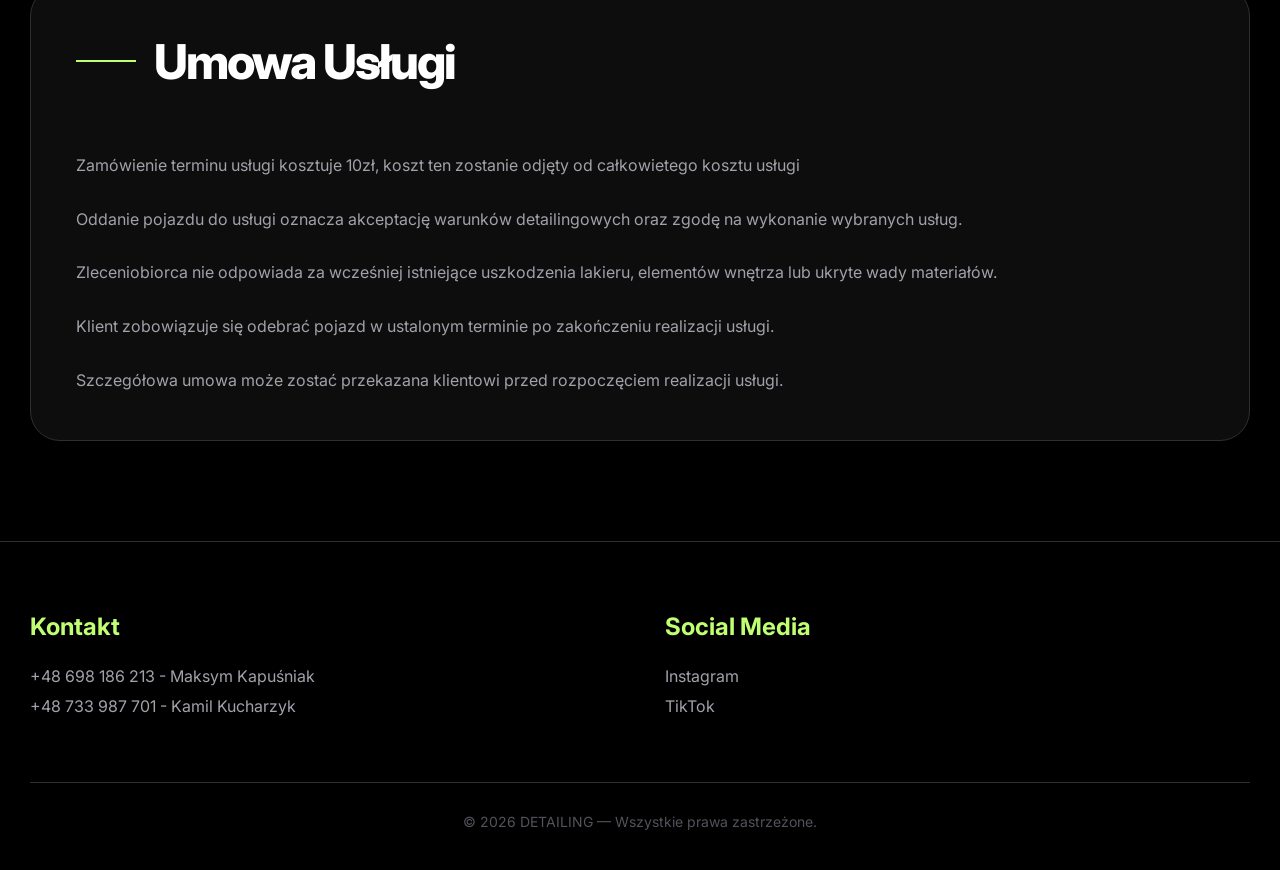
==== commit 5869c817: "Add files via upload" ====
--- a/index.html
+++ b/index.html
@@ -665,6 +665,9 @@
         </label>
       </div>
 </div>
+      <div class="zapoznanie">
+        <input type="checkbox" required><p>Zapoznałem sie z <a href="#umowa"> umową użytkownika</a></p>
+      </div>
       <div><button onclick="goPay(event)"><h2>Zarezerwuj</h2></button></div>
     </form>
   </div>
@@ -672,7 +675,7 @@
 </section>
 
 <section><!--Umowa-->
-    <div class="container">
+    <div class="container" id="umowa">
       <div class="contract">
 
         <div class="section-title">
@@ -681,6 +684,10 @@
         </div>
 
         <div class="contract-content">
+          <p>
+            Zamówienie terminu usługi kosztuje 10zł, koszt ten zostanie odjęty od całkowietego kosztu usługi
+          </p>
+
           <p>
             Oddanie pojazdu do usługi oznacza akceptację warunków detailingowych oraz zgodę na wykonanie wybranych usług.
           </p>
@@ -883,6 +890,16 @@
   const phone = document.getElementById("phone");
   const email = document.getElementById("email");
 
+  // WYBRANE USŁUGI
+  const checkedServices = document.querySelectorAll(
+    '.card input[data-price]:checked'
+  );
+
+  // CHECKBOX UMOWY
+  const agreement = document.querySelector(
+    '.zapoznanie input[type="checkbox"]'
+  );
+
   // Czyści stare błędy
   document.querySelectorAll(".error").forEach(el => el.remove());
 
@@ -890,10 +907,13 @@
 
   function showError(input, message) {
     const error = document.createElement("div");
+
     error.className = "error";
+
     error.innerText = message;
 
     input.parentElement.appendChild(error);
+
     valid = false;
   }
 
@@ -921,7 +941,35 @@
     showError(email, "Wpisz poprawny e-mail");
   }
 
-  // Jeśli wszystko poprawne
+  // CZY WYBRANO USŁUGĘ
+  if (checkedServices.length === 0) {
+
+    const error = document.createElement("div");
+
+    error.className = "error";
+
+    error.innerText = "Wybierz przynajmniej jedną usługę";
+
+    document.getElementById("list").appendChild(error);
+
+    valid = false;
+  }
+
+  // CZY ZAAKCEPTOWANO UMOWĘ
+  if (!agreement.checked) {
+
+    const error = document.createElement("div");
+
+    error.className = "error";
+
+    error.innerText = "Musisz zaakceptować umowę";
+
+    agreement.parentElement.appendChild(error);
+
+    valid = false;
+  }
+
+  // GOTOWE
   if (valid) {
     window.location.href = "pay.html";
   }
--- a/style.css
+++ b/style.css
@@ -599,12 +599,18 @@
     transition: 0.3s;
     height: fit-content;
     position: sticky;
+    z-index: 999;
+
+}
+
+.sidebar.show:hover{
+    opacity: 1;
+}
+
+.sidebar.show {
     top: 40px;
-    z-index: 999;
-}
-
-.sidebar.show {
-    opacity: 1;
+    position: sticky;
+    opacity: 0.7;
     transform: translateY(0);
     pointer-events: auto;
 }
@@ -703,4 +709,17 @@
 
 .error {
     color: #ff3b3b;
+}
+.zapoznanie {
+        padding: 10px;
+    color: var(--text);
+    background-image: linear-gradient(to bottom right,
+        #0d0d0d,
+        #0d0d0d,
+        #1d2710);
+    background-color: var(--card);
+    border: 2px solid var(--border);
+    border-radius: 30px;
+    transition: 0.3s ease;
+    scroll-margin-top: 25vh;
 }
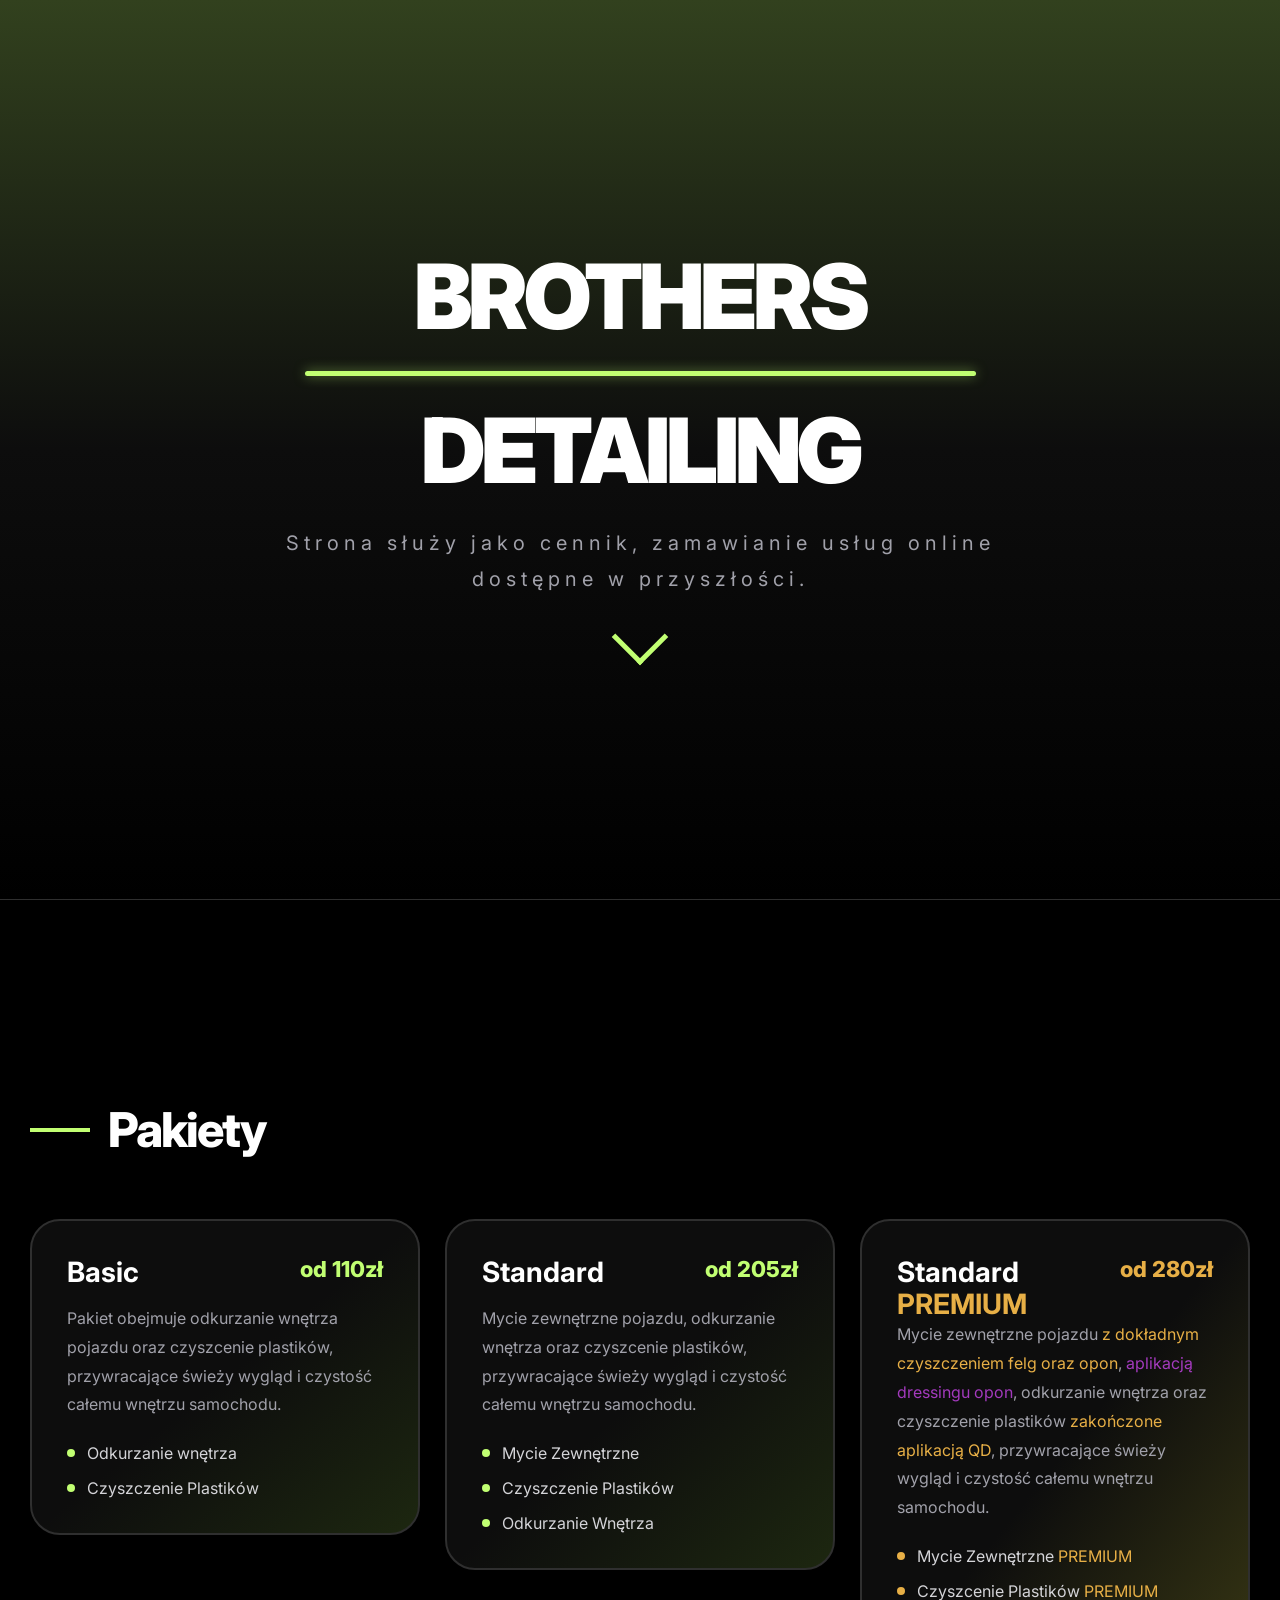
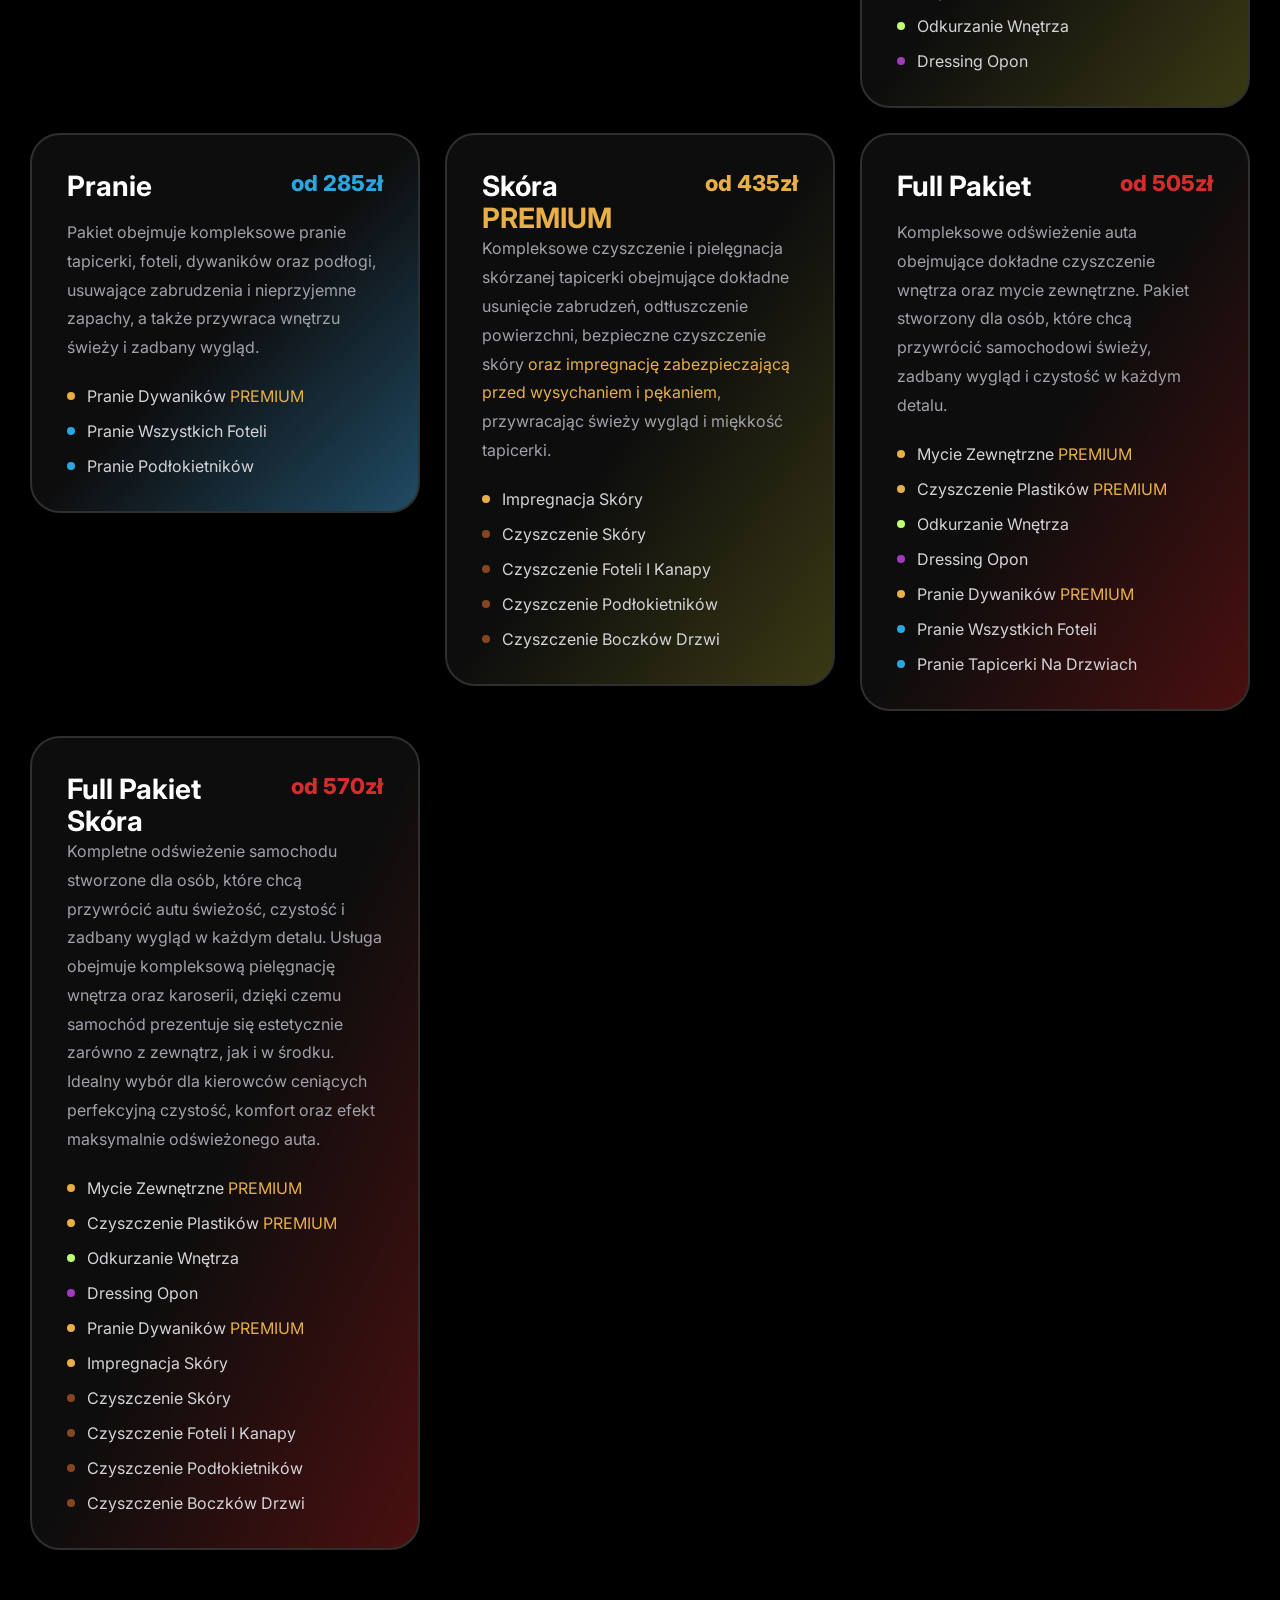
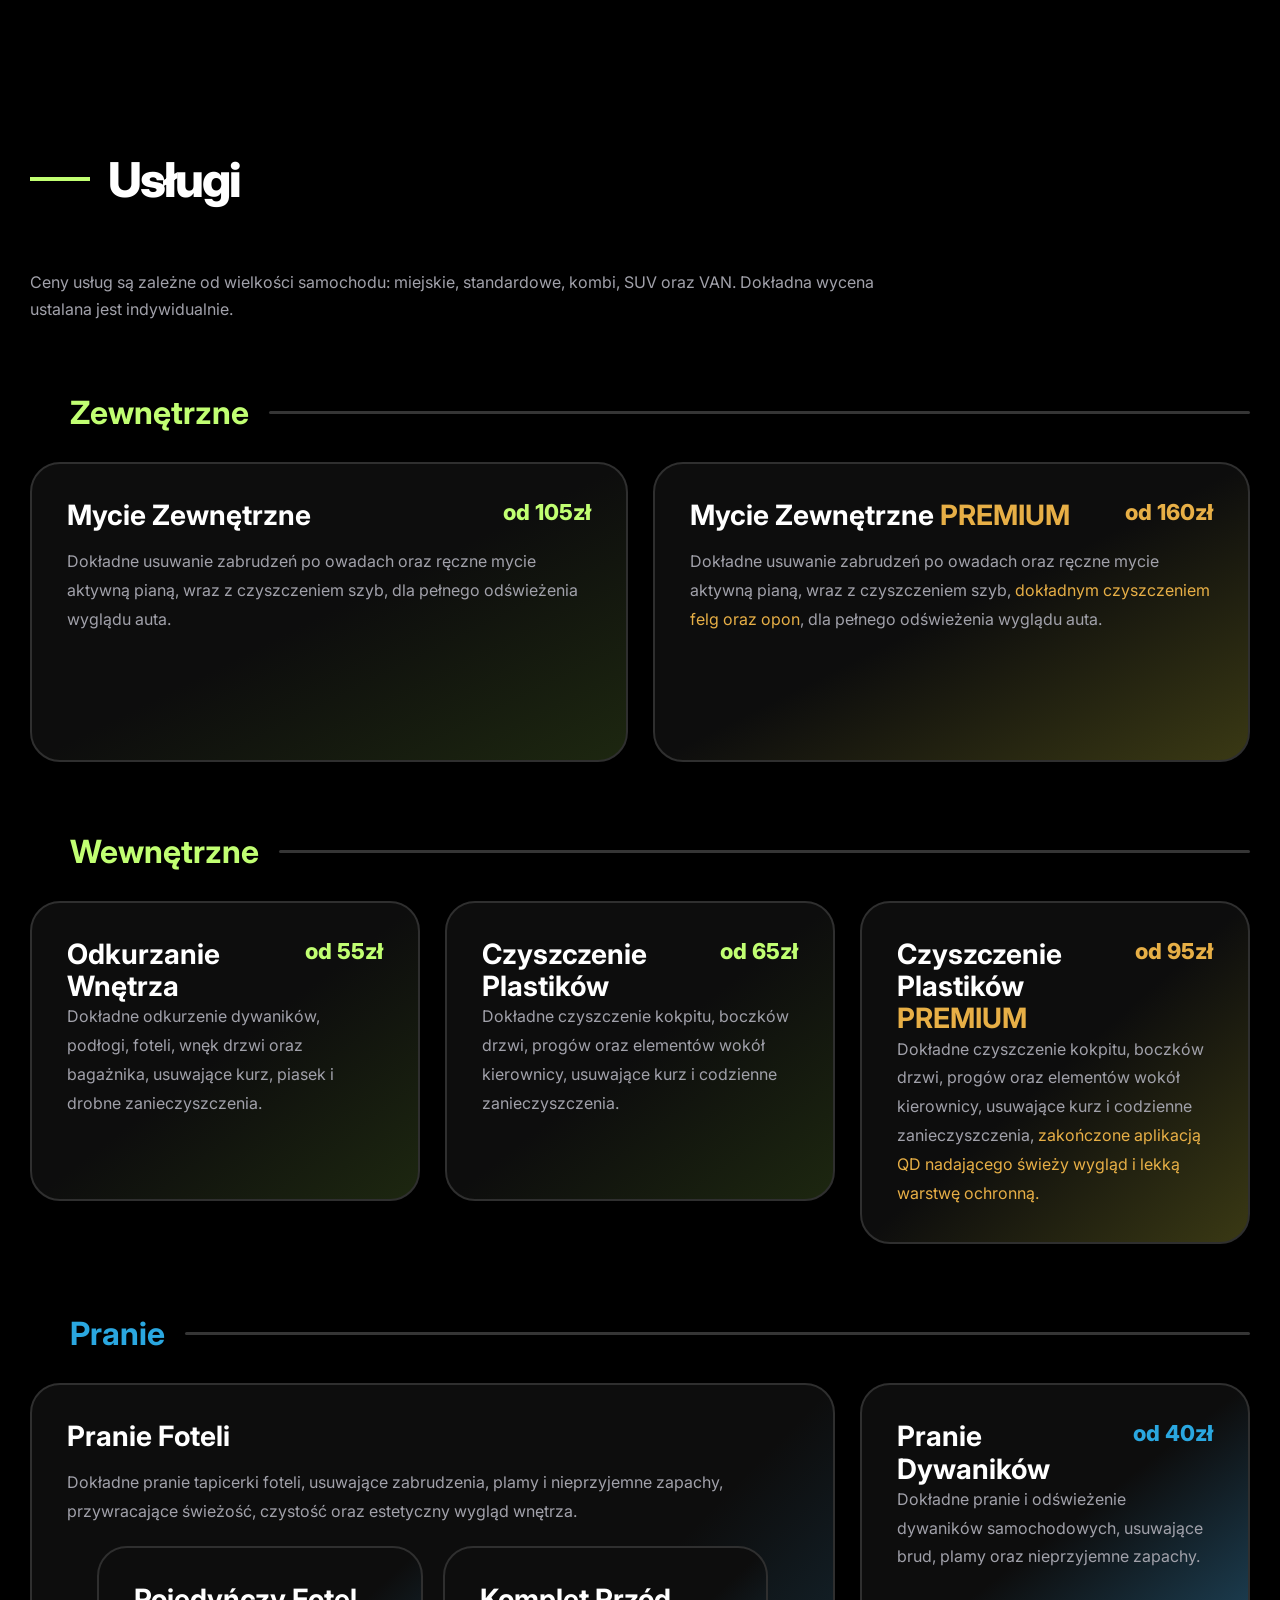
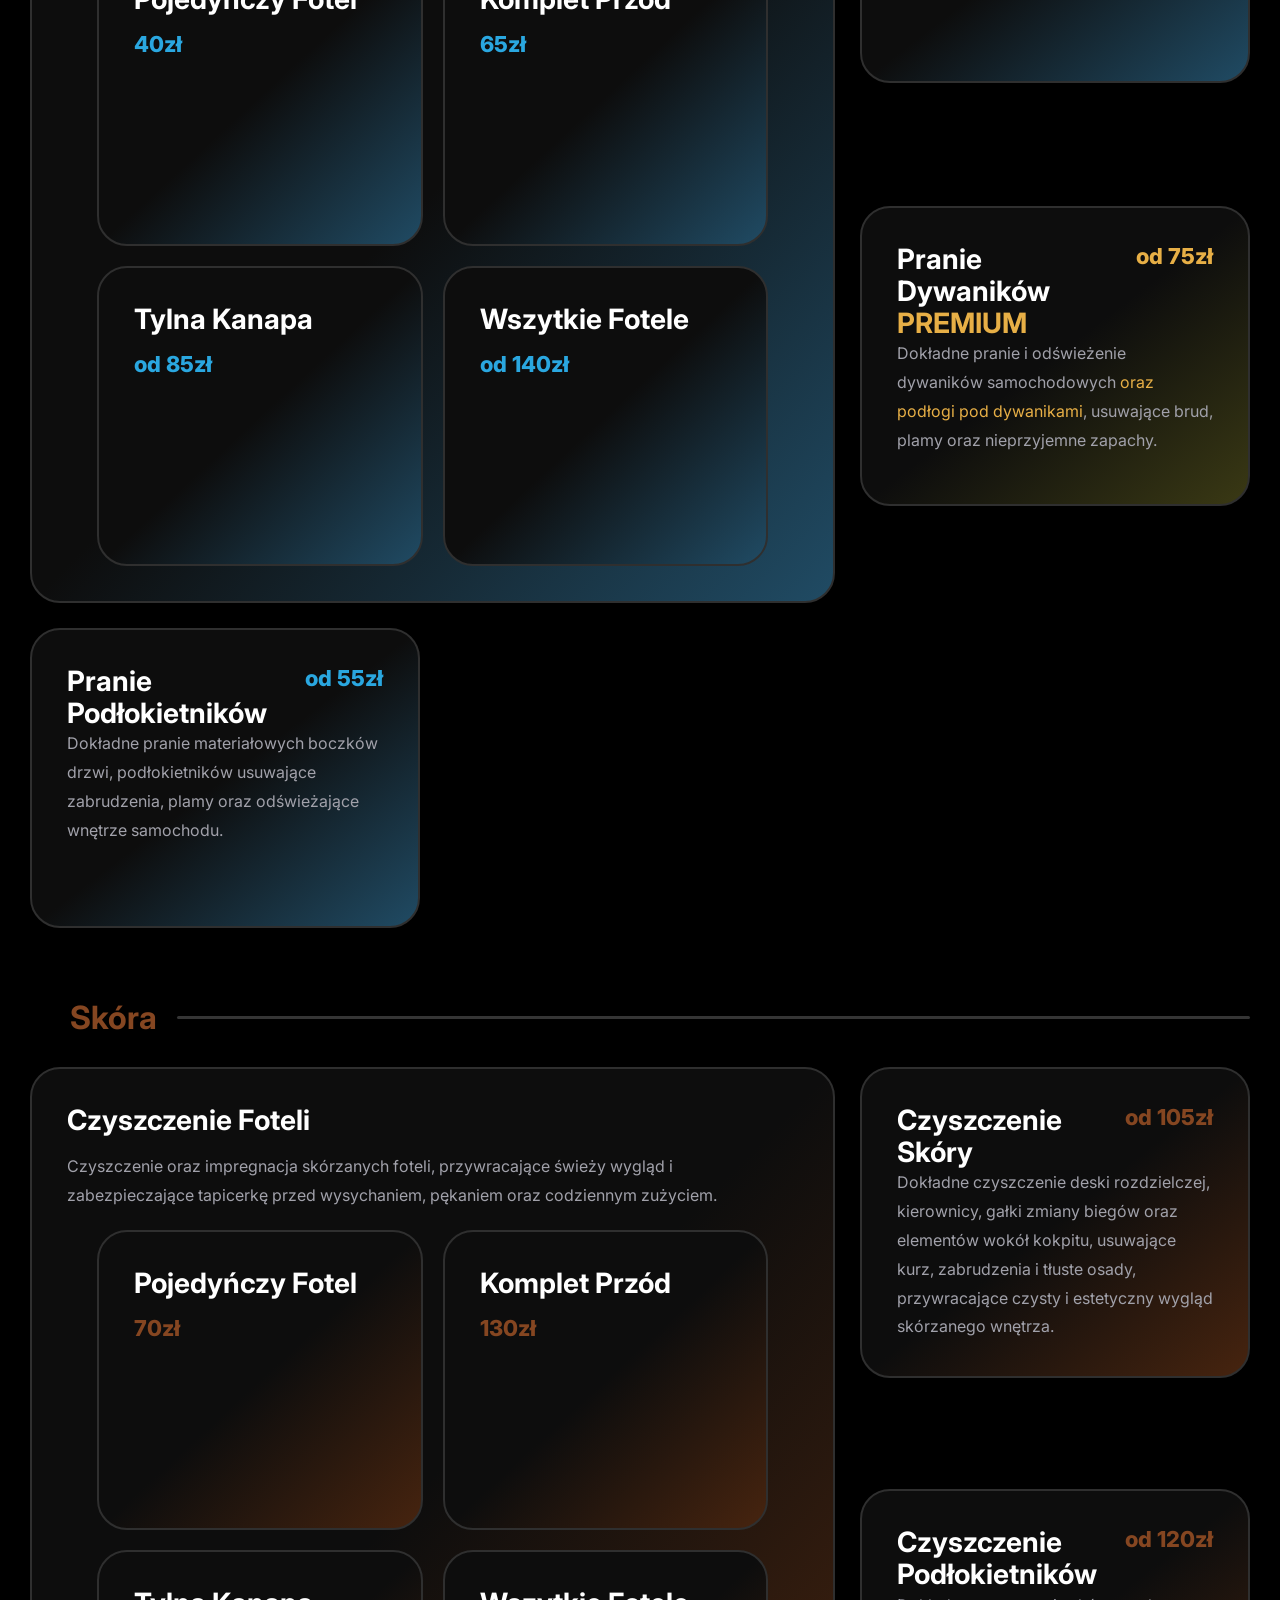
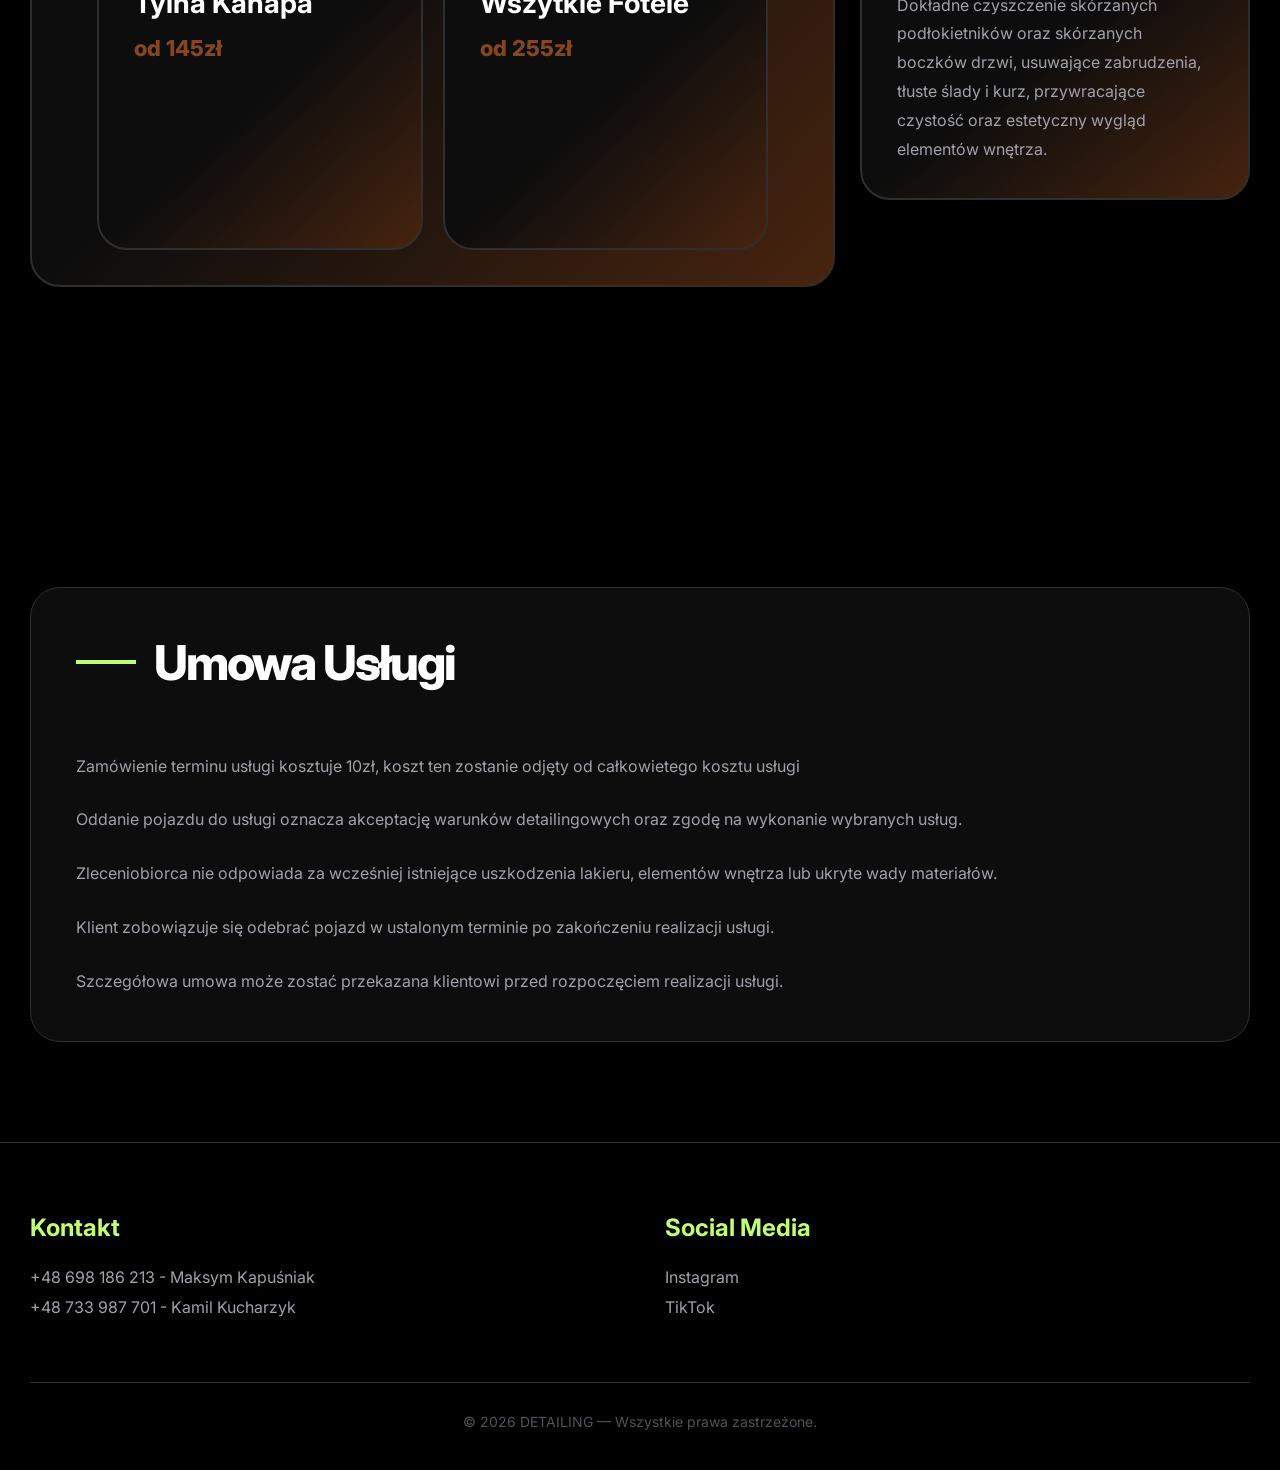
==== commit be5d5eb6: "Add files via upload Przechodzi płatność - nie ustawia is_paid" ====
--- a/index.html
+++ b/index.html
@@ -27,7 +27,7 @@
 
     <h1>BROTHERS</h1>
     <div class="logo-line"></div>
-    <h1 style="padding-top: 20px;">DETAILING</h1>
+    <h1 class="hero-detailing">DETAILING</h1>
     <p>
       Strona służy jako cennik, zamawianie usług online dostępne w przyszłości.
     </p><br>
@@ -37,19 +37,7 @@
 </a>
 
 <section>
-  <div class="sidebar container" id="sidebar">
-  <div class="card normal">
-    <h3 class="card-top">Podsumowanie</h3>
-  
-    <div style="color: var(--text);" id="list"></div>
-  
-    <div class="total catd-top">
-      Suma: <span class="price-normal"><span id="total">0</span>zł</span>
-    </div><br>
-    <button>Przenieś do Zamówienia</button>
-    <button id="clear-cart" class="clear-btn">Wyczyść</button>
-  </div>
-  </div>
+
 
 <section id="pakiety"><!--Pakiety-->
 <div class="container">
@@ -595,84 +583,6 @@
 </div>
 </section>
 </section>
-<section><!--Zamawianie-->
-  <div class="container">
-    <div class="section-title">
-      <div class="line"></div>
-      <h2>Zamawianie Usługi</h2>
-    </div>
-    <p class="note">
-      Ceny usług są zależne od wielkości samochodu: miejskie, standardowe, kombi, SUV oraz VAN. Dokładna wycena
-      ustalana jest indywidualnie.
-    </p>
-
-
-  <div class="card normal">
-    <div id="sidebar">
-    <h3 class="card-top">Podsumowanie</h3>
-  
-    <div style="color: var(--text);" id="list"></div>
-  
-    <div class="total catd-top">
-      Suma: <span class="price-normal"><span id="total">0</span>zł</span>
-    </div></div><br>
-    
-    <form class="zamowienie">
-      <h2>Uzupełnij</h2>
-      <div class="form-group">
-        <input type="text" id="firstName" placeholder="Wpisz imię" required>
-      </div>
-      
-      <div class="form-group">
-        <input type="text" id="lastName" placeholder="Wpisz nazwisko" required>
-      </div>
-      
-      <div class="form-group">
-        <input type="tel" id="phone" placeholder="Wpisz numer telefonu" required>
-      </div>
-      
-      <div class="form-group">
-        <input type="email" id="email" name="email" placeholder="np. kontakt@gmail.com" required>
-      </div>
-      <div class="grid-form">
-      <div class="form-group">
-        <label for="stan"><p>Stan auta</p>
-        <select id="stan" name="stan" required>
-          <option value="zadbany">Zadbany</option>
-          <option value="normalny">Normalny</option>
-          <option value="Brudny">Brudny</option>
-        </select>
-        </label>
-      </div>
-
-      <div class="form-group">
-        <label for="dzien"><p>Dzień</p>
-        <select id="dzien" name="dzien" required>
-          <option value="zadbany">Zadbany</option>
-          <option value="normalny">Normalny</option>
-          <option value="Brudny">Brudny</option>
-        </select>
-        </label>
-      </div>
-
-      <div class="form-group">
-        <label for="godzina"><p>Godzina</p>
-        <select id="godzina" name="godzina" required>
-          <option value="zadbany">Zadbany</option>
-          <option value="normalny">Normalny</option>
-          <option value="Brudny">Brudny</option>
-        </select>
-        </label>
-      </div>
-</div>
-      <div class="zapoznanie">
-        <input type="checkbox" required><p>Zapoznałem sie z <a href="#umowa"> umową użytkownika</a></p>
-      </div>
-      <div><button onclick="goPay(event)"><h2>Zarezerwuj</h2></button></div>
-    </form>
-  </div>
-
-</section>
 
 <section><!--Umowa-->
     <div class="container" id="umowa">
@@ -979,4 +889,4 @@
 </script>
 
 </body>
-</html>+</html>
--- a/style.css
+++ b/style.css
@@ -77,6 +77,14 @@
     line-height: 1.8;
 }
 
+.hero-detailing {
+    padding-top: 20px;
+}
+
+.text-muted {
+    color: var(--text);
+}
+
 .kontakt {
     position: absolute;
     top: 20px;
@@ -92,7 +100,7 @@
 
 .line {
     width: 60px;
-    height: 2px;
+    height: 4px;
     background: var(--lime);
 }
 .logo-line {
@@ -110,29 +118,155 @@
     letter-spacing: -2px;
 }
 
+.services-collapse {
+    display: block;
+}
+
+.services-collapse__summary {
+    cursor: pointer;
+    list-style: none;
+    user-select: none;
+}
+
+.services-collapse__summary::-webkit-details-marker {
+    display: none;
+}
+
+.services-collapse:not([open]) .services-collapse__summary {
+    margin-bottom: 0;
+}
+
+.services-toggle-mark {
+    flex: 0 0 auto;
+}
+
+.services-toggle-mark.arrow {
+    width: 30px;
+    height: 30px;
+    border-right: 5px solid var(--lime);
+    border-bottom: 5px solid var(--lime);
+    transform: rotate(45deg);
+    animation: none;
+}
+
+.services-toggle-mark.line {
+    width: 60px;
+    height: 4px;
+    background: var(--lime);
+}
+
 .grid {
     display: grid;
     grid-template-columns: repeat(auto-fit, minmax(320px, 1fr));
     gap: 25px;
+    align-items: start;
 }
 
 .grid-form {
     display: grid;
-    grid-template-columns: repeat(auto-fit, minmax(150px, 1fr));
+    grid-template-columns: repeat(auto-fit, minmax(270px, 1fr));
     gap: 25px;
 }
 
-.grid-small {
-    display: grid;
-    grid-template-columns: repeat(2, 1fr);
-    gap: 20px;
-}
-
-@media (max-width: 850px) {
-    .grid-small {
-    grid-template-columns: repeat(1, 1fr);
-    }
-}
+.grid-small {
+    display: grid;
+    grid-template-columns: repeat(2, 1fr);
+    gap: 20px;
+}
+
+@media (max-width: 850px) {
+    .grid-small {
+    grid-template-columns: repeat(1, 1fr);
+    }
+
+    .vehicle-size-panel {
+        padding: 24px;
+    }
+
+    .vehicle-size-grid {
+        grid-template-columns: 1fr !important;
+        gap: 14px;
+        margin-top: 18px;
+    }
+
+    .vehicle-size-panel__top {
+        align-items: flex-start;
+        flex-direction: column;
+        gap: 12px;
+    }
+
+    .vehicle-size-panel__hint {
+        text-align: left;
+    }
+
+    .vehicle-size-option {
+        flex-direction: column;
+        align-items: flex-start;
+        width: 100%;
+        min-height: auto;
+        padding: 18px;
+        gap: 14px;
+    }
+
+    .vehicle-size-option__icon {
+        width: 60px;
+        height: 60px;
+        border-radius: 18px;
+    }
+
+    .vehicle-size-option__icon svg {
+        width: 36px;
+        height: 36px;
+    }
+
+    .vehicle-size-option__content strong {
+        font-size: 17px;
+    }
+
+    .vehicle-size-option__content span {
+        font-size: 14px;
+        line-height: 1.55;
+    }
+}
+
+@media (min-width: 851px) and (max-width: 1200px) {
+    .vehicle-size-grid {
+        grid-template-columns: repeat(2, minmax(0, 1fr));
+    }
+}
+
+@media (max-width: 520px) {
+    .vehicle-size-panel {
+        padding: 20px;
+    }
+
+    .vehicle-size-grid {
+        gap: 12px;
+    }
+
+    .vehicle-size-grid,
+    .vehicle-size-option {
+        width: 100%;
+    }
+
+    .vehicle-size-option {
+        padding: 16px;
+        border-radius: 20px;
+    }
+
+    .vehicle-size-panel__eyebrow {
+        font-size: 12px;
+    }
+
+    .vehicle-size-panel__hint,
+    .vehicle-size-option__content span {
+        font-size: 13px;
+    }
+
+    .vehicle-size-option__content {
+        gap: 6px;
+    }
+}
 
 .podpunkt {
     padding-left: 40px;
@@ -141,6 +275,48 @@
     gap: 20px;
     display: flex;
     margin: 70px 0 30px;
+}
+
+.service-category-collapse {
+    display: block;
+}
+
+.service-category-collapse__summary {
+    cursor: pointer;
+    list-style: none;
+    user-select: none;
+    color: var(--lime);
+}
+
+.service-category-collapse__summary::-webkit-details-marker {
+    display: none;
+}
+
+.service-category-collapse:not([open]) .service-category-collapse__summary {
+    margin-bottom: 0;
+}
+
+.service-category-collapse__summary:has(.podpunkt-header-pranie) {
+    color: var(--pranie);
+}
+
+.service-category-collapse__summary:has(.podpunkt-header-skora) {
+    color: var(--skora);
+}
+
+.service-category-collapse .services-toggle-mark.arrow {
+    width: 22px;
+    height: 22px;
+    border-right-color: currentColor;
+    border-bottom-color: currentColor;
+    border-right-width: 4px;
+    border-bottom-width: 4px;
+}
+
+.service-category-collapse .services-toggle-mark.line {
+    width: 34px;
+    height: 4px;
+    background: currentColor;
 }
 
 .podpunkt-header {
@@ -168,12 +344,142 @@
     border-radius: 20px;
 }
 
-.card {
-    border: 2px solid var(--border);
-    border-radius: 30px;
-    padding: 35px;
-    transition: 0.3s ease;
-    scroll-margin-top: 25vh;
+.card {
+    border: 2px solid var(--border);
+    border-radius: 30px;
+    padding: 35px;
+    transition: 0.3s ease;
+    scroll-margin-top: 25vh;
+}
+
+.vehicle-size-panel {
+    margin-bottom: 34px;
+}
+
+.vehicle-size-panel__top {
+    align-items: center;
+    margin-bottom: 0;
+}
+
+.vehicle-size-panel__eyebrow {
+    margin-bottom: 8px;
+    color: var(--lime);
+    font-size: 13px;
+    font-weight: 800;
+    letter-spacing: 0.12em;
+    text-transform: uppercase;
+}
+
+.vehicle-size-panel__hint {
+    color: var(--text);
+    font-size: 14px;
+    font-weight: 600;
+    text-align: right;
+}
+
+.vehicle-size-grid {
+    display: grid;
+    grid-template-columns: repeat(3, minmax(0, 1fr));
+    gap: 18px;
+    margin-top: 24px;
+}
+
+.vehicle-size-option {
+    --vehicle-accent: var(--lime);
+    position: relative;
+    display: flex;
+    align-items: flex-start;
+    gap: 16px;
+    min-height: 156px;
+    padding: 20px;
+    border: 1px solid var(--border);
+    border-radius: 24px;
+    background: rgba(255, 255, 255, 0.02);
+    cursor: pointer;
+    transition: transform 0.25s ease, border-color 0.25s ease, box-shadow 0.25s ease, background 0.25s ease;
+}
+
+.vehicle-size-option--small {
+    --vehicle-accent: var(--lime);
+}
+
+.vehicle-size-option--medium {
+    --vehicle-accent: var(--premium);
+}
+
+.vehicle-size-option--large {
+    --vehicle-accent: var(--full);
+}
+
+.vehicle-size-option:hover {
+    transform: translateY(-4px);
+    border-color: color-mix(in srgb, var(--vehicle-accent) 55%, var(--border));
+    background: linear-gradient(180deg, rgba(255, 255, 255, 0.04), rgba(255, 255, 255, 0.01));
+    box-shadow: 0 18px 45px rgba(0, 0, 0, 0.24);
+}
+
+.vehicle-size-option.is-selected {
+    border-color: var(--vehicle-accent);
+    box-shadow: 0 0 0 1px color-mix(in srgb, var(--vehicle-accent) 40%, transparent), 0 0 28px color-mix(in srgb, var(--vehicle-accent) 20%, transparent);
+    background: linear-gradient(180deg, color-mix(in srgb, var(--vehicle-accent) 16%, transparent), rgba(255, 255, 255, 0.01));
+    transform: translateY(-2px);
+}
+
+.vehicle-size-option input {
+    position: absolute;
+    inset: 0;
+    opacity: 0;
+    pointer-events: none;
+}
+
+.vehicle-size-option__icon {
+    display: inline-flex;
+    align-items: center;
+    justify-content: center;
+    flex: 0 0 auto;
+    width: 72px;
+    height: 72px;
+    border-radius: 22px;
+    border: 1px solid color-mix(in srgb, var(--vehicle-accent) 28%, var(--border));
+    background: radial-gradient(circle at top, color-mix(in srgb, var(--vehicle-accent) 18%, transparent), rgba(255, 255, 255, 0.02));
+    color: var(--vehicle-accent);
+    box-shadow: inset 0 1px 0 rgba(255, 255, 255, 0.04);
+}
+
+.vehicle-size-option__icon svg {
+    width: 42px;
+    height: 42px;
+}
+
+.vehicle-size-option__content {
+    display: flex;
+    flex-direction: column;
+    gap: 8px;
+    min-width: 0;
+}
+
+.vehicle-size-option__content strong {
+    color: white;
+    font-size: 18px;
+    font-weight: 800;
+    letter-spacing: -0.02em;
+}
+
+.vehicle-size-option__content span {
+    color: var(--text);
+    line-height: 1.65;
+    font-size: 15px;
+}
+
+.grid .card {
+    position: relative;
+    padding-bottom: 35px;
+    overflow: visible;
+    display: flex;
+    flex-direction: column;
+    height: auto;
+    align-self: start;
+    min-height: 300px;
 }
 .select:has(input:checked) {
   transform: scale(1.02);
@@ -365,17 +671,192 @@
   transform: scale(1.02);
 }
 
+.card.selected {
+    transform: translateY(-5px) scale(1.02);
+}
+
+.card .add-to-cart {
+    position: static;
+    z-index: 2;
+    display: inline-flex;
+    align-items: center;
+    justify-content: center;
+    width: auto;
+    min-width: 0;
+    width: fit-content;
+    padding: 9px 14px;
+    border-radius: 14px;
+    border: 1px solid var(--add-to-cart-accent, var(--border)) !important;
+    background-color: transparent !important;
+    background-image: none !important;
+    color: var(--add-to-cart-accent, var(--text)) !important;
+    font-family: inherit;
+    font-size: 12px;
+    font-weight: 800;
+    letter-spacing: 0.015em;
+    text-transform: uppercase;
+    box-shadow: none !important;
+    opacity: 0.9;
+    transition: opacity 0.2s ease, color 0.2s ease, border-color 0.2s ease;
+    appearance: none;
+    align-self: flex-start;
+    margin-top: auto;
+}
+
+.card .add-to-cart__label {
+    display: inline-block;
+    white-space: nowrap;
+}
+
+.card .add-to-cart--normal,
+.card-collapse-toggle--normal {
+    --add-to-cart-accent: var(--lime);
+}
+
+.card .add-to-cart--premium,
+.card-collapse-toggle--premium {
+    --add-to-cart-accent: var(--premium);
+}
+
+.card .add-to-cart--pranie,
+.card-collapse-toggle--pranie {
+    --add-to-cart-accent: var(--pranie);
+}
+
+.card .add-to-cart--skora,
+.card-collapse-toggle--skora {
+    --add-to-cart-accent: var(--skora);
+}
+
+.card .add-to-cart--full,
+.card-collapse-toggle--full {
+    --add-to-cart-accent: var(--full);
+}
+
+.card .add-to-cart--dressing,
+.card-collapse-toggle--dressing {
+    --add-to-cart-accent: var(--dressing);
+}
+
+.card .add-to-cart:hover {
+    transform: none !important;
+    opacity: 1;
+    background-color: color-mix(in srgb, var(--add-to-cart-accent, var(--lime)) 10%, transparent) !important;
+}
+
+.card .add-to-cart.is-selected.add-to-cart--normal {
+    color: var(--lime) !important;
+    border-color: var(--lime) !important;
+    background-color: rgba(193, 255, 114, 0.10) !important;
+}
+
+.card .add-to-cart.is-selected.add-to-cart--premium {
+    color: var(--premium) !important;
+    border-color: var(--premium) !important;
+    background-color: rgba(231, 175, 70, 0.10) !important;
+}
+
+.card .add-to-cart.is-selected.add-to-cart--pranie {
+    color: var(--pranie) !important;
+    border-color: var(--pranie) !important;
+    background-color: rgba(42, 167, 224, 0.10) !important;
+}
+
+.card .add-to-cart.is-selected.add-to-cart--skora {
+    color: var(--skora) !important;
+    border-color: var(--skora) !important;
+    background-color: rgba(133, 70, 33, 0.10) !important;
+}
+
+.card .add-to-cart.is-selected.add-to-cart--full {
+    color: var(--full) !important;
+    border-color: var(--full) !important;
+    background-color: rgba(211, 45, 45, 0.10) !important;
+}
+
+.card .add-to-cart.is-selected.add-to-cart--dressing {
+    color: var(--dressing) !important;
+    border-color: var(--dressing) !important;
+    background-color: rgba(163, 58, 189, 0.10) !important;
+}
+
+.card.normal.selected,
+.card.selectn.selected {
+    border-color: var(--lime);
+    box-shadow: 0 0 25px #c1ff7259;
+    background-image: linear-gradient(to bottom right,
+        #0d0d0d,
+        #0d0d0d,
+        #32411e);
+}
+
+.card.premium.selected,
+.card.selectpr.selected {
+    border-color: var(--premium);
+    box-shadow: 0 0 25px #6d673059;
+    background-image: linear-gradient(to bottom right,
+        #0d0d0d,
+        #0d0d0d,
+        #4e4d1d);
+}
+
+.card.pranie.selected,
+.card.selectp.selected {
+    border-color: var(--pranie);
+    box-shadow: 0 0 25px #204b64;
+    background-image: linear-gradient(to bottom right,
+        #0d0d0d,
+        #0d0d0d,
+        #265e7e);
+}
+
+.card.skora.selected {
+    border-color: var(--skora);
+    box-shadow: 0 0 25px #532b13;
+    background-image: linear-gradient(to bottom right,
+        #0d0d0d,
+        #0d0d0d,
+        #532b13);
+}
+
+.card.full.selected,
+.card.selectf.selected {
+    border-color: var(--full);
+    box-shadow: 0 0 25px #af1c1c;
+    background-image: linear-gradient(to bottom right,
+        #0d0d0d,
+        #0d0d0d,
+        #641313);
+}
+
+.card.dressing.selected {
+    border-color: var(--dressing);
+    box-shadow: 0 0 25px #562064;
+    background-image: linear-gradient(to bottom right,
+        #0d0d0d,
+        #0d0d0d,
+        #642574);
+}
+
 .card-top {
     display: flex;
     justify-content: space-between;
     align-items: flex-start;
     gap: 20px;
-    margin-bottom: 25px;
+    margin-bottom: 0;
+}
+
+.card-top--compact {
+    align-items: center;
+    margin-top: 12px;
+    min-height: 40px;
 }
 
 .card h3 {
     font-size: 28px;
     font-weight: 700;
+    line-height: 1.15;
+    min-height: 48px;
 }
 
 .price-normal {
@@ -420,6 +901,28 @@
     white-space: nowrap;
 }
 
+.service-duration {
+    margin-top: 18px;
+    margin-bottom: 18px;
+    color: rgba(255, 255, 255, 0.72);
+    font-size: 14px;
+    font-weight: 600;
+    letter-spacing: 0.02em;
+}
+
+.sidebar .service-duration.service-duration--compact {
+    margin: 8px 0 0;
+}
+
+.package-duration {
+    margin-top: 18px;
+    margin-bottom: 18px;
+    color: rgba(255, 255, 255, 0.72);
+    font-size: 14px;
+    font-weight: 600;
+    letter-spacing: 0.02em;
+}
+
 .premium-text {
     color: var(--premium)
 }
@@ -435,11 +938,50 @@
 }
 
 .package-list {
-    margin-top: 30px;
+    margin-top: 24px;
     list-style: none;
     display: flex;
     flex-direction: column;
     gap: 15px;
+}
+
+.card-top--compact .service-duration,
+.card-top--compact .package-duration {
+    margin: 0;
+}
+
+.card-collapse {
+    margin-top: 16px;
+    margin-bottom: 22px;
+}
+
+.card-collapse p {
+    margin-bottom: 0;
+}
+
+.card-collapse .package-list {
+    margin-bottom: 0;
+}
+
+.card-collapse-toggle {
+    width: auto !important;
+    min-width: 0 !important;
+    padding: 8px 12px !important;
+    border-radius: 999px !important;
+    border: 1px solid var(--add-to-cart-accent, rgba(255, 255, 255, 0.12)) !important;
+    background: transparent !important;
+    color: var(--add-to-cart-accent, var(--text)) !important;
+    font-family: inherit !important;
+    font-size: 12px !important;
+    font-weight: 800 !important;
+    letter-spacing: 0.08em;
+    text-transform: uppercase;
+}
+
+.card-collapse-toggle:hover {
+    border-color: var(--add-to-cart-accent, var(--lime)) !important;
+    color: var(--add-to-cart-accent, var(--lime)) !important;
+    background: transparent !important;
 }
 
 .package-list li {
@@ -569,12 +1111,76 @@
         font-size: 38px;
     }
 
+    .sidebar-floating {
+        display: none !important;
+    }
+
+    .grid {
+        grid-template-columns: 1fr;
+    }
+
+    .grid .card {
+        min-height: 0;
+        padding: 22px;
+    }
+
     .card-top {
-        flex-direction: column;
-    }
-
-    .price {
-        font-size: 20px;
+        flex-direction: row;
+        align-items: flex-start;
+        gap: 12px;
+    }
+
+    .card h3 {
+        min-height: 0;
+        font-size: 22px;
+    }
+
+    .price-normal,
+    .price-dressing,
+    .price-full,
+    .price-skora,
+    .price-pranie,
+    .price-premium {
+        font-size: 18px;
+        margin-left: auto;
+        white-space: nowrap;
+        text-align: right;
+    }
+
+    .card-top--compact {
+        min-height: 0;
+        margin-top: 10px;
+    }
+
+    .service-duration,
+    .package-duration {
+        margin-top: 12px;
+        margin-bottom: 12px;
+        font-size: 13px;
+    }
+
+    .card p {
+        font-size: 15px;
+        line-height: 1.7;
+    }
+
+    .card-collapse {
+        margin-bottom: 16px;
+    }
+
+    .card .add-to-cart {
+        margin-top: 16px;
+        width: 100%;
+        justify-content: center;
+    }
+
+    .card-collapse-toggle {
+        padding: 7px 10px !important;
+        font-size: 11px !important;
+    }
+
+    .size-switcher {
+        display: none;
     }
 }
 
@@ -585,6 +1191,11 @@
     line-height: 1.7;
 }
 
+.note-reset {
+    list-style: none;
+    padding-left: 0;
+}
+
 a {
     text-decoration: none;
     color: inherit;
@@ -592,42 +1203,275 @@
 }
 
 .sidebar {
-    padding: 20px;
-    border-radius: 12px;
+    padding: 10px 0;
     opacity: 0;
-    transform: translateY(-30px);
-    transition: 0.3s;
+    transform: translateY(-16px);
+    transition: opacity 0.24s ease, transform 0.24s ease;
+    position: sticky;
     height: fit-content;
-    position: sticky;
     z-index: 999;
-
-}
-
-.sidebar.show:hover{
-    opacity: 1;
+    will-change: transform, opacity;
 }
 
 .sidebar.show {
     top: 40px;
     position: sticky;
-    opacity: 0.7;
+    opacity: 1;
     transform: translateY(0);
     pointer-events: auto;
 }
 
+.sidebar:not(.show) {
+    pointer-events: none;
+}
+
+.sidebar-floating {
+    position: fixed;
+    top: 24px;
+    right: 24px;
+    width: min(280px, calc(100vw - 24px));
+    max-height: calc(100vh - 48px);
+    overflow: auto;
+    padding: 0;
+    transform: translate3d(16px, 0, 0);
+    transition: opacity 0.18s ease;
+    will-change: opacity;
+}
+
+.sidebar-floating.show {
+    position: fixed;
+    transform: none;
+}
+
+.sidebar-floating.is-hidden {
+    opacity: 0;
+    transform: none;
+    pointer-events: none;
+}
+
+.sidebar-floating .card {
+    padding: 22px;
+    border-radius: 24px;
+    border: 2px solid var(--border);
+    transition: border-color 0.2s ease;
+}
+
+.sidebar-floating .card:hover {
+    border-color: var(--lime);
+    box-shadow: none;
+}
+
+.sidebar-floating .card.normal:hover,
+.sidebar-floating .card.full:hover,
+.sidebar-floating .card.dressing:hover,
+.sidebar-floating .card.pranie:hover,
+.sidebar-floating .card.skora:hover,
+.sidebar-floating .card.premium:hover {
+    transform: none !important;
+}
+
+.sidebar .card {
+    display: flex;
+    flex-direction: column;
+    gap: 14px;
+    padding: 28px;
+    border-radius: 28px;
+    background: linear-gradient(180deg, rgba(13, 13, 13, 0.96) 0%, rgba(13, 13, 13, 0.88) 100%);
+    box-shadow: 0 12px 28px rgba(0, 0, 0, 0.24), inset 0 1px 0 rgba(255, 255, 255, 0.03);
+}
+
+.sidebar-title {
+    margin: 0 0 2px;
+    font-size: 20px;
+    font-weight: 800;
+    letter-spacing: 0.02em;
+    color: #fff;
+}
+
+.sidebar #list,
+.sidebar #list-form {
+    display: flex;
+    flex-direction: column;
+    gap: 10px;
+    min-height: 24px;
+}
+
+.sidebar #list-form .item {
+    margin-bottom: 4px;
+}
+
+.card.normal > #sidebar #list {
+    display: flex;
+    flex-direction: column;
+    gap: 12px;
+    min-height: 24px;
+}
+
+.card.normal > #sidebar #list .item {
+    margin-bottom: 4px;
+}
+
 .total {
-    margin-top: 10px;
+    margin-top: 4px;
+    padding-top: 16px;
+    border-top: 1px solid rgba(255, 255, 255, 0.08);
+    display: flex;
+    flex-direction: column;
+    gap: 8px;
+}
+
+.total .price-normal,
+.total .price-premium,
+.total .price-pranie,
+.total .price-skora,
+.total .price-full {
+    font-size: 24px;
 }
 
 .item {
     display: flex;
     justify-content: space-between;
     align-items: center;
-
-    padding: 10px 0;
-    border-bottom: 2px solid rgba(255, 255, 255, 0.08);
-
+    gap: 12px;
+    padding: 12px 14px;
+    border: 1px solid rgba(255, 255, 255, 0.08);
+    border-radius: 16px;
+    background: rgba(255, 255, 255, 0.03);
     color: var(--text);
+    box-shadow: inset 0 1px 0 rgba(255, 255, 255, 0.03);
+    contain: content;
+    transition: border-color 0.2s ease, background-color 0.2s ease, transform 0.2s ease;
+}
+
+.item:hover {
+    border-color: var(--lime);
+    background: rgba(255, 255, 255, 0.05);
+}
+
+.item-main {
+    display: flex;
+    flex-direction: column;
+    gap: 4px;
+    flex: 1;
+    min-width: 0;
+}
+
+.item-main span:first-child {
+    flex: 1;
+    line-height: 1.4;
+    font-weight: 600;
+}
+
+.item-main span:last-child {
+    white-space: nowrap;
+    color: var(--lime);
+    font-weight: 800;
+}
+
+.item-remove {
+    width: auto !important;
+    min-width: 0 !important;
+    height: auto !important;
+    padding: 0 !important;
+    margin: 0 !important;
+    background: transparent !important;
+    color: transparent !important;
+    border: none !important;
+    font-family: inherit !important;
+    font-size: 12px !important;
+    line-height: 1 !important;
+    font-weight: 800 !important;
+    letter-spacing: 0.02em;
+    text-transform: uppercase;
+    display: inline-flex;
+    align-items: center;
+    justify-content: center;
+    flex: 0 0 auto;
+    opacity: 0;
+    pointer-events: none;
+    transform: translateX(4px);
+    transition: opacity 0.15s ease, color 0.15s ease, transform 0.15s ease;
+}
+
+.item:hover .item-remove {
+    opacity: 1;
+    color: var(--full) !important;
+    pointer-events: auto;
+    transform: translateX(0);
+}
+
+.item-remove:hover {
+    color: var(--full) !important;
+    transform: translateX(0);
+    text-decoration: underline;
+    text-decoration-thickness: 2px;
+    text-underline-offset: 3px;
+}
+
+.sidebar .card button.item-remove,
+.sidebar .card button.item-remove:not(.clear-btn) {
+    width: auto !important;
+    min-width: 0 !important;
+    padding: 0 !important;
+    margin-left: auto !important;
+    background: transparent !important;
+    color: transparent !important;
+    border: none !important;
+    box-shadow: none !important;
+    text-transform: uppercase;
+}
+
+.sidebar .card .item:hover .item-remove {
+    color: var(--full) !important;
+    opacity: 1 !important;
+}
+
+.sidebar .card .item .item-remove:hover {
+    text-shadow: 0 0 10px rgba(211, 45, 45, 0.18);
+    letter-spacing: 0.04em;
+}
+
+.sidebar .service-duration {
+    margin: 0;
+    color: rgba(255, 255, 255, 0.78);
+    font-size: 13px;
+    font-weight: 600;
+}
+
+.sidebar .card button {
+    width: 100%;
+    padding: 12px 16px;
+    border-radius: 16px;
+    font-family: inherit;
+    font-weight: 700;
+}
+
+.sidebar .card button:not(.clear-btn) {
+    background: linear-gradient(135deg, var(--lime), #a8db00);
+    color: #000;
+    border: none;
+}
+
+.sidebar .card button:not(.clear-btn):hover {
+    color: #000;
+    box-shadow: 0 0 20px rgba(193, 255, 114, 0.35);
+}
+
+.sidebar .clear-btn {
+    background: rgba(255, 255, 255, 0.04);
+    color: var(--text);
+    border: 1px solid rgba(255, 255, 255, 0.1);
+}
+
+.sidebar .clear-btn:hover {
+    color: #fff;
+    border-color: var(--lime);
+}
+
+@media (max-width: 900px) {
+    .sidebar-floating {
+        display: none !important;
+    }
 }
 
 .arrow {
@@ -663,22 +1507,39 @@
 .form-group {
     display: flex;
     flex-direction: column;
-    gap: 2px;
+    gap: 6px;
+}
+
+.form-group label {
+    font-size: 13px;
+    font-weight: 500;
+    color: var(--lime);
+    text-transform: uppercase;
+    letter-spacing: 0.5px;
 }
 
 input {
     border: none;
     border-bottom: 2px solid var(--border);
-    padding: 8px 4px 6px;
+    padding: 10px 4px 8px;
     font-size: 15px;
     color: var(--lime);
     background: transparent;
     outline: none;
-    transition: 0.5s;
+    transition: 0.3s ease;
 }
 
 input::placeholder {
     color: #8a8a8a;
+}
+
+input:hover {
+    border-bottom-color: rgba(193, 255, 114, 0.6);
+}
+
+input:focus {
+    border-bottom-color: var(--lime);
+    box-shadow: 0 2px 8px rgba(193, 255, 114, 0.1);
 }
 
 input:focus {
@@ -711,7 +1572,10 @@
     color: #ff3b3b;
 }
 .zapoznanie {
-        padding: 10px;
+    display: flex;
+    align-items: center;
+    gap: 12px;
+    padding: 15px 18px;
     color: var(--text);
     background-image: linear-gradient(to bottom right,
         #0d0d0d,
@@ -721,5 +1585,261 @@
     border: 2px solid var(--border);
     border-radius: 30px;
     transition: 0.3s ease;
-    scroll-margin-top: 25vh;
-}+    cursor: pointer;
+    user-select: none;
+}
+
+.zapoznanie:hover {
+    border-color: var(--lime);
+}
+
+.zapoznanie input[type="checkbox"] {
+    min-width: 20px;
+    width: 20px;
+    height: 20px;
+    cursor: pointer;
+    accent-color: var(--lime);
+}
+
+.zapoznanie span {
+    font-size: 14px;
+    line-height: 1.4;
+}
+
+.zapoznanie a {
+    color: var(--lime);
+    text-decoration: none;
+    transition: 0.2s ease;
+}
+
+.zapoznanie a:hover {
+    text-decoration: underline;
+}
+
+.submit-container {
+    display: flex;
+    justify-content: flex-start;
+    margin-top: 15px;
+}
+
+.btn-rezerwuj {
+    padding: 12px 40px !important;
+    font-size: 16px !important;
+    font-weight: 600;
+    letter-spacing: 0.5px;
+    background-image: linear-gradient(135deg, var(--lime), #a8db00) !important;
+    color: #000 !important;
+    border: none !important;
+    transition: 0.3s ease;
+}
+
+.btn-rezerwuj:hover {
+    scale: 1.05 !important;
+    box-shadow: 0 0 20px rgba(193, 255, 114, 0.5);
+    color: #000 !important;
+}
+
+.day-picker {
+    display: flex;
+    flex-direction: column;
+    gap: 12px;
+    padding: 14px;
+    border: 2px solid var(--border);
+    border-radius: 24px;
+    background-image: linear-gradient(to bottom right,
+        #0d0d0d,
+        #0d0d0d,
+        #1d2710);
+}
+
+.day-picker__header {
+    display: grid;
+    grid-template-columns: 42px 1fr 42px;
+    align-items: center;
+    gap: 10px;
+}
+
+.day-picker__month {
+    text-align: center;
+    font-weight: 700;
+    color: var(--lime);
+    text-transform: capitalize;
+}
+
+.day-picker__header button,
+.day-picker__day {
+    min-height: 42px;
+    padding: 0;
+    border-radius: 14px;
+}
+
+.day-picker__header button {
+    font-size: 22px;
+    line-height: 1;
+}
+
+.day-picker__weekdays,
+.day-picker__grid {
+    display: grid;
+    grid-template-columns: repeat(7, minmax(0, 1fr));
+    gap: 8px;
+}
+
+.day-picker__weekdays span {
+    text-align: center;
+    font-size: 12px;
+    color: var(--text);
+    letter-spacing: 0.06em;
+    text-transform: uppercase;
+}
+
+.day-picker__cell,
+.day-picker__day {
+    display: flex;
+    align-items: center;
+    justify-content: center;
+}
+
+.day-picker__cell--empty {
+    min-height: 42px;
+}
+
+.day-picker__day {
+    color: var(--text);
+    border: 1px solid var(--border);
+    background: rgba(255, 255, 255, 0.02);
+    font-weight: 600;
+}
+
+.day-picker__day:hover:not(:disabled) {
+    transform: translateY(-2px);
+    border-color: var(--lime);
+    color: var(--lime);
+}
+
+.day-picker__day.is-disabled,
+.day-picker__day:disabled {
+    opacity: 0.22;
+    cursor: not-allowed;
+    transform: none;
+    color: #6d6d6d;
+}
+
+.day-picker__day.is-selected {
+    background: rgba(193, 255, 114, 0.15);
+    border-color: var(--lime);
+    color: var(--lime);
+    box-shadow: 0 0 18px rgba(193, 255, 114, 0.18);
+}
+
+.day-picker__selected {
+    color: var(--text);
+    font-size: 14px;
+}
+
+.time-picker {
+    display: flex;
+    flex-direction: column;
+    gap: 12px;
+    padding: 14px;
+    border: 2px solid var(--border);
+    border-radius: 24px;
+    background-image: linear-gradient(to bottom right,
+        #0d0d0d,
+        #0d0d0d,
+        #101a22);
+}
+
+.time-picker__title {
+    color: var(--text);
+    font-size: 14px;
+}
+
+.time-picker__list {
+    display: grid;
+    grid-template-columns: repeat(auto-fit, minmax(120px, 1fr));
+    gap: 8px;
+}
+
+.time-picker__slot {
+    min-height: 42px;
+    border-radius: 14px;
+    border: 1px solid var(--border);
+    background: rgba(255, 255, 255, 0.02);
+    color: var(--text);
+    font-weight: 600;
+}
+
+.time-picker__slot:hover:not(:disabled) {
+    transform: translateY(-2px);
+    border-color: var(--lime);
+    color: var(--lime);
+}
+
+.time-picker__slot.is-selected {
+    background: rgba(193, 255, 114, 0.15);
+    border-color: var(--lime);
+    color: var(--lime);
+    box-shadow: 0 0 18px rgba(193, 255, 114, 0.18);
+}
+
+.time-picker__empty {
+    grid-column: 1 / -1;
+    padding: 12px;
+    text-align: center;
+    color: var(--text);
+}
+
+.day-picker__empty {
+    grid-column: 1 / -1;
+    padding: 18px 12px;
+    text-align: center;
+    color: var(--text);
+}
+.form-page {
+    margin: 0;
+    padding: 40px 16px;
+    font-family: Arial, sans-serif;
+    background: #fff;
+    color: #666;
+}
+
+.form-page .form-box {
+    max-width: 900px;
+    margin: 0 auto;
+}
+
+.form-page .form-grid {
+    display: grid;
+    grid-template-columns: 1fr 1fr;
+    gap: 28px 22px;
+}
+
+.form-page .field {
+    display: flex;
+    flex-direction: column;
+}
+
+.form-page .field input {
+    border: none;
+    border-bottom: 1px solid #cfcfcf;
+    padding: 8px 4px 6px;
+    font-size: 15px;
+    color: #444;
+    background: transparent;
+    outline: none;
+}
+
+.form-page .field input::placeholder {
+    color: #8a8a8a;
+}
+
+.form-page .field input:focus {
+    border-bottom-color: #888;
+}
+
+@media (max-width: 600px) {
+    .form-page .form-grid {
+        grid-template-columns: 1fr;
+    }
+}
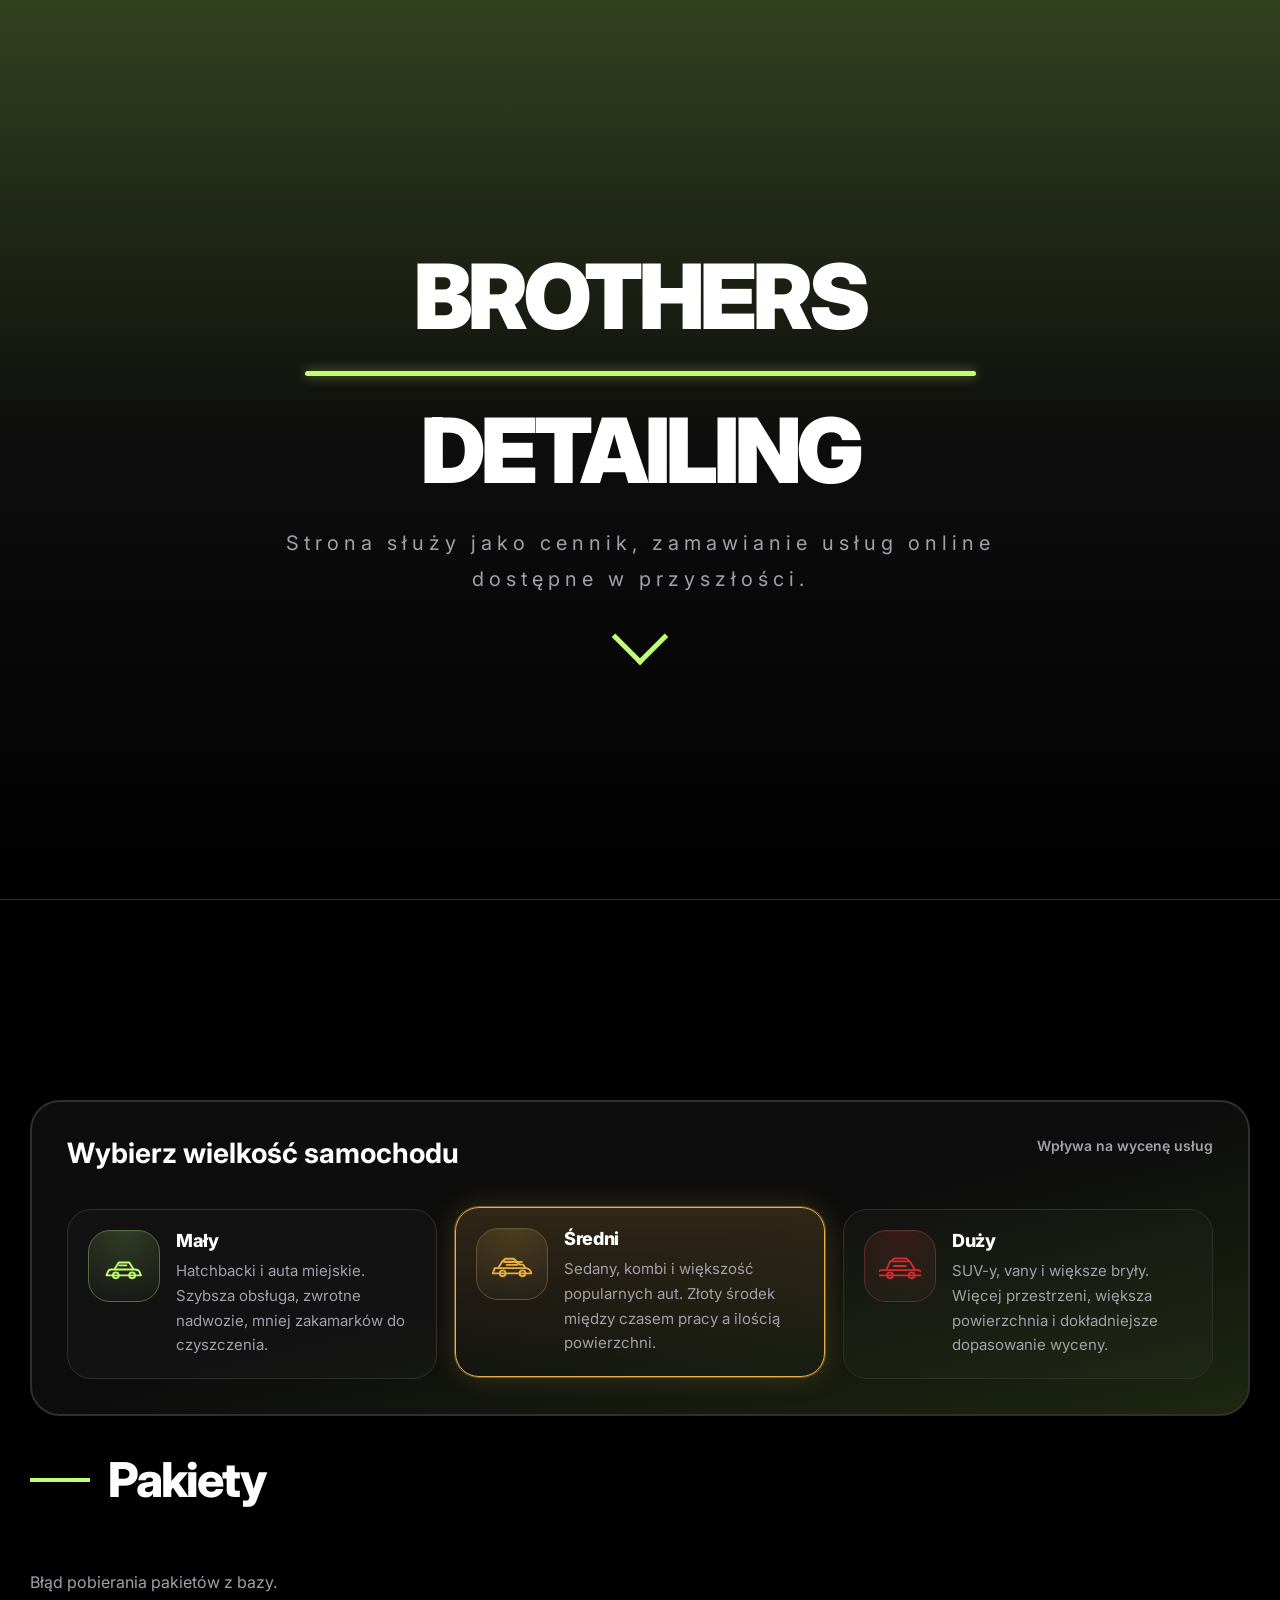
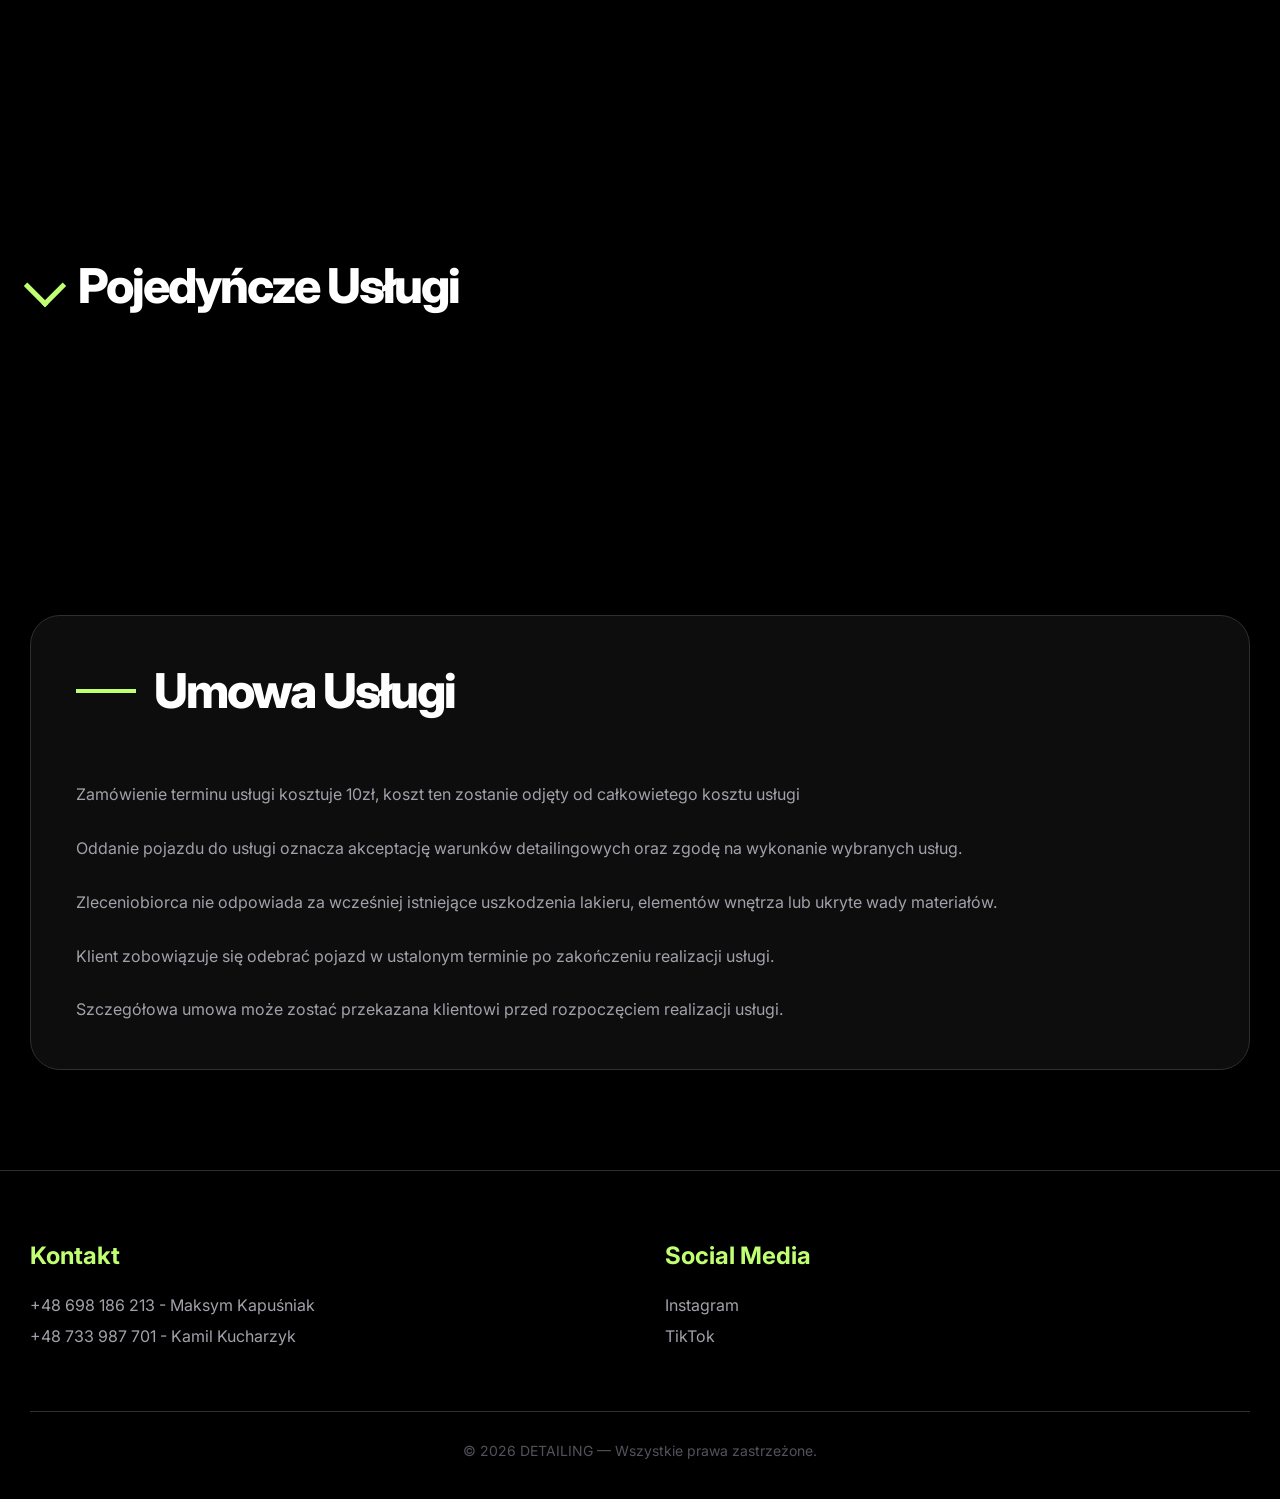
==== commit bfa42274: "Add files via upload" ====
--- a/index.html
+++ b/index.html
@@ -1,5 +1,6 @@
 <!DOCTYPE html>
 <html lang="pl">
+
 <head>
   <meta charset="UTF-8" />
   <meta name="viewport" content="width=device-width, initial-scale=1.0" />
@@ -8,583 +9,157 @@
 
   <link rel="preconnect" href="https://fonts.googleapis.com">
   <link rel="preconnect" href="https://fonts.gstatic.com" crossorigin>
-  <link href="https://fonts.googleapis.com/css2?family=Inter:wght@300;400;500;600;700;800;900&display=swap" rel="stylesheet">
+  <link href="https://fonts.googleapis.com/css2?family=Inter:wght@300;400;500;600;700;800;900&display=swap"
+    rel="stylesheet">
   <link rel="stylesheet" href="style.css">
   <link rel="preconnect" href="https://fonts.googleapis.com">
   <link rel="preconnect" href="https://fonts.gstatic.com" crossorigin>
   <link rel="icon" type="png" href="Img/icon.png">
-  
+
   <link href="https://fonts.googleapis.com/css2?family=Anton&display=swap" rel="stylesheet">
 
-  
 </head>
 
 <body>
 
-<a href="#pakiety">
-<section class="hero">
-  <div class="container">
-
-    <h1>BROTHERS</h1>
-    <div class="logo-line"></div>
-    <h1 class="hero-detailing">DETAILING</h1>
-    <p>
-      Strona służy jako cennik, zamawianie usług online dostępne w przyszłości.
-    </p><br>
-    <p class="arrow"></p><!--z dedykacją dla ulu-->
-  </div>
-</section>
-</a>
-
-<section>
-
-
-<section id="pakiety"><!--Pakiety-->
-<div class="container">
-  <div class="section-title">
-    <div class="line"></div>
-    <h2>Pakiety</h2>
-</div>
-
-
-
-
-  <div class="grid">
-
-    <label class="card normal selectn">
-    <input type="radio" name="pakiet" value="Basic" hidden data-price="110">
-
-      <div class="card-top">
-        <h3>Basic</h3>
-        <div class="price-normal">od 110zł</div>
+  <a href="#pakiety">
+    <section class="hero">
+      <div class="container">
+
+        <h1>BROTHERS</h1>
+        <div class="logo-line"></div>
+        <h1 class="hero-detailing">DETAILING</h1>
+        <p>
+          Strona służy jako cennik, zamawianie usług online dostępne w przyszłości.
+        </p><br>
+        <p class="arrow"></p><!--z dedykacją dla ulu-->
       </div>
-    
-      <p>
-        Pakiet obejmuje odkurzanie wnętrza pojazdu oraz czyszcenie plastików, przywracające świeży wygląd
-        i czystość całemu wnętrzu samochodu.
-      </p>
-    
-      <ul class="package-list">
-        <a href="#odkurzanie-wnetrza" onclick="highlightCard('odkurzanie-wnetrza')">
-          <li>
-            <div class="dot"></div>Odkurzanie wnętrza
-          </li>
-        </a>
-        <a href="#czyszczenie-plastikow" onclick="highlightCard('czyszczenie-plastikow')">
-          <li>
-            <div class="dot"></div>Czyszczenie Plastików
-          </li>
-        </a>
-      </ul>
-    </label>
-
-    <label class="card normal selectn">
-    <input type="radio" name="pakiet" value="Standard" hidden data-price="205">
-    <div class="card-top">
-      <h3>Standard</h3>
-      <div class="price-normal">od 205zł</div>
-    </div>
-  
-    <p>
-      Mycie zewnętrzne pojazdu, odkurzanie wnętrza oraz czyszcenie plastików, przywracające świeży wygląd
-      i czystość całemu wnętrzu samochodu.
-    </p>
-  
-    <ul class="package-list">
-      <a href="#mycie-zewnetrzne" onclick="highlightCard('mycie-zewnetrzne')">
-        <li>
-          <div class="dot"></div>Mycie Zewnętrzne
-        </li>
-      </a>
-      <a href="#czyszczenie-plastikow" onclick="highlightCard('czyszczenie-plastikow')">
-        <li>
-          <div class="dot"></div>Czyszczenie Plastików
-        </li>
-      </a>
-      <a href="#odkurzanie-wnetrza" onclick="highlightCard('odkurzanie-wnetrza')">
-        <li>
-          <div class="dot"></div>Odkurzanie Wnętrza
-        </li>
-      </a>
-    </ul>
-    </label>
-
-    <label class="card premium selectpr">
-    <input type="radio" name="pakiet" value="StandardP" hidden>
-      <div class="card-top">
-        <h3>Standard <span class="premium-text">PREMIUM</span></h3>
-        <div class="price-premium">od 280zł</div>
-      </div>
-    
-      <p>
-        Mycie zewnętrzne pojazdu <span class="premium-text">z dokładnym czyszczeniem felg oraz opon</span>, <span class="dressing-text">aplikacją dressingu opon</span>, odkurzanie wnętrza oraz czyszczenie plastików <span class="premium-text">zakończone aplikacją QD</span>, przywracające świeży wygląd i czystość
-        całemu wnętrzu samochodu.
-
-      </p>
-    
-      <ul class="package-list">
-        <a href="#mycie-zewnetrzne-premium" onclick="highlightCard('mycie-zewnetrzne-premium')">
-          <li>
-            <div class="dot-premium"></div><div>Mycie Zewnętrzne <span class="premium-text">PREMIUM</span></div>
-          </li>
-        </a>
-        <a href="#czyszczenie-plastikow-premium" onclick="highlightCard('czyszczenie-plastikow-premium')">
-          <li>
-            <div class="dot-premium"></div><div>Czyszcenie Plastików <span class="premium-text">PREMIUM</span></div>
-          </li>
-        </a>
-        <a href="#odkurzanie-wnetrza" onclick="highlightCard('odkurzanie-wnetrza')">
-          <li>
-            <div class="dot"></div>Odkurzanie Wnętrza
-          </li>
-        </a>
-        <a>
-          <li>
-            <div class="dot-dressing"></div>Dressing Opon
-          </li>
-        </a>
-      </ul>
-    </label>
-  
-    <label class="card pranie">
-    <input type="radio" name="pakiet" value="Pranie" hidden>
-      <div class="card-top">
-        <h3>Pranie</h3>
-        <div class="price-pranie">od 285zł</div>
-      </div>
-  
-      <p>
-        Pakiet obejmuje kompleksowe pranie tapicerki, foteli, dywaników oraz podłogi, usuwające zabrudzenia i nieprzyjemne zapachy, a także przywraca wnętrzu
-        świeży i zadbany wygląd.
-      </p>
-  
-      <ul class="package-list">
-        <a href="#pranie-dywanikow-premium" onclick="highlightCard('pranie-dywanikow-premium')">
-          <li>
-            <div class="dot-premium"></div>
-            <div>Pranie Dywaników <span class="premium-text">PREMIUM</span></div>
-          </li>
-        </a>
-        <a href="#wszystkie-fotele" onclick="highlightCard('wszystkie-fotele')">
-          <li>
-            <div class="dot-pranie"></div>Pranie Wszystkich Foteli
-          </li>
-        </a>
-        <a href="#pranie-drzwi" onclick="highlightCard('pranie-drzwi')">
-          <li>
-            <div class="dot-pranie"></div>Pranie Podłokietników
-          </li>
-        </a>
-      </ul>
-    </label>
-
-    <label class="card premium">
-    <input type="radio" name="pakiet" value="SkoraP" hidden>
-      <div class="card-top">
-        <h3>Skóra <span class="premium-text">PREMIUM</span></h3>
-        <div class="price-premium">od 435zł</div>
-      </div>
-    
-      <p>
-        Kompleksowe czyszczenie i pielęgnacja skórzanej tapicerki obejmujące dokładne usunięcie zabrudzeń, odtłuszczenie
-        powierzchni, bezpieczne czyszczenie skóry <span class="premium-text"> oraz impregnację zabezpieczającą przed wysychaniem i pękaniem</span>,
-        przywracając
-        świeży wygląd i miękkość tapicerki.
-      </p>
-    
-      <ul class="package-list">
-        </a>
-          <li>
-            <div class="dot-premium"></div>Impregnacja Skóry
-          </li>
-        </a>
-        <a href="#skora" onclick="highlightCard('skora')">
-          <li>
-            <div class="dot-skora"></div>Czyszczenie Skóry
-          </li>
-        </a>
-        <a href="#skora-kanapy" onclick="highlightCard('skora-kanapy')">
-          <li>
-            <div class="dot-skora"></div>Czyszczenie Foteli I Kanapy
-          </li>
-        </a>
-        <a href="#czyszcenie-podlokietnikow" onclick="highlightCard('czyszcenie-podlokietnikow')">
-          <li>
-            <div class="dot-skora"></div>Czyszczenie Podłokietników
-          </li>
-        </a>
-        <a href="#czyszcenie-boczkow-drzwi" onclick="highlightCard('czyszcenie-boczkow-drzwi')">
-          <li>
-            <div class="dot-skora"></div>Czyszczenie Boczków Drzwi
-          </li>
-        </a>
-      </ul>
-    </label>
-
-    <label class="card full">
-    <input type="radio" name="pakiet" value="FullPakiet" hidden>
-      <div class="card-top">
-        <h3>Full Pakiet</h3>
-        <div class="price-full">od 505zł</div>
-      </div>
-    
-      <p>
-        Kompleksowe odświeżenie auta obejmujące dokładne czyszczenie wnętrza oraz mycie zewnętrzne. Pakiet stworzony dla osób, które chcą przywrócić samochodowi świeży, zadbany wygląd i czystość w każdym detalu.
-      </p>
-    
-      <ul class="package-list">
-        <a href="#mycie-zewnetrzne-premium" onclick="highlightCard('mycie-zewnetrzne-premium')">
-          <li>
-            <div class="dot-premium"></div>
-            <div>Mycie Zewnętrzne <span class="premium-text">PREMIUM</span></div>
-          </li>
-        </a>
-        <a href="#czyszczenie-plastikow-premium" onclick="highlightCard('czyszczenie-plastikow-premium')">
-          <li>
-            <div class="dot-premium"></div>
-            <div>Czyszczenie Plastików <span class="premium-text">PREMIUM</span></div>
-          </li>
-        </a>
-        <a href="#odkurzanie-wnetrza" onclick="highlightCard('odkurzanie-wnetrza')">
-          <li>
-            <div class="dot"></div>Odkurzanie Wnętrza
-          </li>
-        </a>
-        <a>
-          <li>
-            <div class="dot-dressing"></div>Dressing Opon
-          </li>
-        </a>
-        <a href="#pranie-dywanikow-premium" onclick="highlightCard('pranie-dywanikow-premium')">
-          <li>
-            <div class="dot-premium"></div>
-            <div>Pranie Dywaników <span class="premium-text">PREMIUM</span></div>
-          </li>
-        </a>
-        <a href="#wszystkie-fotele" onclick="highlightCard('wszystkie-fotele')">
-          <li>
-            <div class="dot-pranie"></div>Pranie Wszystkich Foteli
-          </li>
-        </a>
-        <a href="#pranie-drzwi" onclick="highlightCard('pranie-drzwi')">
-          <li>
-            <div class="dot-pranie"></div>Pranie Tapicerki Na Drzwiach
-          </li>
-        </a>
-      </ul>
-    </label>
-
-    <label class="card full">
-    <input type="radio" name="pakiet" value="FullPakietSkora" hidden>
-      <div class="card-top">
-        <h3>Full Pakiet Skóra</h3>
-        <div class="price-full">od 570zł</div>
-      </div>
-    
-      <p>
-        Kompletne odświeżenie samochodu stworzone dla osób, które chcą przywrócić autu świeżość,
-        czystość i zadbany wygląd w każdym detalu. Usługa obejmuje kompleksową pielęgnację wnętrza oraz karoserii, dzięki czemu
-        samochód prezentuje się estetycznie zarówno z zewnątrz, jak i w środku. Idealny wybór dla kierowców ceniących
-        perfekcyjną czystość, komfort oraz efekt maksymalnie odświeżonego auta.
-      </p>
-    
-      <ul class="package-list">
-        <a href="#mycie-zewnetrzne-premium" onclick="highlightCard('mycie-zewnetrzne-premium')">
-          <li>
-            <div class="dot-premium"></div>
-            <div>Mycie Zewnętrzne <span class="premium-text">PREMIUM</span></div>
-          </li>
-        </a>
-        <a href="#czyszczenie-plastikow-premium" onclick="highlightCard('czyszczenie-plastikow-premium')">
-          <li>
-            <div class="dot-premium"></div>
-            <div>Czyszczenie Plastików <span class="premium-text">PREMIUM</span></div>
-          </li>
-        </a>
-        <a href="#odkurzanie-wnetrza" onclick="highlightCard('odkurzanie-wnetrza')">
-          <li>
-            <div class="dot"></div>Odkurzanie Wnętrza
-          </li>
-        </a>
-        <a>
-          <li>
-            <div class="dot-dressing"></div>Dressing Opon
-          </li>
-        </a>
-        <a href="#pranie-dywanikow-premium" onclick="highlightCard('pranie-dywanikow-premium')">
-          <li>
-            <div class="dot-premium"></div>
-            <div>Pranie Dywaników <span class="premium-text">PREMIUM</span></div>
-          </li>
-        </a>
-        <a>
-          <li>
-            <div class="dot-premium"></div>Impregnacja Skóry
-          </li>
-        </a>
-        <a href="#skora" onclick="highlightCard('skora')">
-          <li>
-            <div class="dot-skora"></div>Czyszczenie Skóry
-          </li>
-        </a>
-        <a href="#skora-kanapy" onclick="highlightCard('skora-kanapy')">
-          <li>
-            <div class="dot-skora"></div>Czyszczenie Foteli I Kanapy
-          </li>
-        </a>
-        <a href="#czyszcenie-podlokietnikow" onclick="highlightCard('czyszcenie-podlokietnikow')">
-          <li>
-            <div class="dot-skora"></div>Czyszczenie Podłokietników
-          </li>
-        </a>
-        <a href="#czyszcenie-boczkow-drzwi" onclick="highlightCard('czyszcenie-boczkow-drzwi')">
-          <li>
-            <div class="dot-skora"></div>Czyszczenie Boczków Drzwi
-          </li>
-        </a>
-      </ul>
-    </label>
-
-  </div>
-</section>
-
-<section><!--Usługi-->
-<div class="container">
-  <div class="section-title">
-      <div class="line"></div>
-      <h2>Usługi</h2>
-  </div>
-
-  <p class="note">
-      Ceny usług są zależne od wielkości samochodu: miejskie, standardowe, kombi, SUV oraz VAN. Dokładna wycena
-      ustalana jest indywidualnie.
-  </p>
-
-  <div class="podpunkt">
-    <h3 class="podpunkt-header">
-      Zewnętrzne
-    </h3>
-    <div class="podpunkt-linia"></div>
-  </div>
-
-  <div class="grid">
-
-    <label class="card normal selectn" id="mycie-zewnetrzne">
-    <input type="checkbox" value="Mycie Zewnątrz" data-price="105" hidden>
-      <div class="card-top">
-        <h3>Mycie Zewnętrzne</h3>
-        <div class="price-normal">od 105zł</div>
-      </div>
-      <p>
-        Dokładne usuwanie zabrudzeń po owadach oraz ręczne mycie aktywną pianą,
-        wraz z czyszczeniem szyb, dla pełnego odświeżenia wyglądu
-        auta.
-      </p>
-    </label>
-
-    <label class="card premium" id="mycie-zewnetrzne-premium">
-      <div class="card-top">
-        <h3>Mycie Zewnętrzne <span class="premium-text">PREMIUM</span></h3>
-        <div class="price-premium">od 160zł</div>
-      </div>
-      <p>
-        Dokładne usuwanie zabrudzeń po owadach oraz ręczne mycie aktywną pianą,
-        wraz z czyszczeniem szyb,<span class="premium-text"> dokładnym czyszczeniem felg
-        oraz opon</span>, dla pełnego odświeżenia
-        wyglądu
-        auta.
-      </p>
-    </label>
-
-  </div><!--Grid-->
-
-  <div class="podpunkt">
-    <h3 class="podpunkt-header">
-      Wewnętrzne
-    </h3>
-    <div class="podpunkt-linia"></div>
-  </div>
-
-  <div class="grid">
-
-    <label class="card normal" id="odkurzanie-wnetrza">
-      <div class="card-top">
-        <h3>Odkurzanie Wnętrza</h3>
-        <div class="price price-normal">od 55zł</div>
-      </div>
-      <p>
-        Dokładne odkurzenie dywaników, podłogi, foteli, wnęk drzwi oraz bagażnika, usuwające kurz, piasek i drobne
-        zanieczyszczenia.
-      </p>
-    </label>
-    
-    
-    <label class="card normal" id="czyszczenie-plastikow">
-      <div class="card-top">
-        <h3>Czyszczenie Plastików</h3>
-        <div class="price price-normal">od 65zł</div>
-      </div>
-      <p>
-        Dokładne czyszczenie kokpitu, boczków drzwi, progów oraz elementów wokół kierownicy, usuwające kurz i codzienne
-        zanieczyszczenia.
-      </p>
-    </label>
-    
-    
-    <label class="card premium" id="czyszczenie-plastikow-premium">
-      <div class="card-top">
-        <h3>Czyszczenie Plastików <span class="premium-text">PREMIUM</span></h3>
-        <div class="price-premium">od 95zł</div>
-      </div>
-      <p>
-        Dokładne czyszczenie kokpitu, boczków drzwi, progów oraz elementów wokół kierownicy, usuwające kurz i codzienne
-        zanieczyszczenia, <span class="premium-text">zakończone aplikacją QD nadającego świeży wygląd i lekką warstwę
-          ochronną.</span>
-      </p>
-    </label>
-
-  </div><!--Grid-->
-
-  <div class="podpunkt">
-    <h3 class="podpunkt-header-pranie">
-      Pranie
-    </h3>
-    <div class="podpunkt-linia"></div>
-  </div>
-
-  <div class="grid">
-
-    <div class="card pranie giga">
-      <div class="card-top">
-        <h3>Pranie Foteli</h3>
-      </div>
-      <p>
-        Dokładne pranie tapicerki foteli, usuwające zabrudzenia, plamy i nieprzyjemne zapachy, przywracające świeżość,
-        czystość
-        oraz estetyczny wygląd wnętrza.
-      </p><br>
-      <div class="container">
-        <div class="grid-small">
-          <label class="card pranie">
-            <h3>Pojedyńczy Fotel</h3>
-            <div class="price-pranie">40zł</div>
-          </label>
-          <label class="card pranie">
-            <h3>Komplet Przód</h3>
-            <div class="price-pranie">65zł</div>
-          </label>
-          <label class="card pranie">
-            <h3>Tylna Kanapa</h3>
-            <div class="price-pranie">od 85zł</div>
-          </label>
-          <label class="card pranie" id="wszystkie-fotele">
-            <h3>Wszytkie Fotele</h3>
-            <div class="price-pranie">od 140zł</div>
-          </label>
-        </div>
+    </section>
+  </a>
+
+  <section>
+    <div class="sidebar sidebar-floating" id="sidebar">
+      <div class="card normal">
+        <h3 class="sidebar-title">Podsumowanie</h3>
+
+        <div class="text-muted" id="list"></div>
+
+        <div class="total catd-top">
+          Suma: <span class="price-normal"><span id="total">0</span>zł</span>
+        </div><br>
+        <button>Przenieś do Zamówienia</button>
+        <button id="clear-cart" class="clear-btn">Wyczyść</button>
       </div>
     </div>
-    
-    <label class="card pranie" id="pranie-dywanikow">
-      <div class="card-top">
-        <h3>Pranie Dywaników</h3>
-        <div class="price price-pranie">od 40zł</div>
-      </div>
-      <p>
-        Dokładne pranie i odświeżenie dywaników samochodowych, usuwające brud, plamy oraz nieprzyjemne zapachy.
-      </p>
-    </label>
-
-    <label class="card premium" id="pranie-dywanikow-premium">
-      <div class="card-top">
-        <h3>Pranie Dywaników <span class="premium-text">PREMIUM</span></h3>
-        <div class="price price-premium">od 75zł</div>
-      </div>
-      <p>
-        Dokładne pranie i odświeżenie dywaników samochodowych <span class="premium-text">oraz podłogi pod dywanikami</span>, usuwające brud, plamy oraz nieprzyjemne zapachy.
-      </p>
-    </label>
-
-    <label class="card pranie" id="pranie-drzwi">
-      <div class="card-top">
-        <h3>Pranie Podłokietników</h3>
-        <div class="price-pranie">od 55zł</div>
-      </div>
-      <p>
-        Dokładne pranie materiałowych boczków drzwi, podłokietników usuwające zabrudzenia, plamy oraz odświeżające wnętrze samochodu.
-      </p>
-    </label>
-
-
-  </div><!--Grid-->
-
-  <div class="podpunkt">
-    <h3 class="podpunkt-header-skora">
-      Skóra
-    </h3>
-    <div class="podpunkt-linia"></div>
-  </div>
-
-  <div class="grid">
-
-    <div class="card skora giga">
-      <div class="card-top">
-        <h3>Czyszczenie Foteli</h3>
-      </div>
-      <p>
-        Czyszczenie oraz impregnacja skórzanych foteli, przywracające świeży wygląd i zabezpieczające tapicerkę przed
-        wysychaniem, pękaniem oraz codziennym zużyciem.
-      </p><br>
+
+    <section id="pakiety"><!--Pakiety-->
       <div class="container">
-        <div class="grid-small">
-          <div class="card skora">
-            <h3>Pojedyńczy Fotel</h3>
-            <div class="price-skora">70zł</div>
+        <div class="vehicle-size-panel card normal">
+          <div class="card-top vehicle-size-panel__top">
+            <div>
+              <h3>Wybierz wielkość samochodu</h3>
+            </div>
+            <div class="vehicle-size-panel__hint">Wpływa na wycenę usług</div>
           </div>
-          <div class="card skora">
-            <h3>Komplet Przód</h3>
-            <div class="price-skora">130zł</div>
-          </div>
-          <div class="card skora">
-            <h3>Tylna Kanapa</h3>
-            <div class="price-skora">od 145zł</div>
-          </div>
-          <div class="card skora" id="wszystkie-fotele-skora">
-            <h3>Wszytkie Fotele</h3>
-            <div class="price-skora">od 255zł</div>
+
+          <div class="vehicle-size-grid" role="radiogroup" aria-label="Wielkość samochodu">
+            <label class="vehicle-size-option vehicle-size-option--small">
+              <input type="radio" name="carSize" value="small">
+              <span class="vehicle-size-option__icon" aria-hidden="true">
+                <svg viewBox="0 0 72 48" role="img" focusable="false">
+                  <path d="M14 30h40c4.6 0 7.8 1.8 9 5l2 5H6l2-5c1.2-3.2 4.4-5 6-5Z" fill="none" stroke="currentColor"
+                    stroke-width="3.2" stroke-linejoin="round" />
+                  <path d="M20 29 27 18h18l7 11" fill="none" stroke="currentColor" stroke-width="3.2"
+                    stroke-linejoin="round" />
+                  <circle cx="22" cy="40" r="5" fill="none" stroke="currentColor" stroke-width="3.2" />
+                  <circle cx="50" cy="40" r="5" fill="none" stroke="currentColor" stroke-width="3.2" />
+                  <path d="M28 23h12" fill="none" stroke="currentColor" stroke-width="3.2" stroke-linecap="round" />
+                </svg>
+              </span>
+              <span class="vehicle-size-option__content">
+                <strong>Mały</strong>
+                <span>Hatchbacki i auta miejskie. Szybsza obsługa, zwrotne nadwozie, mniej zakamarków do
+                  czyszczenia.</span>
+              </span>
+            </label>
+
+            <label class="vehicle-size-option vehicle-size-option--medium">
+              <input type="radio" name="carSize" value="medium" checked>
+              <span class="vehicle-size-option__icon" aria-hidden="true">
+                <svg viewBox="0 0 72 48" role="img" focusable="false">
+                  <path d="M6 31h52c4.8 0 8.4 1.9 10 5.8L69 40H3l1.2-3.2C5.4 32.9 7.6 31 6 31Z" fill="none"
+                    stroke="currentColor" stroke-width="3.2" stroke-linejoin="round" />
+                  <path d="M13 30 19 20h23l7 5h6l5 6.8" fill="none" stroke="currentColor" stroke-width="3.2"
+                    stroke-linejoin="round" />
+                  <path d="M19 20.2 24.5 15H39l5.4 5.2" fill="none" stroke="currentColor" stroke-width="3.2"
+                    stroke-linejoin="round" />
+                  <path d="M24 20.5h29" fill="none" stroke="currentColor" stroke-width="3.2" stroke-linecap="round" />
+                  <path d="M27 25.5h18" fill="none" stroke="currentColor" stroke-width="3.2" stroke-linecap="round" />
+                  <circle cx="20" cy="40" r="5" fill="none" stroke="currentColor" stroke-width="3.2" />
+                  <circle cx="54" cy="40" r="5" fill="none" stroke="currentColor" stroke-width="3.2" />
+                </svg>
+              </span>
+              <span class="vehicle-size-option__content">
+                <strong>Średni</strong>
+                <span>Sedany, kombi i większość popularnych aut. Złoty środek między czasem pracy a ilością
+                  powierzchni.</span>
+              </span>
+            </label>
+
+            <label class="vehicle-size-option vehicle-size-option--large">
+              <input type="radio" name="carSize" value="large">
+              <span class="vehicle-size-option__icon" aria-hidden="true">
+                <svg viewBox="0 0 72 48" role="img" focusable="false">
+                  <path d="M5 31h60c4.8 0 8.2 2 9.5 6L76 40H-4l1.5-3.5C-1.2 33 2.2 31 5 31Z" fill="none"
+                    stroke="currentColor" stroke-width="3.2" stroke-linejoin="round" />
+                  <path d="M13 30 19 16h34l8 14" fill="none" stroke="currentColor" stroke-width="3.2"
+                    stroke-linejoin="round" />
+                  <path d="M20 16.5 26 11h21l5 5.5" fill="none" stroke="currentColor" stroke-width="3.2"
+                    stroke-linejoin="round" />
+                  <path d="M25 24h21" fill="none" stroke="currentColor" stroke-width="3.2" stroke-linecap="round" />
+                  <circle cx="19" cy="40" r="5" fill="none" stroke="currentColor" stroke-width="3.2" />
+                  <circle cx="56" cy="40" r="5" fill="none" stroke="currentColor" stroke-width="3.2" />
+                </svg>
+              </span>
+              <span class="vehicle-size-option__content">
+                <strong>Duży</strong>
+                <span>SUV-y, vany i większe bryły. Więcej przestrzeni, większa powierzchnia i dokładniejsze dopasowanie
+                  wyceny.</span>
+              </span>
+            </label>
           </div>
         </div>
+
+        <div class="section-title">
+          <div class="line"></div>
+          <h2>Pakiety</h2>
+        </div>
+
+        <div id="packages-root"></div>
       </div>
-    </div>
-  
-    <div class="card skora" id="skora">
-      <div class="card-top">
-        <h3>Czyszczenie Skóry</h3>
-        <div class="price price-skora">od 105zł</div>
+    </section>
+
+    <section><!--Usługi-->
+      <div class="container">
+        <details class="services-collapse">
+          <summary class="section-title services-collapse__summary">
+            <div class="services-toggle-mark arrow" aria-hidden="true"></div>
+            <h2>Pojedyńcze Usługi</h2>
+          </summary>
+
+          <div class="services-collapse__content">
+            <p class="note">
+              Ceny usług są zależne od wielkości samochodu: miejskie, standardowe, kombi, SUV oraz VAN. Dokładna wycena
+              ustalana jest indywidualnie.
+            </p>
+            <div id="services-root"></div>
+          </div>
+        </details>
       </div>
-      <p>
-        Dokładne czyszczenie deski rozdzielczej, kierownicy, gałki zmiany biegów oraz elementów wokół kokpitu, usuwające kurz,
-        zabrudzenia i tłuste osady, przywracające czysty i estetyczny wygląd skórzanego wnętrza.
-      </p>
-    </div>
-
-    <div class="card skora" id="czyszcenie-spodlokietnikow">
-      <div class="card-top">
-        <h3>Czyszczenie Podłokietników</h3>
-        <div class="price price-skora">od 120zł</div>
-      </div>
-      <p>
-        Dokładne czyszczenie skórzanych podłokietników oraz skórzanych boczków drzwi, usuwające zabrudzenia, tłuste ślady i kurz, przywracające czystość oraz
-        estetyczny wygląd elementów wnętrza.
-      </p>
-    </div>
- 
-  </div><!--Grid-->
-</div>
-</section>
-</section>
-
-<section><!--Umowa-->
+    </section>
+  </section>
+
+  <section><!--Umowa-->
     <div class="container" id="umowa">
       <div class="contract">
 
@@ -599,11 +174,13 @@
           </p>
 
           <p>
-            Oddanie pojazdu do usługi oznacza akceptację warunków detailingowych oraz zgodę na wykonanie wybranych usług.
+            Oddanie pojazdu do usługi oznacza akceptację warunków detailingowych oraz zgodę na wykonanie wybranych
+            usług.
           </p>
 
           <p>
-            Zleceniobiorca nie odpowiada za wcześniej istniejące uszkodzenia lakieru, elementów wnętrza lub ukryte wady materiałów.
+            Zleceniobiorca nie odpowiada za wcześniej istniejące uszkodzenia lakieru, elementów wnętrza lub ukryte wady
+            materiałów.
           </p>
 
           <p>
@@ -617,9 +194,9 @@
 
       </div>
     </div>
-</section>
-
-<footer>
+  </section>
+
+  <footer>
     <div class="container">
 
       <div class="footer-grid">
@@ -645,30 +222,30 @@
       </div>
 
     </div>
-</footer>
-
-
-<script>
-  function highlightCard(id) {
-    const el = document.getElementById(id);
-    if (!el) return;
-
-    // scroll do elementu
-    el.scrollIntoView({ behavior: "smooth", block: "center" });
-
-    // reset efektu
-    el.classList.remove("highlight");
-
-    // odpalenie highlight OD RAZU po kliknięciu
-    setTimeout(() => {
-      el.classList.add("highlight");
-    }, 500);
-
-    // usunięcie efektu
-    setTimeout(() => {
+  </footer>
+
+
+  <script>
+    function highlightCard(id) {
+      const el = document.getElementById(id);
+      if (!el) return;
+
+      // scroll do elementu
+      el.scrollIntoView({ behavior: "smooth", block: "center" });
+
+      // reset efektu
       el.classList.remove("highlight");
-    }, 2000);
-  }
+
+      // odpalenie highlight OD RAZU po kliknięciu
+      setTimeout(() => {
+        el.classList.add("highlight");
+      }, 500);
+
+      // usunięcie efektu
+      setTimeout(() => {
+        el.classList.remove("highlight");
+      }, 2000);
+    }
 
     function highlightCard(id) {
       const el = document.getElementById(id);
@@ -690,203 +267,1632 @@
       }, 2000);
     }
 
-const sidebar = document.getElementById("sidebar");
-const listEls = document.querySelectorAll("#list, #list-form");
-const totalEls = document.querySelectorAll("#total, #total-form");
-
-// wszystkie inputy z ceną
-const serviceInputs = document.querySelectorAll('.card input[data-price]');
-
-// aktualizacja koszyka
-function update() {
-  let total = 0;
-  let items = [];
-
-  // reset zaznaczeń kart
-  document.querySelectorAll(".card").forEach(card => {
-    card.classList.remove("selected");
-  });
-
-  serviceInputs.forEach(input => {
-    const card = input.closest(".card");
-    const price = parseInt(input.dataset.price) || 0;
-
-    if (!card) return;
-
-    // RADIO (pakiety)
-    if (input.type === "radio" && input.checked) {
-      total += price;
-
-      items.push({
-        name: input.value,
-        price
+    const sidebar = document.getElementById("sidebar");
+    const listEls = document.querySelectorAll("#list, #list-form");
+    const totalEls = document.querySelectorAll("#total, #total-form");
+    const timeTotalEls = document.querySelectorAll("#total-time, #total-time-form");
+    const dzienSelect = document.getElementById("dzien");
+    const carSizeOptions = document.querySelectorAll('input[name="carSize"]');
+    const packagesRoot = document.getElementById("packages-root");
+    const checkoutForm = document.querySelector("form.zamowienie");
+    let isCheckoutVisible = false;
+    let cachedServiceCategories = [];
+    let cachedServices = [];
+    let cachedPackages = [];
+    let cachedPackageItems = [];
+    const CAR_SIZE_DEFAULT = "medium";
+    const CAR_SIZE_LABELS = {
+      small: "Mały",
+      medium: "Średni",
+      large: "Duży"
+    };
+
+    function normalizeCarSize(value) {
+      if (value === "small" || value === "medium" || value === "large") {
+        return value;
+      }
+
+      return CAR_SIZE_DEFAULT;
+    }
+
+    function getSelectedCarSize() {
+      const selected = document.querySelector('input[name="carSize"]:checked');
+      const value = normalizeCarSize(selected?.value);
+
+      return {
+        value,
+        label: CAR_SIZE_LABELS[value] || CAR_SIZE_LABELS.small
+      };
+    }
+
+    function syncCarSizeSelection() {
+      const selected = getSelectedCarSize();
+      carSizeOptions.forEach((input) => {
+        const option = input.closest(".vehicle-size-option");
+        if (!option) return;
+        option.classList.toggle("is-selected", input.value === selected.value && input.checked);
       });
-
-      card.classList.add("selected");
-    }
-
-    // CHECKBOX (usługi)
-    if (input.type === "checkbox" && input.checked) {
-      total += price;
-
-      items.push({
-        name: input.value,
-        price
+    }
+
+    function getSizedNumber(row, baseName, size) {
+      const normalizedSize = normalizeCarSize(size);
+      const sizedKey = `${baseName}_${normalizedSize}`;
+      const fallbackKey = baseName;
+
+      const sizedValue = row?.[sizedKey];
+      if (sizedValue !== undefined && sizedValue !== null && sizedValue !== "") {
+        const parsed = Number(sizedValue);
+        return Number.isFinite(parsed) ? parsed : 0;
+      }
+
+      const fallbackValue = row?.[fallbackKey];
+      if (fallbackValue !== undefined && fallbackValue !== null && fallbackValue !== "") {
+        const parsed = Number(fallbackValue);
+        return Number.isFinite(parsed) ? parsed : 0;
+      }
+
+      return 0;
+    }
+
+    function formatMoneyAmount(value) {
+      const number = Number(value);
+      const safeValue = Number.isFinite(number) ? number : 0;
+      return `${safeValue.toLocaleString("pl-PL", {
+        minimumFractionDigits: safeValue % 1 === 0 ? 0 : 2,
+        maximumFractionDigits: 2
+      })}zł`;
+    }
+
+    function createBookingId() {
+      if (window.crypto?.randomUUID) {
+        return window.crypto.randomUUID();
+      }
+
+      const bytes = new Uint8Array(16);
+      window.crypto.getRandomValues(bytes);
+      bytes[6] = (bytes[6] & 0x0f) | 0x40;
+      bytes[8] = (bytes[8] & 0x3f) | 0x80;
+      const hex = Array.from(bytes, (byte) => byte.toString(16).padStart(2, "0"));
+
+      return [
+        hex.slice(0, 4).join(""),
+        hex.slice(4, 6).join(""),
+        hex.slice(6, 8).join(""),
+        hex.slice(8, 10).join(""),
+        hex.slice(10, 16).join("")
+      ].join("-");
+    }
+
+    async function createBookingRecord(payload) {
+      const response = await fetch(`${SUPABASE_URL}/rest/v1/${BOOKINGS_TABLE}`, {
+        method: "POST",
+        headers: {
+          apikey: SUPABASE_ANON_KEY,
+          Authorization: `Bearer ${SUPABASE_ANON_KEY}`,
+          "Content-Type": "application/json",
+          Prefer: "return=minimal",
+          Accept: "application/json"
+        },
+        body: JSON.stringify(payload)
       });
 
-      card.classList.add("selected");
-    }
-  });
-
-  // 🔥 aktualizacja wszystkich totali
-  totalEls.forEach(el => {
-    el.textContent = total;
-  });
-
-  // 🔥 aktualizacja wszystkich list
-  listEls.forEach(el => {
-    el.innerHTML = "";
-
-    items.forEach(item => {
-      const div = document.createElement("div");
-      div.className = "item";
-      div.innerHTML = `
+      const responseText = await response.text();
+
+      if (!response.ok) {
+        throw new Error(`Supabase bookings HTTP ${response.status}: ${responseText}`);
+      }
+
+      if (!payload?.id) {
+        throw new Error("Brak identyfikatora rezerwacji po zapisie.");
+      }
+
+      if (!responseText.trim()) {
+        return { id: payload.id };
+      }
+
+      const rows = JSON.parse(responseText);
+      return Array.isArray(rows) ? rows[0] : rows;
+    }
+
+    async function fetchSupabaseJsonWithFallback(basePath, selectQueries, label, extraQuery = "") {
+      let lastError = null;
+
+      for (const selectQuery of selectQueries) {
+        const response = await fetch(
+          `${basePath}?select=${selectQuery}${extraQuery}`,
+          {
+            headers: {
+              apikey: SUPABASE_ANON_KEY,
+              Authorization: `Bearer ${SUPABASE_ANON_KEY}`,
+              Accept: "application/json"
+            }
+          }
+        );
+
+        if (response.ok) {
+          return response.json();
+        }
+
+        const details = await response.text();
+        lastError = new Error(`${label} HTTP ${response.status}: ${details}`);
+      }
+
+      throw lastError || new Error(`Nie udało się pobrać danych: ${label}`);
+    }
+
+    function getServicePriceForSize(service, size) {
+      return getSizedNumber(service, "price_amount", size);
+    }
+
+    function getServiceDurationForSize(service, size) {
+      return getSizedNumber(service, "duration_minutes", size);
+    }
+
+    function getPackagePriceForSize(packageRow, size) {
+      return getSizedNumber(packageRow, "total_price_amount", size);
+    }
+
+    function getPackageItemsForRow(packageRow, servicesById, servicesBySlug) {
+      const sourceItems = Array.isArray(packageRow?.package_items) && packageRow.package_items.length
+        ? packageRow.package_items
+        : (cachedPackageItems || []).filter((item) => item?.package_id === packageRow?.id);
+
+      const activeItems = sourceItems
+        .map((item) => {
+          const service =
+            servicesById.get(item?.service_id) ||
+            item?.service ||
+            item?.services ||
+            item?.service_details ||
+            servicesBySlug.get(item?.service?.slug);
+
+          if (!service?.is_active) return null;
+          return { ...item, service };
+        })
+        .filter(Boolean)
+        .sort((a, b) => (a.item_order ?? 0) - (b.item_order ?? 0));
+
+      if (activeItems.length) {
+        return activeItems;
+      }
+
+      return (PACKAGE_SERVICE_SLUGS[packageRow?.slug] || [])
+        .map((slug, index) => {
+          const service = servicesBySlug.get(slug);
+          if (!service?.is_active) return null;
+          return { item_order: index + 1, service };
+        })
+        .filter(Boolean);
+    }
+
+    function updatePricingForSelectedCarSize() {
+      const { value: carSize } = getSelectedCarSize();
+      const servicesById = new Map(
+        cachedServices
+          .filter((service) => service?.id)
+          .map((service) => [service.id, service])
+      );
+      const servicesBySlug = new Map(
+        cachedServices
+          .filter((service) => service?.slug)
+          .map((service) => [service.slug, service])
+      );
+
+      cachedServices.forEach((service) => {
+        if (!service?.slug) return;
+
+        const card = document.getElementById(service.slug);
+        if (!card) return;
+
+        const price = getServicePriceForSize(service, carSize);
+        const duration = getServiceDurationForSize(service, carSize);
+        const input = card.querySelector('input[data-price]');
+        const priceEl = card.querySelector("[data-service-price]");
+        const durationEl = card.querySelector("[data-service-duration]");
+
+        if (input) {
+          input.dataset.price = String(price);
+          input.dataset.duration = String(duration);
+        }
+
+        if (priceEl) {
+          priceEl.textContent = `${formatMoneyAmount(price)}`;
+        }
+
+        if (durationEl) {
+          durationEl.textContent = duration > 0
+            ? `Czas: ${formatDuration(duration)}`
+            : "Czas ustalany indywidualnie";
+        }
+      });
+
+      cachedPackages.forEach((packageRow) => {
+        const packageId = String(packageRow?.slug || packageRow?.id || "");
+        if (!packageId) return;
+
+        const card = document.getElementById(packageId);
+        if (!card) return;
+
+        const price = getPackagePriceForSize(packageRow, carSize);
+        const displayItems = getPackageItemsForRow(packageRow, servicesById, servicesBySlug);
+        const computedDuration = displayItems.reduce(
+          (sum, item) => sum + getServiceDurationForSize(item?.service, carSize),
+          0
+        );
+        const duration = computedDuration || Number(packageRow?.total_duration_minutes ?? 0);
+        const input = card.querySelector('input[data-price]');
+        const priceEl = card.querySelector("[data-package-price]");
+        const durationEl = card.querySelector("[data-package-duration]");
+
+        if (input) {
+          input.dataset.price = String(price);
+          input.dataset.duration = String(duration);
+        }
+
+        if (priceEl) {
+          priceEl.textContent = `${formatMoneyAmount(price)}`;
+        }
+
+        if (durationEl) {
+          durationEl.textContent = `Czas: ${formatDuration(duration)}`;
+        }
+      });
+
+      syncCarSizeSelection();
+      update();
+    }
+
+    function selectWithFilter(basePath, selectQueries, label, extraQuery = "") {
+      return fetchSupabaseJsonWithFallback(basePath, selectQueries, label, extraQuery);
+    }
+
+    carSizeOptions.forEach((input) => {
+      input.addEventListener("change", () => {
+        syncCarSizeSelection();
+        updatePricingForSelectedCarSize();
+      });
+    });
+    syncCarSizeSelection();
+
+    function syncFloatingSidebarVisibility() {
+      if (!sidebar) return;
+
+      const hasItems = document.querySelectorAll('.card input[data-price]:checked').length > 0;
+      const shouldShow = hasItems && !isCheckoutVisible;
+
+      sidebar.classList.toggle("show", shouldShow);
+      sidebar.classList.toggle("is-hidden", hasItems && isCheckoutVisible);
+    }
+
+    if (checkoutForm && "IntersectionObserver" in window) {
+      const checkoutObserver = new IntersectionObserver(
+        ([entry]) => {
+          isCheckoutVisible = Boolean(entry?.isIntersecting);
+          syncFloatingSidebarVisibility();
+        },
+        {
+          threshold: 0.12
+        }
+      );
+
+      checkoutObserver.observe(checkoutForm);
+    }
+
+    // Konfiguracja Supabase do pobierania dostępnych dni.
+    // Jeśli Twoja tabela lub kolumny mają inne nazwy, zmień je tutaj.
+    const SUPABASE_URL = "https://dvaeypdoxkldomgewvyf.supabase.co";
+    const SUPABASE_ANON_KEY = "eyJhbGciOiJIUzI1NiIsInR5cCI6IkpXVCJ9.eyJpc3MiOiJzdXBhYmFzZSIsInJlZiI6ImR2YWV5cGRveGtsZG9tZ2V3dnlmIiwicm9sZSI6ImFub24iLCJpYXQiOjE3NzkzNzkyNzgsImV4cCI6MjA5NDk1NTI3OH0.sbquV3e3NVXly4faRTM0l3MN2DQWk5Z7xpw6ByOsSdk";
+    const DAYS_TABLE = "workinghours";
+    const DAY_VALUE_COLUMN = "date";
+    const DAY_LABEL_COLUMN = "date";
+    const START_TIME_COLUMN = "start_time";
+    const END_TIME_COLUMN = "end_time";
+
+    function setDayOptions(message) {
+      if (!dzienSelect) return;
+
+      dzienSelect.innerHTML = "";
+
+      const option = document.createElement("option");
+      option.value = "";
+      option.textContent = message;
+      dzienSelect.appendChild(option);
+    }
+
+    async function loadDaysFromSupabase() {
+      if (!dzienSelect) return;
+
+      if (!SUPABASE_ANON_KEY || SUPABASE_ANON_KEY.includes("WSTAW_TUTAJ")) {
+        setDayOptions("Uzupełnij klucz Supabase");
+        return;
+      }
+
+      setDayOptions("Wczytywanie...");
+
+      try {
+        const response = await fetch(
+          `${SUPABASE_URL}/rest/v1/${DAYS_TABLE}?select=${DAY_VALUE_COLUMN},${DAY_LABEL_COLUMN}&order=${DAY_VALUE_COLUMN}.asc`,
+          {
+            headers: {
+              apikey: SUPABASE_ANON_KEY,
+              Authorization: `Bearer ${SUPABASE_ANON_KEY}`,
+              Accept: "application/json"
+            }
+          }
+        );
+
+        if (!response.ok) {
+          const details = await response.text();
+          throw new Error(`Supabase HTTP ${response.status}: ${details}`);
+        }
+
+        const rows = await response.json();
+
+        if (!Array.isArray(rows) || rows.length === 0) {
+          setDayOptions("Brak rekordów lub brak dostępu");
+          console.warn(
+            "Supabase zwrócił pustą tablicę. Jeśli rekordy istnieją, sprawdź RLS i politykę SELECT dla tabeli workinghours."
+          );
+          return;
+        }
+
+        dzienSelect.innerHTML = "";
+
+        const placeholder = document.createElement("option");
+        placeholder.value = "";
+        placeholder.textContent = "Wybierz dzień";
+        placeholder.disabled = true;
+        placeholder.selected = true;
+        dzienSelect.appendChild(placeholder);
+
+        rows.forEach((row) => {
+          const value = row[DAY_VALUE_COLUMN] ?? row.value ?? row.nazwa ?? row.name ?? "";
+          const label = row[DAY_LABEL_COLUMN] ?? row.nazwa ?? row.name ?? row.value ?? value;
+
+          if (!value) return;
+
+          const option = document.createElement("option");
+          option.value = String(value);
+          option.textContent = String(label);
+          dzienSelect.appendChild(option);
+        });
+
+      } catch (error) {
+        console.error("Nie udało się pobrać dni z Supabase:", error);
+        setDayOptions("Błąd pobierania dni");
+      }
+    }
+
+    const dzienInput = document.getElementById("dzien");
+    const dayMonthEl = document.getElementById("day-month");
+    const dayGridEl = document.getElementById("day-grid");
+    const daySelectedEl = document.getElementById("day-selected");
+    const dayPrevBtn = document.getElementById("day-prev");
+    const dayNextBtn = document.getElementById("day-next");
+    const servicesRoot = document.getElementById("services-root");
+    const servicesCollapse = document.querySelector("details.services-collapse");
+
+    function syncServicesToggleMark() {
+      if (!servicesCollapse) return;
+
+      const mark = servicesCollapse.querySelector(".services-toggle-mark");
+      if (!mark) return;
+
+      mark.classList.toggle("arrow", !servicesCollapse.open);
+      mark.classList.toggle("line", servicesCollapse.open);
+    }
+
+    if (servicesCollapse) {
+      servicesCollapse.addEventListener("toggle", syncServicesToggleMark);
+      syncServicesToggleMark();
+    }
+
+    function syncCollapseToggleMark(collapse) {
+      if (!collapse) return;
+
+      const mark = collapse.querySelector(".services-toggle-mark");
+      if (!mark) return;
+
+      mark.classList.toggle("arrow", !collapse.open);
+      mark.classList.toggle("line", collapse.open);
+    }
+
+    const SERVICE_CATEGORIES_TABLE = "service_categories";
+    const SERVICES_TABLE = "services";
+    const PACKAGES_TABLE = "packages";
+    const PACKAGE_ITEMS_TABLE = "package_items";
+    const BOOKINGS_TABLE = "bookings";
+    const PACKAGE_SERVICE_SLUGS = {
+      basic: ["odkurzanie-wnetrza", "czyszczenie-plastikow"],
+      standard: ["mycie-zewnetrzne", "czyszczenie-plastikow", "odkurzanie-wnetrza"],
+      "standard-premium": [
+        "mycie-zewnetrzne-premium",
+        "czyszczenie-plastikow-premium",
+        "odkurzanie-wnetrza",
+        "dressing-opon"
+      ],
+      pranie: ["pranie-dywanikow-premium", "pranie-wszystkie-fotele", "pranie-podlokietnikow"],
+      "skora-premium": [
+        "impregnacja-skory",
+        "skora-czyszczenie-skory",
+        "skora-tylna-kanapa",
+        "skora-czyszczenie-podlokietnikow",
+        "skora-czyszczenie-boczkow-drzwi"
+      ],
+      "full-pakiet": [
+        "mycie-zewnetrzne-premium",
+        "czyszczenie-plastikow-premium",
+        "odkurzanie-wnetrza",
+        "dressing-opon",
+        "pranie-dywanikow-premium",
+        "pranie-wszystkie-fotele",
+        "pranie-podlokietnikow"
+      ],
+      "full-pakiet-skora": [
+        "mycie-zewnetrzne-premium",
+        "czyszczenie-plastikow-premium",
+        "odkurzanie-wnetrza",
+        "dressing-opon",
+        "pranie-dywanikow-premium",
+        "pranie-wszystkie-fotele",
+        "pranie-podlokietnikow",
+        "impregnacja-skory",
+        "skora-czyszczenie-skory",
+        "skora-tylna-kanapa",
+        "skora-czyszczenie-podlokietnikow",
+        "skora-czyszczenie-boczkow-drzwi"
+      ]
+    };
+
+    const monthNamesPl = [
+      "stycznia",
+      "lutego",
+      "marca",
+      "kwietnia",
+      "maja",
+      "czerwca",
+      "lipca",
+      "sierpnia",
+      "września",
+      "października",
+      "listopada",
+      "grudnia"
+    ];
+
+    let allowedDays = new Set();
+    let allowedDayList = [];
+    let selectedDay = "";
+    let visibleMonth = new Date();
+    visibleMonth.setDate(1);
+    visibleMonth.setHours(0, 0, 0, 0);
+
+    function getServiceInputs() {
+      return document.querySelectorAll('.card input[data-price]');
+    }
+
+    function getCardTitleHtml(card) {
+      return card?.querySelector(".card-top h3")?.innerHTML || card?.querySelector("h3")?.innerHTML || "";
+    }
+
+    function toggleCardSelection(card) {
+      if (!card) return;
+
+      const input = card.querySelector('input[data-price]');
+      if (!input) return;
+
+      if (input.type === "radio") {
+        const groupName = input.name;
+        const wasChecked = input.checked;
+
+        document.querySelectorAll(`input[type="radio"][name="${groupName}"]`).forEach((radio) => {
+          radio.checked = false;
+        });
+
+        input.checked = !wasChecked;
+      } else {
+        input.checked = !input.checked;
+      }
+
+      update();
+    }
+
+    function toggleCardCollapse(button) {
+      if (!button) return;
+
+      const card = button.closest(".card");
+      if (!card) return;
+
+      const targetId = button.getAttribute("aria-controls");
+      const collapse = targetId ? document.getElementById(targetId) : card.querySelector(".card-collapse");
+      if (!collapse) return;
+
+      const isOpen = !collapse.hasAttribute("hidden");
+      if (isOpen) {
+        collapse.setAttribute("hidden", "");
+        button.setAttribute("aria-expanded", "false");
+        button.textContent = "Opis";
+      } else {
+        collapse.removeAttribute("hidden");
+        button.setAttribute("aria-expanded", "true");
+        button.textContent = "Zwiń";
+      }
+    }
+
+    function getServicePriceClass(service, category) {
+      const classList = new Set([
+        ...(Array.isArray(service?.css_classes) ? service.css_classes : [])
+      ]);
+
+      if (classList.has("dressing")) return "price-dressing";
+      if (classList.has("premium")) return "price-premium";
+      if (classList.has("pranie")) return "price-pranie";
+      if (classList.has("skora")) return "price-skora";
+
+      return "price-normal";
+    }
+
+    function getServiceCardClasses(service, category) {
+      const classes = new Set([
+        "card",
+        ...(Array.isArray(service?.css_classes) ? service.css_classes : [])
+      ]);
+
+      return [...classes].filter(Boolean).join(" ");
+    }
+
+    function getPackagePriceClass(packageRow) {
+      const classList = new Set([
+        ...(Array.isArray(packageRow?.css_classes) ? packageRow.css_classes : [])
+      ]);
+
+      if (classList.has("full")) return "price-full";
+      if (classList.has("premium")) return "price-premium";
+      if (classList.has("pranie")) return "price-pranie";
+      if (classList.has("skora")) return "price-skora";
+
+      return "price-normal";
+    }
+
+    function getPackageCardClasses(packageRow) {
+      const classes = new Set([
+        "card",
+        ...(Array.isArray(packageRow?.css_classes) ? packageRow.css_classes : [])
+      ]);
+
+      return [...classes].filter(Boolean).join(" ");
+    }
+
+    function getPackageItemDotClass(service) {
+      const classList = new Set([
+        ...(Array.isArray(service?.css_classes) ? service.css_classes : [])
+      ]);
+
+      if (classList.has("dressing")) return "dot-dressing";
+      if (classList.has("skora")) return "dot-skora";
+      if (classList.has("pranie")) return "dot-pranie";
+      if (classList.has("premium")) return "dot-premium";
+
+      return "dot";
+    }
+
+    function getAccentClass(source) {
+      const classList = new Set([
+        ...(Array.isArray(source?.css_classes) ? source.css_classes : [])
+      ]);
+
+      if (classList.has("dressing")) return "dressing";
+      if (classList.has("full")) return "full";
+      if (classList.has("premium")) return "premium";
+      if (classList.has("pranie")) return "pranie";
+      if (classList.has("skora")) return "skora";
+      if (classList.has("normal")) return "normal";
+
+      return "normal";
+    }
+
+    function getCardButtonClass(source) {
+      return `add-to-cart add-to-cart--${getAccentClass(source)}`;
+    }
+
+    function getCardButtonHtml(isSelected = false) {
+      return `
+    <span class="add-to-cart__label">${isSelected ? "W koszyku" : "Dodaj do koszyka"}</span>
+  `;
+    }
+
+    function formatDuration(minutes) {
+      const totalMinutes = Number(minutes ?? 0);
+
+      if (!Number.isFinite(totalMinutes) || totalMinutes <= 0) {
+        return "0 min";
+      }
+
+      if (totalMinutes <= 60) {
+        return `${totalMinutes} min`;
+      }
+
+      const hours = Math.floor(totalMinutes / 60);
+      const mins = totalMinutes % 60;
+      return `${hours}:${String(mins).padStart(2, "0")}`;
+    }
+
+    function renderPackages(packages, packageItems, services) {
+      if (!packagesRoot) return;
+
+      if (!Array.isArray(packages) || !Array.isArray(packageItems) || !Array.isArray(services)) {
+        packagesRoot.innerHTML = '<div class="note">Nie udało się wczytać pakietów z bazy.</div>';
+        return;
+      }
+
+      const selectedCarSize = getSelectedCarSize().value;
+
+      const servicesById = new Map(
+        services
+          .filter((service) => service?.id)
+          .map((service) => [service.id, service])
+      );
+
+      const servicesBySlug = new Map(
+        services
+          .filter((service) => service?.slug)
+          .map((service) => [service.slug, service])
+      );
+
+      const cardsHtml = packages
+        .slice()
+        .sort((a, b) => (a.display_order ?? 0) - (b.display_order ?? 0))
+        .map((packageRow) => {
+          if (!packageRow?.is_active) return "";
+
+          const displayItems = getPackageItemsForRow(packageRow, servicesById, servicesBySlug);
+
+          const cardClasses = getPackageCardClasses(packageRow);
+          const priceClass = getPackagePriceClass(packageRow);
+          const buttonClass = getCardButtonClass(packageRow);
+          const packageId = String(packageRow.slug || packageRow.id || "");
+          const priceValue = getPackagePriceForSize(packageRow, selectedCarSize);
+          const priceText = `${formatMoneyAmount(priceValue)}`;
+          const computedDurationMinutes = displayItems.reduce(
+            (sum, item) => sum + getServiceDurationForSize(item?.service, selectedCarSize),
+            0
+          );
+          const totalDurationMinutes = computedDurationMinutes || Number(packageRow.total_duration_minutes ?? 0);
+          const durationText = `Czas: ${formatDuration(totalDurationMinutes)}`;
+
+          const itemsHtml = displayItems.length
+            ? displayItems
+              .map(({ service }) => {
+                const serviceSlug = String(service.slug || "");
+                const dotClass = getPackageItemDotClass(service);
+                const labelHtml = service.name_html || "";
+                const href = serviceSlug ? `#${serviceSlug}` : "#";
+                const onclick = serviceSlug ? ` onclick=\"highlightCard('${serviceSlug}')\"` : "";
+
+                return `
+                <a href="${href}"${onclick}>
+                  <li>
+                    <div class="${dotClass}"></div>
+                    ${labelHtml.includes("<span") || labelHtml.includes("<div")
+                    ? `<div>${labelHtml}</div>`
+                    : labelHtml}
+                  </li>
+                </a>
+              `;
+              })
+              .join("")
+            : `
+          <li class="note note-reset">
+            Brak aktywnych usług w tym pakiecie
+          </li>
+        `;
+
+          return `
+        <div class="${cardClasses}" id="${packageId}">
+          <input type="radio" name="pakiet" value="${packageRow.slug || packageId}" hidden data-price="${priceValue}" data-duration="${totalDurationMinutes}">
+          <div class="card-top">
+            <h3>${packageRow.name_html || ""}</h3>
+            <div class="${priceClass}" data-package-price>${priceText}</div>
+          </div>
+          <div class="card-top card-top--compact">
+            <div class="package-duration" data-package-duration>${durationText}</div>
+   <button type="button" class="card-collapse-toggle card-collapse-toggle--${getAccentClass(packageRow)}" data-toggle-collapse aria-expanded="false" aria-controls="collapse-${packageId}">Opis</button>
+          </div>
+          <div class="card-collapse" id="collapse-${packageId}" hidden>
+            <p>${packageRow.description_html || ""}</p>
+            <ul class="package-list">
+              ${itemsHtml}
+            </ul>
+          </div>
+  <button type="button" class="${buttonClass}" data-toggle-cart>${getCardButtonHtml(false)}</button>
+        </div>
+      `;
+        })
+        .filter(Boolean)
+        .join("");
+
+      packagesRoot.innerHTML = cardsHtml
+        ? `<div class="grid">${cardsHtml}</div>`
+        : '<div class="note">Brak aktywnych pakietów do wyświetlenia.</div>';
+    }
+
+    function renderServices(categories, services) {
+      if (!servicesRoot) return;
+
+      if (!Array.isArray(categories) || !Array.isArray(services)) {
+        servicesRoot.innerHTML = '<div class="note">Nie udało się wczytać usług z bazy.</div>';
+        return;
+      }
+
+      const servicesByCategory = new Map();
+
+      services.forEach((service) => {
+        if (!service?.category_id) return;
+
+        if (!servicesByCategory.has(service.category_id)) {
+          servicesByCategory.set(service.category_id, []);
+        }
+
+        servicesByCategory.get(service.category_id).push(service);
+      });
+
+      const html = categories
+        .map((category) => {
+          const categoryServices = (servicesByCategory.get(category.id) || []).sort(
+            (a, b) => (a.display_order ?? 0) - (b.display_order ?? 0)
+          );
+
+          if (!categoryServices.length) return "";
+
+          const selectedCarSize = getSelectedCarSize().value;
+
+          const headerClass = Array.isArray(category.css_classes) && category.css_classes.length
+            ? category.css_classes.join(" ")
+            : "podpunkt-header";
+
+          const cards = categoryServices
+            .map((service) => {
+              const cardClasses = getServiceCardClasses(service, category);
+              const priceClass = getServicePriceClass(service, category);
+              const buttonClass = getCardButtonClass(service);
+              const id = String(service.slug || "");
+              const durationMinutes = getServiceDurationForSize(service, selectedCarSize);
+              const priceAmount = getServicePriceForSize(service, selectedCarSize);
+              const durationText = durationMinutes > 0 ? `Czas: ${formatDuration(durationMinutes)}` : "Czas ustalany indywidualnie";
+              const priceText = `${formatMoneyAmount(priceAmount)}`;
+
+              return `
+            <div class="${cardClasses}" id="${id}">
+              <input type="checkbox" value="${id}" data-price="${priceAmount}" data-duration="${durationMinutes}" hidden>
+              <div class="card-top">
+                <h3>${service.name_html || ""}</h3>
+                <div class="${priceClass}" data-service-price>${priceText}</div>
+              </div>
+              <div class="card-top card-top--compact">
+                <div class="service-duration" data-service-duration>${durationText}</div>
+              </div>
+              <div class="card-collapse">
+                <p>${service.description_html || ""}</p>
+              </div>
+   <button type="button" class="${buttonClass}" data-toggle-cart>${getCardButtonHtml(false)}</button>
+            </div>
+          `;
+            })
+            .join("");
+
+          return `
+        <details class="service-category-collapse">
+          <summary class="podpunkt service-category-collapse__summary">
+            <div class="services-toggle-mark arrow" aria-hidden="true"></div>
+            <h3 class="${headerClass}">
+              ${category.name_html || ""}
+            </h3>
+            <div class="podpunkt-linia"></div>
+          </summary>
+          <div class="service-category-collapse__content">
+            <div class="grid">
+              ${cards}
+            </div>
+          </div>
+        </details>
+      `;
+        })
+        .join("");
+
+      servicesRoot.innerHTML = html || '<div class="note">Brak aktywnych kategorii i usług do wyświetlenia.</div>';
+      servicesRoot.querySelectorAll(".service-category-collapse").forEach(syncCollapseToggleMark);
+    }
+
+    async function loadServicesFromSupabase() {
+      if (!servicesRoot && !packagesRoot) return;
+
+      if (!SUPABASE_ANON_KEY || SUPABASE_ANON_KEY.includes("WSTAW_TUTAJ")) {
+        if (servicesRoot) servicesRoot.innerHTML = '<div class="note">Uzupełnij klucz Supabase</div>';
+        if (packagesRoot) packagesRoot.innerHTML = '<div class="note">Uzupełnij klucz Supabase</div>';
+        return;
+      }
+
+      if (servicesRoot) servicesRoot.innerHTML = '<div class="note">Wczytywanie usług...</div>';
+      if (packagesRoot) packagesRoot.innerHTML = '<div class="note">Wczytywanie pakietów...</div>';
+
+      try {
+        const [categories, services, packages, packageItems] = await Promise.all([
+          fetchSupabaseJsonWithFallback(
+            `${SUPABASE_URL}/rest/v1/${SERVICE_CATEGORIES_TABLE}`,
+            ["id,slug,name_html,display_order,css_classes"],
+            "Supabase categories",
+            "&is_active=eq.true&order=display_order.asc"
+          ),
+          fetchSupabaseJsonWithFallback(
+            `${SUPABASE_URL}/rest/v1/${SERVICES_TABLE}`,
+            [
+              "id,category_id,slug,name_html,description_html,price_amount_small,price_amount_medium,price_amount_large,duration_minutes_small,duration_minutes_medium,duration_minutes_large,display_order,css_classes",
+              "id,category_id,slug,name_html,description_html,display_order,css_classes"
+            ],
+            "Supabase services",
+            "&is_active=eq.true&order=display_order.asc"
+          ),
+          fetchSupabaseJsonWithFallback(
+            `${SUPABASE_URL}/rest/v1/${PACKAGES_TABLE}`,
+            [
+              "id,slug,name_html,description_html,display_order,css_classes,total_price_amount_small,total_price_amount_medium,total_price_amount_large,is_active,package_items(item_order,service:services(id,slug,name_html,css_classes,is_active,price_amount_small,price_amount_medium,price_amount_large,duration_minutes_small,duration_minutes_medium,duration_minutes_large))",
+              "id,slug,name_html,description_html,display_order,css_classes,is_active,package_items(item_order,service:services(id,slug,name_html,css_classes,is_active))"
+            ],
+            "Supabase packages",
+            "&is_active=eq.true&order=display_order.asc"
+          ),
+          fetchSupabaseJsonWithFallback(
+            `${SUPABASE_URL}/rest/v1/${PACKAGE_ITEMS_TABLE}`,
+            ["package_id,service_id,item_order"],
+            "Supabase package items",
+            "&order=package_id.asc,item_order.asc"
+          )
+        ]);
+
+        cachedServiceCategories = Array.isArray(categories) ? categories : [];
+        cachedServices = Array.isArray(services) ? services : [];
+        cachedPackages = Array.isArray(packages) ? packages : [];
+        cachedPackageItems = Array.isArray(packageItems) ? packageItems : [];
+
+        renderServices(
+          cachedServiceCategories,
+          cachedServices
+        );
+
+        renderPackages(
+          cachedPackages,
+          cachedPackageItems,
+          cachedServices
+        );
+
+        updatePricingForSelectedCarSize();
+      } catch (error) {
+        console.error("Nie udało się pobrać usług z Supabase:", error);
+        if (servicesRoot) servicesRoot.innerHTML = '<div class="note">Błąd pobierania usług z bazy.</div>';
+        if (packagesRoot) packagesRoot.innerHTML = '<div class="note">Błąd pobierania pakietów z bazy.</div>';
+      }
+    }
+
+    function toDateKey(date) {
+      const year = date.getFullYear();
+      const month = String(date.getMonth() + 1).padStart(2, "0");
+      const day = String(date.getDate()).padStart(2, "0");
+      return `${year}-${month}-${day}`;
+    }
+
+    function parseDateKey(value) {
+      const [year, month, day] = value.split("-").map(Number);
+      return new Date(year, month - 1, day);
+    }
+
+    function startOfMonth(date) {
+      return new Date(date.getFullYear(), date.getMonth(), 1);
+    }
+
+    function sameMonth(a, b) {
+      return a.getFullYear() === b.getFullYear() && a.getMonth() === b.getMonth();
+    }
+
+    function updateSelectedDay(value) {
+      selectedDay = value;
+
+      if (dzienInput) {
+        dzienInput.value = value;
+      }
+
+      if (daySelectedEl) {
+        daySelectedEl.textContent = value ? `Wybrano: ${value}` : "Wybierz dzień z kalendarza";
+      }
+    }
+
+    function renderCalendar() {
+      if (!dayMonthEl || !dayGridEl) return;
+
+      if (!allowedDayList.length) {
+        dayMonthEl.textContent = "Brak dostępnych dni";
+        dayGridEl.innerHTML = '<div class="day-picker__empty">Brak rekordów lub brak dostępu.</div>';
+        if (dayPrevBtn) dayPrevBtn.disabled = true;
+        if (dayNextBtn) dayNextBtn.disabled = true;
+        updateSelectedDay("");
+        return;
+      }
+
+      const minMonth = startOfMonth(parseDateKey(allowedDayList[0]));
+      const maxMonth = startOfMonth(parseDateKey(allowedDayList[allowedDayList.length - 1]));
+
+      if (visibleMonth < minMonth) visibleMonth = new Date(minMonth);
+      if (visibleMonth > maxMonth) visibleMonth = new Date(maxMonth);
+
+      dayMonthEl.textContent = `${monthNamesPl[visibleMonth.getMonth()]} ${visibleMonth.getFullYear()}`;
+
+      if (dayPrevBtn) dayPrevBtn.disabled = sameMonth(visibleMonth, minMonth);
+      if (dayNextBtn) dayNextBtn.disabled = sameMonth(visibleMonth, maxMonth);
+
+      const firstDay = new Date(visibleMonth.getFullYear(), visibleMonth.getMonth(), 1);
+      const daysInMonth = new Date(visibleMonth.getFullYear(), visibleMonth.getMonth() + 1, 0).getDate();
+      const offset = (firstDay.getDay() + 6) % 7;
+      const cells = [];
+
+      for (let i = 0; i < offset; i += 1) {
+        cells.push('<div class="day-picker__cell day-picker__cell--empty"></div>');
+      }
+
+      for (let day = 1; day <= daysInMonth; day += 1) {
+        const date = new Date(visibleMonth.getFullYear(), visibleMonth.getMonth(), day);
+        const key = toDateKey(date);
+        const isAllowed = allowedDays.has(key);
+        const isSelected = key === selectedDay;
+
+        if (isAllowed) {
+          cells.push(
+            `<button type="button" class="day-picker__day${isSelected ? " is-selected" : ""}" data-date="${key}" aria-pressed="${isSelected}">${day}</button>`
+          );
+        } else {
+          cells.push(
+            `<button type="button" class="day-picker__day is-disabled" disabled aria-disabled="true">${day}</button>`
+          );
+        }
+      }
+
+      dayGridEl.innerHTML = cells.join("");
+
+      dayGridEl.querySelectorAll("[data-date]").forEach((button) => {
+        button.addEventListener("click", () => {
+          updateSelectedDay(button.dataset.date);
+          renderCalendar();
+        });
+      });
+    }
+
+    function moveMonth(step) {
+      visibleMonth = new Date(visibleMonth.getFullYear(), visibleMonth.getMonth() + step, 1);
+      renderCalendar();
+    }
+
+    if (dayPrevBtn) {
+      dayPrevBtn.addEventListener("click", () => moveMonth(-1));
+    }
+
+    if (dayNextBtn) {
+      dayNextBtn.addEventListener("click", () => moveMonth(1));
+    }
+
+    async function loadDaysFromSupabase() {
+      if (!dzienInput || !dayMonthEl || !dayGridEl) return;
+
+      if (!SUPABASE_ANON_KEY || SUPABASE_ANON_KEY.includes("WSTAW_TUTAJ")) {
+        dayMonthEl.textContent = "Uzupełnij klucz Supabase";
+        return;
+      }
+
+      dayMonthEl.textContent = "Wczytywanie...";
+      dayGridEl.innerHTML = "";
+
+      try {
+        const response = await fetch(
+          `${SUPABASE_URL}/rest/v1/${DAYS_TABLE}?select=${DAY_VALUE_COLUMN}&order=${DAY_VALUE_COLUMN}.asc`,
+          {
+            headers: {
+              apikey: SUPABASE_ANON_KEY,
+              Authorization: `Bearer ${SUPABASE_ANON_KEY}`,
+              Accept: "application/json"
+            }
+          }
+        );
+
+        if (!response.ok) {
+          const details = await response.text();
+          throw new Error(`Supabase HTTP ${response.status}: ${details}`);
+        }
+
+        const rows = await response.json();
+
+        const dates = Array.isArray(rows)
+          ? rows
+            .map((row) => String(row?.[DAY_VALUE_COLUMN] ?? row?.date ?? "").trim())
+            .filter(Boolean)
+          : [];
+
+        allowedDayList = dates;
+        allowedDays = new Set(dates);
+
+        if (!allowedDayList.length) {
+          dayMonthEl.textContent = "Brak dostępnych dni";
+          dayGridEl.innerHTML = '<div class="day-picker__empty">Tabela nie zwróciła żadnych dat.</div>';
+          updateSelectedDay("");
+          return;
+        }
+
+        const todayKey = toDateKey(new Date());
+        const initialKey = allowedDays.has(todayKey) ? todayKey : allowedDayList[0];
+        visibleMonth = startOfMonth(parseDateKey(initialKey));
+        updateSelectedDay(allowedDays.has(todayKey) ? todayKey : "");
+        renderCalendar();
+      } catch (error) {
+        console.error("Nie udało się pobrać dni z Supabase:", error);
+        dayMonthEl.textContent = "Błąd pobierania dni";
+        dayGridEl.innerHTML = '<div class="day-picker__empty">Nie udało się pobrać danych z bazy.</div>';
+      }
+    }
+
+    const godzinaInput = document.getElementById("godzina");
+    const timeSelectedEl = document.getElementById("time-selected");
+
+    let availabilityByDate = new Map();
+    let allowedTimesForSelectedDay = [];
+    let selectedTime = "";
+
+    function formatTime(value) {
+      return String(value || "").slice(0, 5);
+    }
+
+    function timeToMinutes(value) {
+      const [hours, minutes] = String(value || "0:0").slice(0, 5).split(":").map(Number);
+      return (hours * 60) + minutes;
+    }
+
+    function minutesToTime(totalMinutes) {
+      const hours = Math.floor(totalMinutes / 60);
+      const minutes = totalMinutes % 60;
+      return `${String(hours).padStart(2, "0")}:${String(minutes).padStart(2, "0")}`;
+    }
+
+    function roundUpToStep(minutes, step) {
+      return Math.ceil(minutes / step) * step;
+    }
+
+    function setTimeSelection(value, label) {
+      selectedTime = value;
+
+      if (godzinaInput) {
+        godzinaInput.value = value;
+      }
+
+      if (timeSelectedEl) {
+        timeSelectedEl.textContent = label ? `Wybrano godzinę: ${label}` : "Nie wybrano godziny";
+      }
+    }
+
+    function updateTimePickerBounds() {
+      if (!godzinaInput) return;
+
+      if (!selectedDay) {
+        godzinaInput.disabled = true;
+        godzinaInput.value = "";
+        selectedTime = "";
+        godzinaInput.innerHTML = '<option value="">Wybierz dzień z kalendarza</option>';
+        if (timeSelectedEl) timeSelectedEl.textContent = "Wybierz dzień z kalendarza, aby zobaczyć dostępne godziny";
+        return;
+      }
+
+      const slots = availabilityByDate.get(selectedDay) || [];
+
+      if (!slots.length) {
+        godzinaInput.disabled = true;
+        godzinaInput.value = "";
+        selectedTime = "";
+        godzinaInput.innerHTML = '<option value="">Brak godzin dla wybranego dnia</option>';
+        if (timeSelectedEl) timeSelectedEl.textContent = "Brak godzin dla wybranego dnia";
+        allowedTimesForSelectedDay = [];
+        return;
+      }
+
+      const slotDuration = 30;
+      const timeOptions = [];
+
+      slots.forEach((slot) => {
+        const startMinutes = timeToMinutes(slot.start_time);
+        const endMinutes = timeToMinutes(slot.end_time);
+
+        if (Number.isNaN(startMinutes) || Number.isNaN(endMinutes) || endMinutes <= startMinutes) {
+          return;
+        }
+
+        const firstStart = roundUpToStep(startMinutes, slotDuration);
+        const lastStart = endMinutes - slotDuration;
+
+        for (let minutes = firstStart; minutes <= lastStart; minutes += slotDuration) {
+          timeOptions.push(minutesToTime(minutes));
+        }
+      });
+
+      allowedTimesForSelectedDay = [...new Set(timeOptions)];
+
+      if (!allowedTimesForSelectedDay.length) {
+        godzinaInput.disabled = true;
+        godzinaInput.value = "";
+        selectedTime = "";
+        godzinaInput.innerHTML = '<option value="">Brak półgodzinnych slotów w wybranym dniu</option>';
+        if (timeSelectedEl) timeSelectedEl.textContent = "Brak półgodzinnych slotów w wybranym dniu";
+        return;
+      }
+
+      godzinaInput.disabled = false;
+      godzinaInput.innerHTML = [
+        '<option value="">Wybierz godzinę</option>',
+        ...allowedTimesForSelectedDay.map((time) => `<option value="${time}">${time}</option>`)
+      ].join("");
+
+      const currentValue = godzinaInput.value;
+      if (currentValue && !allowedTimesForSelectedDay.includes(currentValue)) {
+        godzinaInput.value = "";
+        setTimeSelection("", "");
+      }
+
+      if (!godzinaInput.value) {
+        if (timeSelectedEl) timeSelectedEl.textContent = "Wybierz dostępny start co 30 minut";
+      } else {
+        setTimeSelection(godzinaInput.value, godzinaInput.value);
+      }
+    }
+
+    if (godzinaInput) {
+      godzinaInput.addEventListener("change", () => {
+        const value = godzinaInput.value;
+
+        if (!value || !allowedTimesForSelectedDay.includes(value)) {
+          setTimeSelection("", "");
+          if (timeSelectedEl) {
+            timeSelectedEl.textContent = "Wybierz dostępny start co 30 minut";
+          }
+          return;
+        }
+
+        setTimeSelection(value, value);
+      });
+    }
+
+    function updateSelectedDay(value) {
+      selectedDay = value;
+
+      if (dzienInput) {
+        dzienInput.value = value;
+      }
+
+      if (daySelectedEl) {
+        daySelectedEl.textContent = value ? `Wybrano: ${value}` : "Wybierz dzień z kalendarza";
+      }
+
+      setTimeSelection("", "");
+      updateTimePickerBounds();
+    }
+
+    async function loadDaysFromSupabase() {
+      if (!dzienInput || !dayMonthEl || !dayGridEl) return;
+
+      if (!SUPABASE_ANON_KEY || SUPABASE_ANON_KEY.includes("WSTAW_TUTAJ")) {
+        dayMonthEl.textContent = "Uzupełnij klucz Supabase";
+        return;
+      }
+
+      const todayKey = toDateKey(new Date());
+      dayMonthEl.textContent = "Wczytywanie...";
+      dayGridEl.innerHTML = "";
+
+      if (timeSelectedEl) {
+        timeSelectedEl.textContent = "Wczytywanie godzin...";
+      }
+
+      try {
+        const response = await fetch(
+          `${SUPABASE_URL}/rest/v1/${DAYS_TABLE}?select=${DAY_VALUE_COLUMN},${START_TIME_COLUMN},${END_TIME_COLUMN}&${DAY_VALUE_COLUMN}=gte.${todayKey}&order=${DAY_VALUE_COLUMN}.asc&order=${START_TIME_COLUMN}.asc`,
+          {
+            headers: {
+              apikey: SUPABASE_ANON_KEY,
+              Authorization: `Bearer ${SUPABASE_ANON_KEY}`,
+              Accept: "application/json"
+            }
+          }
+        );
+
+        if (!response.ok) {
+          const details = await response.text();
+          throw new Error(`Supabase HTTP ${response.status}: ${details}`);
+        }
+
+        const rows = await response.json();
+
+        const normalizedRows = Array.isArray(rows)
+          ? rows
+            .map((row) => ({
+              date: String(row?.[DAY_VALUE_COLUMN] ?? row?.date ?? "").trim(),
+              start_time: String(row?.[START_TIME_COLUMN] ?? row?.start_time ?? "").trim(),
+              end_time: String(row?.[END_TIME_COLUMN] ?? row?.end_time ?? "").trim()
+            }))
+            .filter((row) => row.date)
+          : [];
+
+        if (!normalizedRows.length) {
+          allowedDays = new Set();
+          allowedDayList = [];
+          availabilityByDate = new Map();
+          dayMonthEl.textContent = "Brak dostępnych dni";
+          dayGridEl.innerHTML = '<div class="day-picker__empty">Tabela nie zwróciła żadnych przyszłych dat.</div>';
+          if (timeSelectedEl) timeSelectedEl.textContent = "Brak godzin do wyświetlenia.";
+          updateSelectedDay("");
+          return;
+        }
+
+        availabilityByDate = new Map();
+        normalizedRows.forEach((row) => {
+          if (!availabilityByDate.has(row.date)) {
+            availabilityByDate.set(row.date, []);
+          }
+
+          if (row.start_time && row.end_time) {
+            availabilityByDate.get(row.date).push(row);
+          }
+        });
+
+        allowedDayList = [...new Set(normalizedRows.map((row) => row.date))].sort();
+        allowedDays = new Set(allowedDayList);
+
+        const initialKey = allowedDayList[0];
+        visibleMonth = startOfMonth(parseDateKey(initialKey));
+        updateSelectedDay(initialKey);
+        renderCalendar();
+      } catch (error) {
+        console.error("Nie udało się pobrać dni z Supabase:", error);
+        dayMonthEl.textContent = "Błąd pobierania dni";
+        dayGridEl.innerHTML = '<div class="day-picker__empty">Nie udało się pobrać danych z bazy.</div>';
+        if (timeSelectedEl) timeSelectedEl.textContent = "Nie udało się pobrać godzin.";
+      }
+    }
+
+    // aktualizacja koszyka
+    function update() {
+      let total = 0;
+      let totalMinutes = 0;
+      let items = [];
+
+      // reset zaznaczeń kart
+      document.querySelectorAll(".card").forEach(card => {
+        card.classList.remove("selected");
+      });
+
+      getServiceInputs().forEach(input => {
+        const card = input.closest(".card");
+        const price = Number(input.dataset.price) || 0;
+        const duration = Number(input.dataset.duration) || 0;
+
+        if (!card) return;
+        const itemName = getCardTitleHtml(card) || input.value;
+        const toggleButton = card.querySelector("[data-toggle-cart]");
+        const isSelected = input.checked;
+
+        // RADIO (pakiety)
+        if (input.type === "radio" && input.checked) {
+          total += price;
+          totalMinutes += duration;
+
+          items.push({
+            name: itemName,
+            price,
+            value: input.value,
+            type: input.type
+          });
+
+          card.classList.add("selected");
+        }
+
+        // CHECKBOX (usługi)
+        if (input.type === "checkbox" && input.checked) {
+          total += price;
+          totalMinutes += duration;
+
+          items.push({
+            name: itemName,
+            price,
+            value: input.value,
+            type: input.type
+          });
+
+          card.classList.add("selected");
+        }
+
+        if (toggleButton) {
+          toggleButton.innerHTML = getCardButtonHtml(isSelected);
+          toggleButton.classList.toggle("is-selected", isSelected);
+          toggleButton.setAttribute("aria-pressed", String(isSelected));
+        }
+      });
+
+      // 🔥 aktualizacja wszystkich totali
+      totalEls.forEach(el => {
+        el.textContent = total;
+      });
+
+      timeTotalEls.forEach(el => {
+        el.textContent = formatDuration(totalMinutes);
+      });
+
+      // 🔥 aktualizacja wszystkich list
+      const listHtml = items.map((item) => `
+    <div class="item" data-cart-value="${item.value}" data-cart-type="${item.type}">
+      <div class="item-main">
         <span>${item.name}</span>
         <span>${item.price}zł</span>
-      `;
-      el.appendChild(div);
+      </div>
+      <button type="button" class="item-remove" data-remove-cart-item aria-label="Usuń z koszyka">Usuń</button>
+    </div>
+  `).join("");
+
+      listEls.forEach(el => {
+        el.innerHTML = listHtml;
+      });
+
+      // pokaz / ukryj sidebar
+      syncFloatingSidebarVisibility();
+    }
+
+    // nasłuchiwanie zmian
+    document.addEventListener("change", (event) => {
+      if (event.target.matches('.card input[data-price]')) {
+        update();
+      }
     });
-  });
-
-  // pokaz / ukryj sidebar
-  if (items.length > 0) {
-    sidebar.classList.add("show");
-  } else {
-    sidebar.classList.remove("show");
-  }
-}
-
-// nasłuchiwanie zmian
-serviceInputs.forEach(input => {
-  input.addEventListener("change", update);
-});
-
-// przycisk -> scroll do formularza
-const sidebarBtn = sidebar.querySelector("button");
-
-sidebarBtn.addEventListener("click", () => {
-  document.querySelector("form").scrollIntoView({
-    behavior: "smooth"
-  });
-});
-
-// czyszczenie koszyka
-document.getElementById("clear-cart").addEventListener("click", () => {
-  serviceInputs.forEach(input => {
-    input.checked = false;
-  });
-
-  update();
-});
-
-// start
-update();
-
-function goPay(event) {
-  event.preventDefault();
-
-  const firstName = document.getElementById("firstName");
-  const lastName = document.getElementById("lastName");
-  const phone = document.getElementById("phone");
-  const email = document.getElementById("email");
-
-  // WYBRANE USŁUGI
-  const checkedServices = document.querySelectorAll(
-    '.card input[data-price]:checked'
-  );
-
-  // CHECKBOX UMOWY
-  const agreement = document.querySelector(
-    '.zapoznanie input[type="checkbox"]'
-  );
-
-  // Czyści stare błędy
-  document.querySelectorAll(".error").forEach(el => el.remove());
-
-  let valid = true;
-
-  function showError(input, message) {
-    const error = document.createElement("div");
-
-    error.className = "error";
-
-    error.innerText = message;
-
-    input.parentElement.appendChild(error);
-
-    valid = false;
-  }
-
-  // Imię
-  if (firstName.value.trim().length < 2) {
-    showError(firstName, "Wpisz poprawne imię");
-  }
-
-  // Nazwisko
-  if (lastName.value.trim().length < 2) {
-    showError(lastName, "Wpisz poprawne nazwisko");
-  }
-
-  // Telefon
-  const phoneRegex = /^[0-9]{9}$/;
-
-  if (!phoneRegex.test(phone.value.trim())) {
-    showError(phone, "Numer musi mieć 9 cyfr");
-  }
-
-  // Email
-  const emailRegex = /^[^\s@]+@[^\s@]+\.[^\s@]+$/;
-
-  if (!emailRegex.test(email.value.trim())) {
-    showError(email, "Wpisz poprawny e-mail");
-  }
-
-  // CZY WYBRANO USŁUGĘ
-  if (checkedServices.length === 0) {
-
-    const error = document.createElement("div");
-
-    error.className = "error";
-
-    error.innerText = "Wybierz przynajmniej jedną usługę";
-
-    document.getElementById("list").appendChild(error);
-
-    valid = false;
-  }
-
-  // CZY ZAAKCEPTOWANO UMOWĘ
-  if (!agreement.checked) {
-
-    const error = document.createElement("div");
-
-    error.className = "error";
-
-    error.innerText = "Musisz zaakceptować umowę";
-
-    agreement.parentElement.appendChild(error);
-
-    valid = false;
-  }
-
-  // GOTOWE
-  if (valid) {
-    window.location.href = "pay.html";
-  }
-}
-
-
-</script>
+
+    document.addEventListener("toggle", (event) => {
+      if (event.target.matches(".service-category-collapse")) {
+        syncCollapseToggleMark(event.target);
+      }
+    }, true);
+
+    document.addEventListener("click", (event) => {
+      const collapseButton = event.target.closest("[data-toggle-collapse]");
+      if (collapseButton) {
+        event.preventDefault();
+        event.stopPropagation();
+        toggleCardCollapse(collapseButton);
+        return;
+      }
+
+      const removeButton = event.target.closest("[data-remove-cart-item]");
+      if (removeButton) {
+        const cartItem = removeButton.closest(".item");
+        const value = cartItem?.dataset.cartValue;
+        const type = cartItem?.dataset.cartType;
+        const input = [...document.querySelectorAll('.card input[data-price]')].find((candidate) => (
+          candidate.type === type &&
+          candidate.value === value &&
+          candidate.checked
+        ));
+
+        if (input) {
+          input.checked = false;
+          update();
+        }
+        return;
+      }
+
+      const button = event.target.closest("[data-toggle-cart]");
+      if (!button) return;
+
+      event.preventDefault();
+      event.stopPropagation();
+
+      const card = button.closest(".card");
+      toggleCardSelection(card);
+    });
+
+    // przycisk -> scroll do formularza
+    const sidebarBtn = sidebar.querySelector("button");
+
+    sidebarBtn.addEventListener("click", () => {
+      document.querySelector("form").scrollIntoView({
+        behavior: "smooth"
+      });
+    });
+
+    // czyszczenie koszyka
+    document.getElementById("clear-cart").addEventListener("click", () => {
+      getServiceInputs().forEach(input => {
+        input.checked = false;
+      });
+
+      update();
+    });
+
+    // start
+    loadServicesFromSupabase();
+    loadDaysFromSupabase();
+
+    async function goPay(event) {
+      event.preventDefault();
+
+      const firstName = document.getElementById("firstName");
+      const lastName = document.getElementById("lastName");
+      const phone = document.getElementById("phone");
+      const email = document.getElementById("email");
+      const carModel = document.getElementById("carModel");
+      const dayValue = document.getElementById("dzien");
+      const timeValue = document.getElementById("godzina");
+
+      // WYBRANE USŁUGI
+      const checkedCartItems = document.querySelectorAll('.card input[data-price]:checked');
+
+      // CHECKBOX UMOWY
+      const agreement = document.querySelector(
+        '.zapoznanie input[type="checkbox"]'
+      );
+
+      // Czyści stare błędy
+      document.querySelectorAll(".error").forEach(el => el.remove());
+
+      let valid = true;
+
+      function showError(input, message) {
+        const error = document.createElement("div");
+
+        error.className = "error";
+
+        error.innerText = message;
+
+        input.parentElement.appendChild(error);
+
+        valid = false;
+      }
+
+      // Imię
+      if (firstName.value.trim().length < 2) {
+        showError(firstName, "Wpisz poprawne imię");
+      }
+
+      // Nazwisko
+      if (lastName.value.trim().length < 2) {
+        showError(lastName, "Wpisz poprawne nazwisko");
+      }
+
+      // Telefon
+      const phoneRegex = /^[0-9]{9}$/;
+
+      if (!phoneRegex.test(phone.value.trim())) {
+        showError(phone, "Numer musi mieć 9 cyfr");
+      }
+
+      // Email
+      const emailRegex = /^[^\s@]+@[^\s@]+\.[^\s@]+$/;
+
+      if (!emailRegex.test(email.value.trim())) {
+        showError(email, "Wpisz poprawny e-mail");
+      }
+
+      // Model auta
+      if (carModel.value.trim().length < 2) {
+        showError(carModel, "Wpisz model samochodu");
+      }
+
+      // DZIEŃ
+      if (!dayValue.value || !allowedDays.has(dayValue.value)) {
+        showError(daySelectedEl, "Wybierz dostępny dzień z kalendarza");
+      }
+
+      // GODZINA
+      if (!timeValue.value || !selectedTime) {
+        showError(timeSelectedEl, "Wybierz dostępną godzinę");
+      }
+
+      // CZY WYBRANO USŁUGĘ
+      if (checkedCartItems.length === 0) {
+
+        const error = document.createElement("div");
+
+        error.className = "error";
+
+        error.innerText = "Wybierz przynajmniej jedn� us�ug� lub pakiet";
+
+        document.getElementById("list").appendChild(error);
+
+        valid = false;
+      }
+
+      // CZY ZAAKCEPTOWANO UMOWĘ
+      if (!agreement.checked) {
+
+        const error = document.createElement("div");
+
+        error.className = "error";
+
+        error.innerText = "Musisz zaakceptować umowę";
+
+        agreement.parentElement.appendChild(error);
+
+        valid = false;
+      }
+
+      // GOTOWE
+      if (valid) {
+        const carSize = getSelectedCarSize();
+        const selectedItems = Array.from(checkedCartItems).map((input) => {
+          const card = input.closest(".card");
+          return {
+            name: getCardTitleHtml(card) || input.value,
+            value: input.value,
+            type: input.type,
+            price: Number(input.dataset.price) || 0,
+            duration: Number(input.dataset.duration) || 0
+          };
+        });
+
+        const totalAmount = selectedItems.reduce((sum, item) => sum + Number(item.price || 0), 0);
+        const totalDurationMinutes = selectedItems.reduce((sum, item) => sum + Number(item.duration || 0), 0);
+        const bookingId = createBookingId();
+        const bookingPayload = {
+          id: bookingId,
+          first_name: firstName.value.trim(),
+          last_name: lastName.value.trim(),
+          phone: phone.value.trim(),
+          email: email.value.trim(),
+          car_model: carModel.value.trim(),
+          car_size: carSize.value,
+          booking_date: dayValue.value,
+          booking_time: timeValue.value,
+          selected_items: selectedItems,
+          total_amount: totalAmount,
+          total_duration_minutes: totalDurationMinutes,
+          is_paid: false
+        };
+
+        let bookingRecord;
+
+        try {
+          bookingRecord = await createBookingRecord(bookingPayload);
+        } catch (error) {
+          console.error("Nie udało się utworzyć rezerwacji:", error);
+
+          const errorBox = document.createElement("div");
+          errorBox.className = "error";
+          errorBox.innerText = "Nie udało się utworzyć rezerwacji. Spróbuj ponownie.";
+          document.querySelector(".submit-container")?.appendChild(errorBox);
+          return;
+        }
+
+        localStorage.setItem(
+          "booking",
+          JSON.stringify({
+            booking_id: bookingRecord?.id || null,
+            is_paid: false,
+            firstName: firstName.value.trim(),
+            lastName: lastName.value.trim(),
+            phone: phone.value.trim(),
+            email: email.value.trim(),
+            carModel: carModel.value.trim(),
+            carSize: carSize.value,
+            carSizeLabel: carSize.label,
+            day: dayValue.value,
+            time: timeValue.value,
+            totalAmount,
+            totalDurationMinutes,
+            items: selectedItems
+          })
+        );
+
+        window.location.href = `pay.html?booking_id=${encodeURIComponent(bookingRecord?.id || "")}`;
+      }
+    }
+
+
+  </script>
 
 </body>
-</html>
+
+</html>
--- a/style.css
+++ b/style.css
@@ -226,12 +226,6 @@
     .vehicle-size-option__content span {
         font-size: 14px;
         line-height: 1.55;
-    }
-}
-
-@media (min-width: 851px) and (max-width: 1200px) {
-    .vehicle-size-grid {
-        grid-template-columns: repeat(2, minmax(0, 1fr));
     }
 }
 
